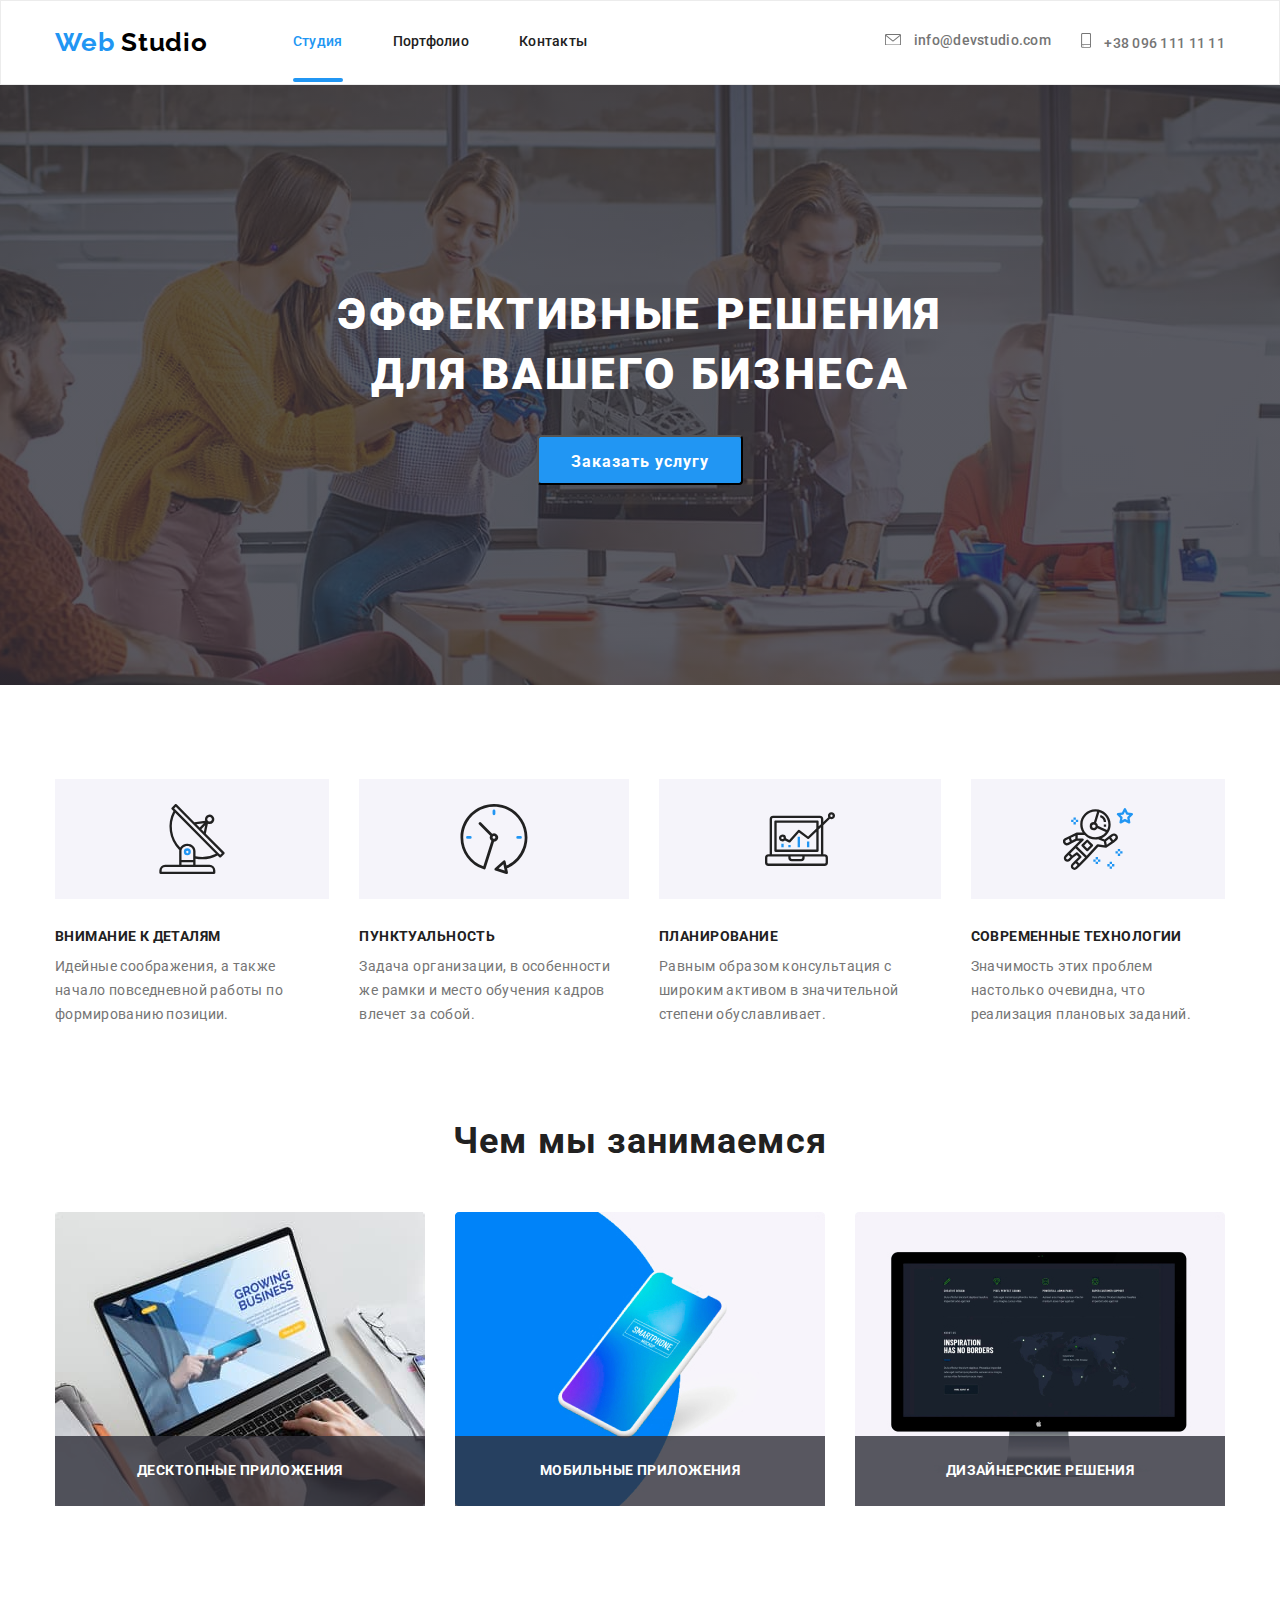
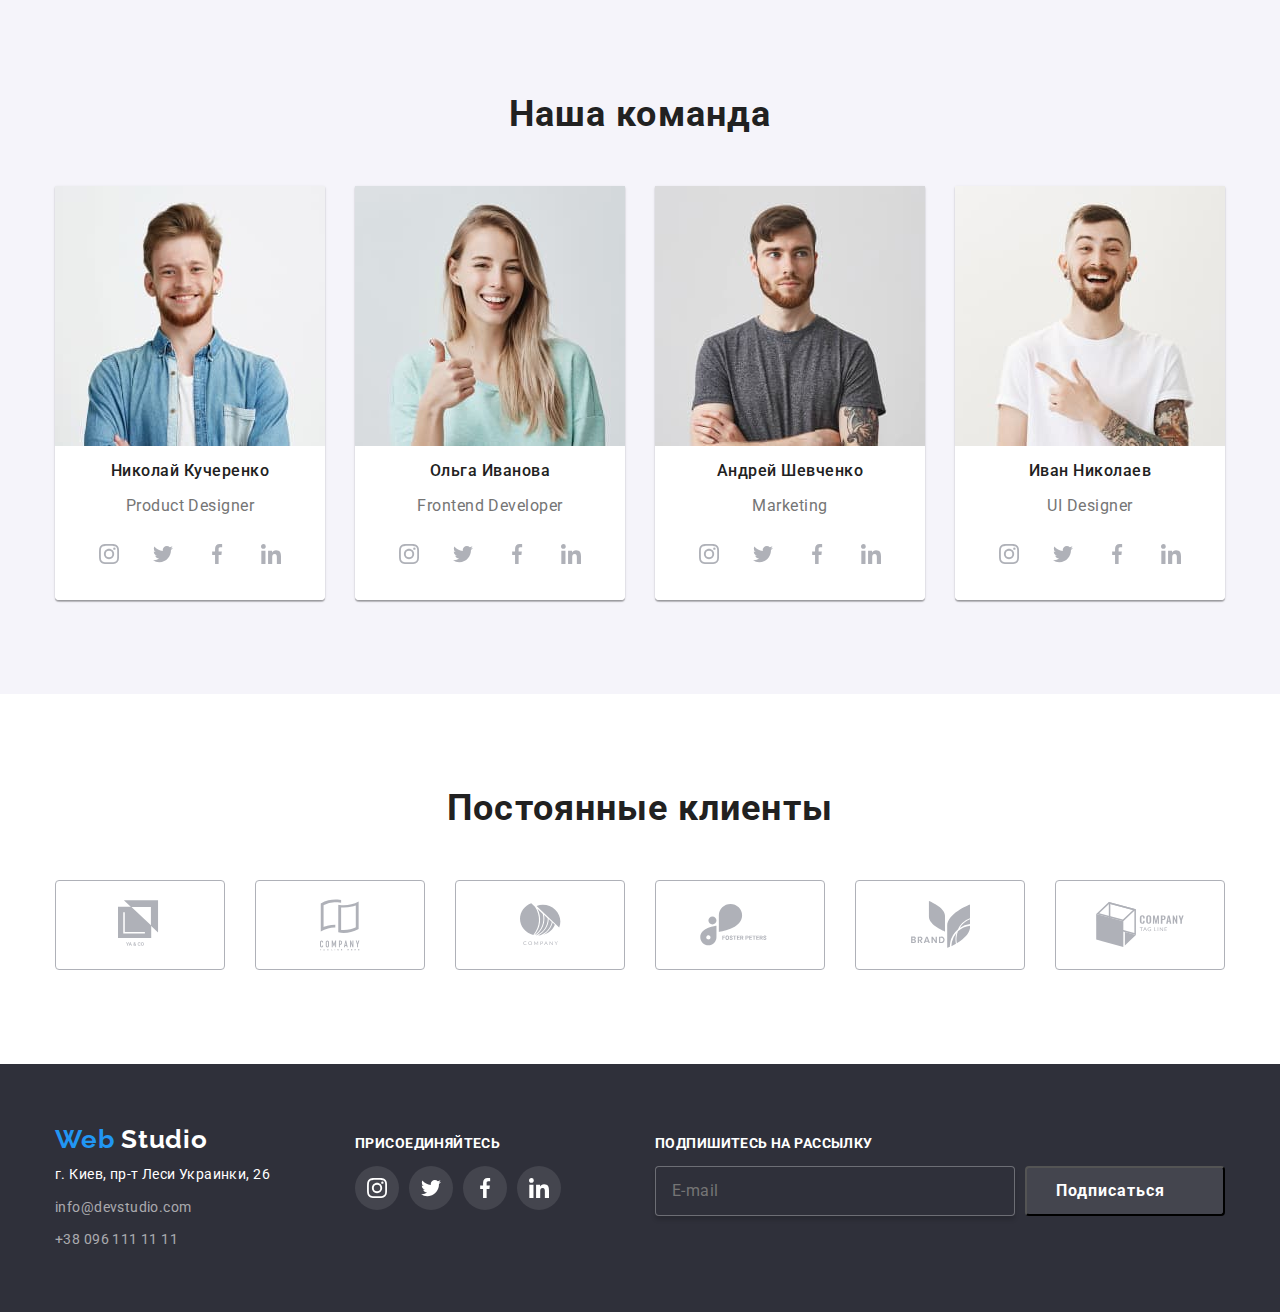
==== index.html @ dc7faf50 "копіює вихідні файли" ====
<!DOCTYPE html>
<html lang="en">
  <head>
    <meta charset="UTF-8" />
    <meta name="viewport" content="width=device-width, initial-scale=1.0" />
    <title>Студия</title>
    <link
      href="https://fonts.googleapis.com/css2?family=Raleway:wght@700&family=Roboto:wght@400;500;700;900&display=swap"
      rel="stylesheet"
    />
    <link
      rel="stylesheet"
      href="https://cdnjs.cloudflare.com/ajax/libs/modern-normalize/0.6.0/modern-normalize.min.css"
    />
    <link rel="stylesheet" href="./css/main.min.css" />
  </head>

  <body>
    <header>
      <!-- Главная навигация -->
      <div class="container nav-flex">
        <nav class="nav-flex">
          <a href="./index.html">
            <span class="logo-web">Web</span
            ><span class="logo-studio-top"> Studio</span>
          </a>
          <ul class="menu-nav">
            <li class="item">
              <a href="./index.html" class="link nav-link active">Студия</a>
            </li>
            <li class="item">
              <a href="./portfolio.html" class="link nav-link">Портфолио</a>
            </li>
            <li class="item">
              <a href="" class="link nav-link">Контакты</a>
            </li>
          </ul>
        </nav>
        <!-- Контакты -->
        <!-- <div class="contacts-flex"> -->
        <address class="contacts contacts-flex">
          <a href="mailto:info@devstudio.com" class="link item">
            <svg width="16" height="11.2" class="hdr-icon">
              <use href="./images/sprite.svg#icon-envelope"></use>
            </svg>
            info@devstudio.com
          </a>

          <a href="tel:+380961111111" class="link item">
            <svg width="10" height="14.94" class="hdr-icon">
              <use href="./images/sprite.svg#icon-smartphone"></use>
            </svg>
            +38 096 111 11 11</a
          >
        </address>
        <!-- </div> -->
      </div>
    </header>
    <main>
      <!-- ГЕРОЙ -->
      <section class="hero overlay">
        <h1>
          Эффективные решения <br />
          для вашего бизнеса
        </h1>
        <button class="order button" data-modal-open>
          Заказать услугу
        </button>
      </section>
      <!-- Особенности (переделать картинки в inlane-SVG; добавить позиционирование текста) -->
      <section class="container feature-container">
        <!-- скрыть ПРАВИЛЬНО заголовок секции -->
        <h2 class="hidden title">Особенности</h2>
        <ul class="feature-items">
          <li class="feature-item icon-antenna">
            <h3>Внимание к деталям</h3>
            <p>
              Идейные соображения, а также начало повседневной работы по
              формированию позиции.
            </p>
          </li>
          <li class="feature-item icon-clock">
            <h3>Пунктуальность</h3>
            <p>
              Задача организации, в особенности же рамки и место обучения кадров
              влечет за собой.
            </p>
          </li>
          <li class="feature-item icon-diagram">
            <h3>Планирование</h3>
            <p>
              Равным образом консультация с широким активом в значительной
              степени обуславливает.
            </p>
          </li>
          <li class="feature-item icon-astronaut">
            <h3>Современные технологии</h3>
            <p>
              Значимость этих проблем настолько очевидна, что реализация
              плановых заданий.
            </p>
          </li>
        </ul>
      </section>

      <!-- Чем мы занимаемся -->
      <section class="container employments-container">
        <h2 class="title">Чем мы занимаемся</h2>
        <ul class="employments">
          <li class="employments-item">
            <!-- Уточнить ссылки это или нет? -->
            <img src="./images/img.jpg" alt="Работа на ноутбуке" width="370" />
            <h3 class="employments-name">Десктопные приложения</h3>
          </li>

          <li class="employments-item">
            <img src="./images/img2.jpg" alt="Смартфон" width="370" />
            <h3 class="employments-name">Мобильные приложения</h3>
          </li>

          <li class="employments-item">
            <img src="./images/img3.jpg" alt="Монитор" width="370" />
            <h3 class="employments-name">Дизайнерские решения</h3>
          </li>
        </ul>
      </section>
      <!-- Наша команда -->
      <div class="our-team-bg">
        <section class="container team-box">
          <h2 class="title box-title">Наша команда</h2>
          <ul class="team-items">
            <li>
              <img
                class="team-img"
                src="./images/img(1).jpg"
                alt="Николай
              Кучеренко photo"
                width="270"
              />
              <div class="team-body">
                <h3 class="team-name">Николай Кучеренко</h3>
                <p class="team-function">Product Designer</p>

                <!-- уточнить: соцсети оборачивать в секцию? -->
                <ul class="social-link">
                  <li>
                    <a
                      href=""
                      class="social-link-svg"
                      aria-label="Ссылка на instagram"
                    >
                      <svg width="20" height="20" class="social-icon">
                        <use href="./images/sprite.svg#icon-instagram"></use>
                      </svg>
                    </a>
                  </li>
                  <li>
                    <a
                      href=""
                      class="social-link-svg"
                      aria-label="Ссылка на twitter"
                      ><svg width="20" height="20" class="social-icon">
                        <use href="./images/sprite.svg#icon-twitter"></use>
                      </svg>
                    </a>
                  </li>
                  <li>
                    <a
                      href=""
                      class="social-link-svg"
                      aria-label="Ссылка на facebook"
                      ><svg width="20" height="20" class="social-icon">
                        <use href="./images/sprite.svg#icon-facebook"></use>
                      </svg>
                    </a>
                  </li>
                  <li>
                    <a
                      href=""
                      class="social-link-svg"
                      aria-label="Ссылка на linkedin"
                    >
                      <svg width="20" height="20" class="social-icon">
                        <use href="./images/sprite.svg#icon-linkedin"></use>
                      </svg>
                    </a>
                  </li>
                </ul>
              </div>
            </li>
            <li>
              <img
                class="team-img"
                src="./images/img(2).jpg"
                alt="Ольга Иванова photo"
                width="270"
              />
              <div class="team-body">
                <h3 class="team-name">Ольга Иванова</h3>
                <p class="team-function">Frontend Developer</p>
                <ul class="social-link">
                  <li>
                    <a
                      href=""
                      class="social-link-svg"
                      aria-label="Ссылка на instagram"
                    >
                      <svg width="20" height="20" class="social-icon">
                        <use href="./images/sprite.svg#icon-instagram"></use>
                      </svg>
                    </a>
                  </li>
                  <li>
                    <a
                      href=""
                      class="social-link-svg"
                      aria-label="Ссылка на twitter"
                      ><svg width="20" height="20" class="social-icon">
                        <use href="./images/sprite.svg#icon-twitter"></use>
                      </svg>
                    </a>
                  </li>
                  <li>
                    <a
                      href=""
                      class="social-link-svg"
                      aria-label="Ссылка на facebook"
                      ><svg width="20" height="20" class="social-icon">
                        <use href="./images/sprite.svg#icon-facebook"></use>
                      </svg>
                    </a>
                  </li>
                  <li>
                    <a
                      href=""
                      class="social-link-svg"
                      aria-label="Ссылка на linkedin"
                    >
                      <svg width="20" height="20" class="social-icon">
                        <use href="./images/sprite.svg#icon-linkedin"></use>
                      </svg>
                    </a>
                  </li>
                </ul>
              </div>
            </li>
            <li>
              <img
                class="team-img"
                src="./images/img(3).jpg"
                alt="Андрей Шевченко photo"
                width="270"
              />
              <div class="team-body">
                <h3 class="team-name">Андрей Шевченко</h3>
                <p class="team-function">Marketing</p>
                <ul class="social-link">
                  <li>
                    <a
                      href=""
                      class="social-link-svg"
                      aria-label="Ссылка на instagram"
                    >
                      <svg width="20" height="20" class="social-icon">
                        <use href="./images/sprite.svg#icon-instagram"></use>
                      </svg>
                    </a>
                  </li>
                  <li>
                    <a
                      href=""
                      class="social-link-svg"
                      aria-label="Ссылка на twitter"
                      ><svg width="20" height="20" class="social-icon">
                        <use href="./images/sprite.svg#icon-twitter"></use>
                      </svg>
                    </a>
                  </li>
                  <li>
                    <a
                      href=""
                      class="social-link-svg"
                      aria-label="Ссылка на facebook"
                      ><svg width="20" height="20" class="social-icon">
                        <use href="./images/sprite.svg#icon-facebook"></use>
                      </svg>
                    </a>
                  </li>
                  <li>
                    <a
                      href=""
                      class="social-link-svg"
                      aria-label="Ссылка на linkedin"
                    >
                      <svg width="20" height="20" class="social-icon">
                        <use href="./images/sprite.svg#icon-linkedin"></use>
                      </svg>
                    </a>
                  </li>
                </ul>
              </div>
            </li>
            <li>
              <img
                class="team-img"
                src="./images/img(4).jpg"
                alt="Иван Николаев photo"
                width="270"
              />
              <div class="team-body">
                <h3 class="team-name">Иван Николаев</h3>
                <p class="team-function">UI Designer</p>
                <ul class="social-link">
                  <li>
                    <a
                      href=""
                      class="social-link-svg"
                      aria-label="Ссылка на instagram"
                    >
                      <svg width="20" height="20" class="social-icon">
                        <use href="./images/sprite.svg#icon-instagram"></use>
                      </svg>
                    </a>
                  </li>
                  <li>
                    <a
                      href=""
                      class="social-link-svg"
                      aria-label="Ссылка на twitter"
                      ><svg width="20" height="20" class="social-icon">
                        <use href="./images/sprite.svg#icon-twitter"></use>
                      </svg>
                    </a>
                  </li>
                  <li>
                    <a
                      href=""
                      class="social-link-svg"
                      aria-label="Ссылка на facebook"
                      ><svg width="20" height="20" class="social-icon">
                        <use href="./images/sprite.svg#icon-facebook"></use>
                      </svg>
                    </a>
                  </li>
                  <li>
                    <a
                      href=""
                      class="social-link-svg"
                      aria-label="Ссылка на linkedin"
                    >
                      <svg width="20" height="20" class="social-icon">
                        <use href="./images/sprite.svg#icon-linkedin"></use>
                      </svg>
                    </a>
                  </li>
                </ul>
              </div>
            </li>
          </ul>
        </section>
      </div>
      <!-- Постоянные клиенты -->
      <section class="container customer-box">
        <h2 class="title">Постоянные клиенты</h2>
        <ul class="customer-items">
          <li class="customer-item">
            <a href="" class="customer-link">
              <svg class="customer-icon" width="44.27" height="49.23">
                <use href="./images/sprite.svg#icon-logo1"></use>
              </svg>
            </a>
          </li>
          <li class="customer-item">
            <a href="" class="customer-link">
              <svg class="customer-icon" width="40" height="52">
                <use href="./images/sprite.svg#icon-logo2"></use>
              </svg>
            </a>
          </li>
          <li class="customer-item">
            <a href="" class="customer-link">
              <svg class="customer-icon" width="41" height="42.6">
                <use href="./images/sprite.svg#icon-logo3"></use>
              </svg>
            </a>
          </li>
          <li class="customer-item">
            <a href="" class="customer-link">
              <svg class="customer-icon" width="79.66" height="42.2">
                <use href="./images/sprite.svg#icon-logo4"></use>
              </svg>
            </a>
          </li>
          <li class="customer-item">
            <a href="" class="customer-link">
              <svg class="customer-icon" width="59" height="47">
                <use href="./images/sprite.svg#icon-logo5"></use>
              </svg>
            </a>
          </li>
          <li class="customer-item">
            <a href="" class="customer-link">
              <svg class="customer-icon" width="88.48" height="45.44">
                <use href="./images/sprite.svg#icon-logo6"></use>
              </svg>
            </a>
          </li>
        </ul>
      </section>
    </main>
    <footer>
      <div class="footer-top-box container">
        <div class="company-address">
          <a href="./index.html">
            <span class="logo-web">Web</span
            ><span class="logo-studio-bottom"> Studio</span>
          </a>
          <address class="footer-address">
            г. Киев, пр-т Леси Украинки, 26
            <a href="mailto:info@devstudio.com">
              <!-- <img src="./images/envelope.svg" alt="" /> -->
              info@devstudio.com
            </a>

            <a href="tel:+380961111111">
              <!-- <img src="./images/smartphone.svg" alt="" /> -->
              +38 096 111 11 11</a
            >
          </address>
        </div>
        <div class="join">
          <b>присоединяйтесь</b>
          <ul class="social-link sl-fr">
            <li>
              <a
                href=""
                class="social-link-svg"
                aria-label="Ссылка на instagram"
              >
                <svg width="20" height="20" class="social-icon-fr">
                  <use href="./images/sprite.svg#icon-instagram"></use>
                </svg>
              </a>
            </li>
            <li>
              <a href="" class="social-link-svg" aria-label="Ссылка на twitter"
                ><svg width="20" height="20" class="social-icon-fr">
                  <use href="./images/sprite.svg#icon-twitter"></use>
                </svg>
              </a>
            </li>
            <li>
              <a href="" class="social-link-svg" aria-label="Ссылка на facebook"
                ><svg width="20" height="20" class="social-icon-fr">
                  <use href="./images/sprite.svg#icon-facebook"></use>
                </svg>
              </a>
            </li>
            <li>
              <a
                href=""
                class="social-link-svg"
                aria-label="Ссылка на linkedin"
              >
                <svg width="20" height="20" class="social-icon-fr">
                  <use href="./images/sprite.svg#icon-linkedin"></use>
                </svg>
              </a>
            </li>
          </ul>
        </div>
        <form class="subscribe-form">
          <label class="subscribe-label">
            <b class="subscribe-title">Подпишитесь на рассылку</b>
            <input type="email" class="email-subscribe" placeholder="E-mail" />
          </label>
          <button type="submit" class="subscribe-button">Подписаться</button>
        </form>
      </div>
    </footer>
    <div class="backdrop is-hidden" data-modal>
      <div class="modal">
        <button type="button" class="modal-close" data-modal-close>
          <svg class="icon-close" width="11" height="11">
            <use href="./images/sprite.svg#icon-close"></use>
          </svg>
        </button>
        <b class="form-title">Оставьте свои данные, мы вам перезвоним</b>
        <form class="form js-form">
          <div class="group-form-fields" role="group">
            <div class="form-field">
              <input
                class="form-input"
                type="text"
                placeholder=" "
                name="customer-name"
                id="customer-name"
              />
              <label class="form-label" for="customer-name">Имя</label>
              <svg class="icon" width="12" height="12">
                <use href="./images/sprite.svg#icon-person"></use>
              </svg>
            </div>

            <div class="form-field">
              <input
                class="form-input"
                type="tel"
                placeholder=" "
                name="customer-phone"
                id="customer-phone"
              />
              <label class="form-label" for="customer-phone">Телефон</label>
              <svg class="icon" width="13" height="13">
                <use href="./images/sprite.svg#icon-phone-2"></use>
              </svg>
            </div>

            <div class="form-field">
              <input
                class="form-input"
                type="email"
                placeholder=" "
                name="customer-mail"
                id="customer-mail"
              />
              <label class="form-label" for="customer-mail">Почта</label>
              <svg class="icon" width="15" height="12">
                <use href="./images/sprite.svg#icon-envelope-2"></use>
              </svg>
            </div>

            <div class="form-field">
              <textarea
                class="comment form-input"
                name="comment"
                placeholder=" "
                id="comment"
                rows="6"
              ></textarea>
              <label class="form-label-2" for="comment">Комментарий</label>
              <!-- <textarea width="448px" height="120px"></textarea> -->
            </div>
          </div>
          <div class="policy-field">
            <label class="checkbox-field">
              <input
                type="checkbox"
                class="checkbox hidden"
                required
                value="policy"
                name="policy"
              />
              <span class="checkbox-label"
                >Соглашаюсь с рассылкой и принимаю
                <a href="" class="agreement-terms">Условия договора</a>
              </span>
            </label>
          </div>
          <button class="button" type="submit">Отправить</button>
        </form>
      </div>
    </div>
    <script src="./js/modal.js">

      // (() => {
      //     document.querySelector('.js-form').addEventListener('submit', e => {
      //       e.preventDefault();

      //       console.log('');
      //       console.count('Submit #');

      //       new FormData(e.currentTarget).forEach((value, name) =>
      //         console.log(name, ':', value),
      //       );
      //     });
      //   })();
    </script>
  </body>
</html>

<!-- Сделать все alt (которые останутся после CSS) на языке документа!!!-->
---- css/main.min.css ----
header{border:1px solid #ececec}body{font-family:Roboto, sans-serif;background-color:#ffffff}a{text-decoration:none}li{list-style-type:none}ul{margin-top:0;margin-bottom:0;margin-left:0;padding-left:0}address{font-style:normal}.container{padding-left:15px;padding-right:15px;margin-left:auto;margin-right:auto;width:1200px}img{display:block;max-width:100%;height:auto}.hidden{position:absolute;width:1px;height:1px;margin:-1px;border:0;padding:0;clip:rect(0 0 0 0);overflow:hidden}.button{display:inline-block;-webkit-box-sizing:border-box;box-sizing:border-box;min-width:200px;min-height:50px;border-radius:4px;padding:10px 32px;text-align:center}.title{display:block;margin:0 0 50px 0;font-weight:700;font-size:36px;line-height:1.16;text-align:center;letter-spacing:0.03em;color:#212121}.logo-web{color:#2196f3;font-family:Raleway, sans-serif;font-weight:700;font-size:26px;line-height:1.19;letter-spacing:0.03em}.logo-studio-top{color:#000;font-family:Raleway, sans-serif;font-weight:700;font-size:26px;line-height:1.19;letter-spacing:0.03em}.nav-link{position:relative;display:block;padding-top:32px;padding-bottom:32px;font-family:Roboto;font-weight:500;font-size:14px;line-height:1.14;letter-spacing:0.02em;color:#212121;-webkit-transition:color 250ms cubic-bezier(0.4, 0, 0.2, 1);transition:color 250ms cubic-bezier(0.4, 0, 0.2, 1)}.nav-link:hover,.nav-link:focus{color:#2196f3}.active{color:#2196f3}.active::after{content:'';position:absolute;bottom:0;left:0;height:4px;width:100%;background-color:#2196f3;border-radius:2px}.menu-nav{display:-webkit-box;display:-ms-flexbox;display:flex;margin-left:85px}.menu-nav .item+.item{margin-left:50px}.nav-flex{display:-webkit-box;display:-ms-flexbox;display:flex;-webkit-box-align:center;-ms-flex-align:center;align-items:center;-webkit-box-pack:start;-ms-flex-pack:start;justify-content:flex-start}.contacts-flex{display:-webkit-box;display:-ms-flexbox;display:flex;margin-left:auto}.contacts a:not(:last-child){margin-right:30px}.contacts>a{padding-top:32px;padding-bottom:32px;font-family:Roboto;font-weight:500;font-size:14px;line-height:1.14;letter-spacing:0.02em;color:#757575;-webkit-transition:color 250ms cubic-bezier(0.4, 0, 0.2, 1);transition:color 250ms cubic-bezier(0.4, 0, 0.2, 1)}.contacts>a:hover,.contacts>a:focus{color:#2196f3;--color2: #2196f3}.hdr-icon{margin-right:10px;fill:var(--color2, #757575);-webkit-transition:fill 250ms cubic-bezier(0.4, 0, 0.2, 1);transition:fill 250ms cubic-bezier(0.4, 0, 0.2, 1)}.overlay{display:-webkit-box;display:-ms-flexbox;display:flex;-webkit-box-align:center;-ms-flex-align:center;align-items:center;-webkit-box-pack:center;-ms-flex-pack:center;justify-content:center;max-width:1600px;height:600px;margin-left:auto;margin-right:auto;background:grey;background-image:-webkit-gradient(linear, left top, right top, from(rgba(47,48,58,0.8)), to(rgba(47,48,58,0.8))),url(../images/Header-img.jpg);background-image:linear-gradient(to right, rgba(47,48,58,0.8), rgba(47,48,58,0.8)),url(../images/Header-img.jpg);background-repeat:no-repeat;background-position:center;background-size:cover;-webkit-box-orient:vertical;-webkit-box-direction:normal;-ms-flex-direction:column;flex-direction:column;padding-top:200px;padding-bottom:200px}.hero h1{font-weight:900;font-size:44px;line-height:1.36;text-align:center;letter-spacing:0.06em;text-transform:uppercase;color:#fff;margin-top:0;margin-bottom:30px}.order{font-weight:700;font-size:16px;line-height:1.87;letter-spacing:0.06em;color:#fff;background-color:#2196f3;text-transform:none}.backdrop{position:fixed;top:0;left:0;-webkit-transition:opacity 250ms cubic-bezier(0.4, 0, 0.2, 1);transition:opacity 250ms cubic-bezier(0.4, 0, 0.2, 1);width:100%;height:100%;background-color:rgba(0,0,0,0.2)}.backdrop.is-hidden{visibility:hidden;opacity:0;pointer-events:none}.modal{position:absolute;top:50%;left:50%;-webkit-transform:translate(-50%, -50%);transform:translate(-50%, -50%);overflow:auto;min-width:528px;min-height:581px;padding:40px 39px 40px 41px;background-color:#fff;-webkit-box-shadow:0px 2px 1px rgba(0,0,0,0.2),0px 1px 1px rgba(0,0,0,0.14),0px 1px 3px rgba(0,0,0,0.12);box-shadow:0px 2px 1px rgba(0,0,0,0.2),0px 1px 1px rgba(0,0,0,0.14),0px 1px 3px rgba(0,0,0,0.12);border-radius:4px}.form{width:100%;margin-left:auto;margin-right:auto}.modal-close{position:absolute;top:8px;right:8px;width:30px;height:30px;border-radius:50%;border:1px solid rgba(0,0,0,0.1);background-color:#fff;cursor:pointer}.icon-close{fill:var(--color5, #212121);-webkit-transition:fill 250ms cubic-bezier(0.4, 0, 0.2, 1);transition:fill 250ms cubic-bezier(0.4, 0, 0.2, 1)}.modal-close:focus .icon-close,.modal-close:hover .icon-close{--color5: #2196f3}.form-title{display:inline-block;margin:0 0 30px 0;font-family:Roboto;font-style:normal;font-weight:700;font-size:20px;line-height:1.15;text-align:center;letter-spacing:0.03em;color:#212121}.agreement-terms{margin-left:2px;-webkit-text-decoration-line:underline;text-decoration-line:underline;color:#2196f3}.form-field{position:relative;display:-webkit-box;display:-ms-flexbox;display:flex;-webkit-box-orient:vertical;-webkit-box-direction:normal;-ms-flex-direction:column;flex-direction:column;margin-bottom:28px}.form-label{position:absolute;top:50%;left:0;-webkit-transform:translateY(-50%) translateX(42px);transform:translateY(-50%) translateX(42px);font-style:normal;font-weight:400;font-size:14px;line-height:1.14;letter-spacing:0.01em;color:#757575;-webkit-transition:250ms cubic-bezier(0.4, 0, 0.2, 1);transition:250ms cubic-bezier(0.4, 0, 0.2, 1)}.form-label-2{position:absolute;top:22px;left:16px;-webkit-transform:translateY(-50%);transform:translateY(-50%);font-style:normal;font-weight:400;font-size:14px;line-height:1.14;letter-spacing:0.01em;color:#757575;-webkit-transition:250ms cubic-bezier(0.4, 0, 0.2, 1);transition:250ms cubic-bezier(0.4, 0, 0.2, 1)}.form-input:not(:placeholder-shown) ~ .form-label-2,.form-input:focus ~ .form-label-2{-webkit-transform:translateY(-42px);transform:translateY(-42px)}.comment.form-input{padding-left:16px}.form-input{padding:12px 18px 12px 42px;border:1px solid rgba(33,33,33,0.2);border-radius:4px;font-family:Roboto;font-style:normal;font-weight:normal;font-size:14px;line-height:1.14;letter-spacing:0.01em;color:#757575;-webkit-transition:250ms cubic-bezier(0.4, 0, 0.2, 1);transition:250ms cubic-bezier(0.4, 0, 0.2, 1)}.form-input::-webkit-input-placeholder{font-family:Roboto;font-style:normal;font-weight:400;font-size:14px;line-height:1.14;letter-spacing:0.01em;color:#757575}.form-input:-ms-input-placeholder{font-family:Roboto;font-style:normal;font-weight:400;font-size:14px;line-height:1.14;letter-spacing:0.01em;color:#757575}.form-input::-ms-input-placeholder{font-family:Roboto;font-style:normal;font-weight:400;font-size:14px;line-height:1.14;letter-spacing:0.01em;color:#757575}.form-input::placeholder{font-family:Roboto;font-style:normal;font-weight:400;font-size:14px;line-height:1.14;letter-spacing:0.01em;color:#757575}.form-input:focus ~ .icon{--color4: #2196f3}.form-input:focus{outline:none;border-color:#2196f3;--color4: #2196f3}.form-input:not(:placeholder-shown) ~ .form-label,.form-input:focus ~ .form-label{-webkit-transform:translateY(-42px) translateX(16px);transform:translateY(-42px) translateX(16px)}.group-form-fields{margin-bottom:20px}.policy-field{margin:0px 12px 30px 13px;font-style:normal;font-weight:400;font-size:14px;line-height:1.71;letter-spacing:0.03em;color:#757575}.checkbox-field,.checkbox-label{display:-webkit-inline-box;display:-ms-inline-flexbox;display:inline-flex;-webkit-box-align:center;-ms-flex-align:center;align-items:center}.checkbox ~ .checkbox-label:before{content:'';display:block;width:16px;height:15px;border:2px solid #212121;border-radius:3px;margin-right:8px;-ms-flex-negative:0;flex-shrink:0;-webkit-transition:250ms cubic-bezier(0.4, 0, 0.2, 1);transition:250ms cubic-bezier(0.4, 0, 0.2, 1)}.checkbox:checked ~ .checkbox-label:before{background-color:#2196f3;border-color:transparent;background-image:url("../images/icon-check.svg");background-size:contain;background-repeat:no-repeat;background-position:center}.form-field:focus-within *{color:#2196f3}.icon{position:absolute;top:50%;left:19px;-webkit-transform:translateY(-50%);transform:translateY(-50%);fill:var(--color4, #212121);-webkit-transition:fill 250ms cubic-bezier(0.4, 0, 0.2, 1);transition:fill 250ms cubic-bezier(0.4, 0, 0.2, 1)}.button[type='submit']{display:-webkit-box;display:-ms-flexbox;display:flex;-webkit-box-align:center;-ms-flex-align:center;align-items:center;-webkit-box-sizing:border-box;box-sizing:border-box;margin-left:auto;margin-right:auto;min-width:200px;min-height:50px;border-radius:4px;padding:10px 55px;text-align:center;font-style:normal;font-weight:700;font-size:16px;line-height:1.87;letter-spacing:0.06em;background-color:#2196f3;color:#fff;-webkit-box-shadow:0px 2px 1px rgba(0,0,0,0.2),0px 1px 1px rgba(0,0,0,0.14),0px 1px 3px rgba(0,0,0,0.12);box-shadow:0px 2px 1px rgba(0,0,0,0.2),0px 1px 1px rgba(0,0,0,0.14),0px 1px 3px rgba(0,0,0,0.12);border:none}.feature-container{padding-top:94px;padding-bottom:94px}.feature-items{display:-webkit-box;display:-ms-flexbox;display:flex;-webkit-box-pack:justify;-ms-flex-pack:justify;justify-content:space-between}.feature-items:not(:last-child){margin-right:30px}.feature-items li:not(:last-child){margin-right:30px}.feature-items h3{display:block;margin-top:30px;margin-bottom:10px;font-weight:700;font-size:14px;line-height:1.14;letter-spacing:0.03em;text-transform:uppercase;color:#212121}.feature-items p{display:block;margin:0px;font-weight:400;font-size:14px;line-height:1.71;letter-spacing:0.03em;color:#757575}.feature-item:before{display:block;content:'';height:120px;background-color:#f5f4fa;background-repeat:no-repeat;background-position:center}.icon-antenna::before{background-image:url(../images/antenna.svg)}.icon-clock::before{background-image:url(../images/clock.svg)}.icon-diagram::before{background-image:url(../images/diagram.svg)}.icon-astronaut::before{background-image:url(../images/astronaut.svg)}.employments{display:-webkit-box;display:-ms-flexbox;display:flex;-webkit-box-pack:justify;-ms-flex-pack:justify;justify-content:space-between;margin:0}.employments-item{position:relative}.employments-name{display:-webkit-box;display:-ms-flexbox;display:flex;-webkit-box-align:center;-ms-flex-align:center;align-items:center;-webkit-box-pack:center;-ms-flex-pack:center;justify-content:center;position:absolute;left:0;bottom:0;width:100%;margin:0;height:70px;font-weight:700;font-size:14px;line-height:1.71;text-align:center;letter-spacing:0.03em;text-transform:uppercase;color:#fff;background:rgba(47,48,58,0.8)}.employments-container{padding-bottom:94px}.employments li:not(:last-child){margin-right:30px}.our-team-bg{background-color:#f5f4fa}.team-box{padding-top:94px;padding-bottom:94px}.team-body{background:#fff;border-radius:0px 0px 4px 4px;overflow:hidden;padding-bottom:24px}.team-items{display:-webkit-box;display:-ms-flexbox;display:flex;-webkit-box-pack:justify;-ms-flex-pack:justify;justify-content:space-between;margin:0}.team-items>li{-webkit-box-shadow:0px 2px 1px rgba(0,0,0,0.2),0px 1px 1px rgba(0,0,0,0.14),0px 1px 3px rgba(0,0,0,0.12);box-shadow:0px 2px 1px rgba(0,0,0,0.2),0px 1px 1px rgba(0,0,0,0.14),0px 1px 3px rgba(0,0,0,0.12);border-radius:0px 0px 4px 4px}.team-items>li:not(:last-child){margin-right:30px}.team-name{display:block;margin-bottom:10px;font-weight:500;font-size:16px;line-height:1.18;text-align:center;letter-spacing:0.03em;color:#212121}.team-function{display:block;margin-bottom:16px;font-weight:400;font-size:16px;line-height:1.18;text-align:center;letter-spacing:0.03em;color:#757575}.social-link{display:-webkit-box;display:-ms-flexbox;display:flex;-webkit-box-align:center;-ms-flex-align:center;align-items:center;-webkit-box-pack:center;-ms-flex-pack:center;justify-content:center}.social-link-svg{display:-webkit-box;display:-ms-flexbox;display:flex;-webkit-box-align:center;-ms-flex-align:center;align-items:center;-webkit-box-pack:center;-ms-flex-pack:center;justify-content:center;width:44px;height:44px;border-radius:50%;-webkit-transition:background-color 250ms cubic-bezier(0.4, 0, 0.2, 1);transition:background-color 250ms cubic-bezier(0.4, 0, 0.2, 1)}.social-link li:not(:last-child){margin-right:10px}.social-icon{fill:var(--color1, #afb1b8);-webkit-transition:fill 250ms cubic-bezier(0.4, 0, 0.2, 1);transition:fill 250ms cubic-bezier(0.4, 0, 0.2, 1)}.social-link a:hover,.social-link a:focus{--color1: #ffffff;background-color:#2196f3;outline-width:0px}.customer-box{padding-top:94px;padding-bottom:94px}.customer-items{display:-webkit-box;display:-ms-flexbox;display:flex;-webkit-box-align:center;-ms-flex-align:center;align-items:center;-webkit-box-pack:center;-ms-flex-pack:center;justify-content:center}.customer-item{display:-webkit-box;display:-ms-flexbox;display:flex;-webkit-box-align:center;-ms-flex-align:center;align-items:center;-webkit-box-pack:center;-ms-flex-pack:center;justify-content:center}.customer-item:not(:last-child){margin-right:30px}.customer-link{display:-webkit-box;display:-ms-flexbox;display:flex;-webkit-box-align:center;-ms-flex-align:center;align-items:center;-webkit-box-pack:center;-ms-flex-pack:center;justify-content:center;width:170px;height:90px;border:1px solid #afb1b8;-webkit-box-sizing:border-box;box-sizing:border-box;border-radius:4px;overflow:hidden;fill:var(--color1, #afb1b8);-webkit-transition:border 250ms cubic-bezier(0.4, 0, 0.2, 1);transition:border 250ms cubic-bezier(0.4, 0, 0.2, 1)}.customer-icon{fill:var(--color3, #afb1b8);-webkit-transition:fill 250ms cubic-bezier(0.4, 0, 0.2, 1);transition:fill 250ms cubic-bezier(0.4, 0, 0.2, 1)}.customer-link:hover,.customer-link:focus{border:1px solid #2196f3;--color3: #2196f3}footer{background:#2f303a}.company-address{display:-webkit-box;display:-ms-flexbox;display:flex;-webkit-box-orient:vertical;-webkit-box-direction:normal;-ms-flex-direction:column;flex-direction:column;margin-top:60px;margin-bottom:60px;min-width:231px}.company-address>a{margin-bottom:8px}.footer-address>a{display:block;margin-top:9px}.logo-studio-bottom{color:#fff;font-family:Raleway, sans-serif;font-weight:700;font-size:26px;line-height:1.19;letter-spacing:0.03em}.footer-top-box{display:-webkit-box;display:-ms-flexbox;display:flex;-webkit-box-align:baseline;-ms-flex-align:baseline;align-items:baseline;-webkit-box-pack:justify;-ms-flex-pack:justify;justify-content:space-between}.studio-social-links{display:-webkit-box;display:-ms-flexbox;display:flex;-webkit-box-align:end;-ms-flex-align:end;align-items:flex-end;-webkit-box-pack:justify;-ms-flex-pack:justify;justify-content:space-between;margin:20px 0 0 0}.footer-address{font-weight:400;font-size:14px;line-height:1.71;letter-spacing:0.03em;color:#fff}.footer-address a{color:rgba(255,255,255,0.6)}.footer-address a:hover,.footer-address a:focus{cursor:url(../images/finger.svg),pointer}.join{height:41%;margin-left:69px}.join b{display:inline-block;font-weight:700;font-size:14px;line-height:1.71;letter-spacing:0.03em;text-transform:uppercase;color:#fff;margin-bottom:10px}.join a{color:#fff}.social-icon-fr{fill:var(--color1, #fff)}.sl-fr{display:-webkit-box;display:-ms-flexbox;display:flex;-webkit-box-align:center;-ms-flex-align:center;align-items:center;-webkit-box-pack:center;-ms-flex-pack:center;justify-content:center}.sl-fr a{background:rgba(255,255,255,0.1);-webkit-transition:background-color 250ms cubic-bezier(0.4, 0, 0.2, 1);transition:background-color 250ms cubic-bezier(0.4, 0, 0.2, 1)}.sl-fr a:hover,.sl-fr a:focus{cursor:url(../images/finger.svg),pointer}.subscribe-form{display:-webkit-box;display:-ms-flexbox;display:flex;margin-left:94px}.subscribe-label{margin-right:10px;font-weight:700;font-size:16px;line-height:1.87;letter-spacing:0.06em;color:#fff}.subscribe-title{display:inline-block;margin-bottom:10px;margin-right:auto;font-weight:700;font-size:14px;line-height:1.71;letter-spacing:0.03em;text-transform:uppercase;color:#fff}.subscribe-button{display:-webkit-box;display:-ms-flexbox;display:flex;-webkit-box-align:center;-ms-flex-align:center;align-items:center;text-align:center;margin-top:auto;width:200px;height:50px;padding:10px 62px 10px 29px;font-family:Roboto;font-style:normal;font-weight:700;font-size:16px;line-height:1.87;letter-spacing:0.06em;color:#fff;background-color:rgba(255,255,255,0.1);border-radius:4px;-webkit-transition:color 250ms cubic-bezier(0.4, 0, 0.2, 1),background-color 250ms cubic-bezier(0.4, 0, 0.2, 1);transition:color 250ms cubic-bezier(0.4, 0, 0.2, 1),background-color 250ms cubic-bezier(0.4, 0, 0.2, 1)}.subscribe-button:hover,.subscribe-button:focus{color:#fff;background-color:#2196f3;cursor:url(../images/icon-send.svg),pointer}.email-subscribe{display:inline-block;margin-left:0;height:50px;padding-left:16px;width:100%;font-style:normal;font-weight:normal;font-size:16px;line-height:1.25px;letter-spacing:0.03em;color:rgba(255,255,255,0.6);background-color:#2f303a;border:1px solid rgba(255,255,255,0.3);-webkit-box-sizing:border-box;box-sizing:border-box;-webkit-box-shadow:0px 4px 4px rgba(0,0,0,0.15);box-shadow:0px 4px 4px rgba(0,0,0,0.15);border-radius:4px}.pf-body{padding-top:93px;padding-bottom:94px}.filters{display:-webkit-box;display:-ms-flexbox;display:flex;-webkit-box-pack:center;-ms-flex-pack:center;justify-content:center;margin-bottom:34px}.filters>li:not(:last-child){margin-right:8px}.filters button{font-weight:500;font-size:16px;line-height:1.63;text-align:center;letter-spacing:0.03em;color:#212121;background-color:#f5f4fa;padding:6px 22px;border:none;border-radius:4px;overflow:hidden;border:0;-webkit-transition:color 250ms cubic-bezier(0.4, 0, 0.2, 1),background-color 250ms cubic-bezier(0.4, 0, 0.2, 1);transition:color 250ms cubic-bezier(0.4, 0, 0.2, 1),background-color 250ms cubic-bezier(0.4, 0, 0.2, 1)}.filters button:hover,.filters button:focus{color:#fff;background-color:#2196f3;cursor:pointer}.card-title h2,.card-discription p{display:block;margin:0}.card-title{display:inline-block;margin-bottom:4px}.card-body{padding:20px 24px;border-left:1px solid #eeeeee;border-right:1px solid #eeeeee;border-bottom:1px solid #eeeeee}.clients-list{display:-webkit-box;display:-ms-flexbox;display:flex;-ms-flex-wrap:wrap;flex-wrap:wrap}.clients-item{width:calc((100% - 30px * 2) / 3);margin-right:30px}.clients-item:nth-child(3n){margin-right:0}.clients-item:nth-child(n+4){margin-top:30px}.clients-list h2{font-weight:700;font-size:18px;line-height:2;letter-spacing:0.06em;color:#212121}.clients-list .card-discription{font-weight:400;font-size:16px;line-height:1.87;letter-spacing:0.03em;color:#757575}.card-image-container{position:relative;overflow:hidden}.card:hover .info-overlay,.card:focus-within .info-overlay{-webkit-transform:translateY(0%);transform:translateY(0%)}.card{-webkit-transition:-webkit-box-shadow 250ms cubic-bezier(0.4, 0, 0.2, 1);transition:-webkit-box-shadow 250ms cubic-bezier(0.4, 0, 0.2, 1);transition:box-shadow 250ms cubic-bezier(0.4, 0, 0.2, 1);transition:box-shadow 250ms cubic-bezier(0.4, 0, 0.2, 1), -webkit-box-shadow 250ms cubic-bezier(0.4, 0, 0.2, 1)}.card:hover,.card:focus-within{-webkit-box-shadow:1px 4px 6px rgba(0,0,0,0.16),0px 4px 4px rgba(0,0,0,0.06),0px 1px 1px rgba(0,0,0,0.12);box-shadow:1px 4px 6px rgba(0,0,0,0.16),0px 4px 4px rgba(0,0,0,0.06),0px 1px 1px rgba(0,0,0,0.12)}.info-overlay{position:absolute;left:0;bottom:0;-webkit-transform:translateY(100%);transform:translateY(100%);height:100%;overflow:hidden;-webkit-transition:transformY,250ms cubic-bezier(0.4, 0, 0.2, 1);transition:transformY,250ms cubic-bezier(0.4, 0, 0.2, 1);display:inline-block;padding:63px 24px;margin:0;font-weight:400;font-size:18px;line-height:1.56;letter-spacing:0.03em;color:#fff;background-color:#2196f3}
/*# sourceMappingURL=main.min.css.map */
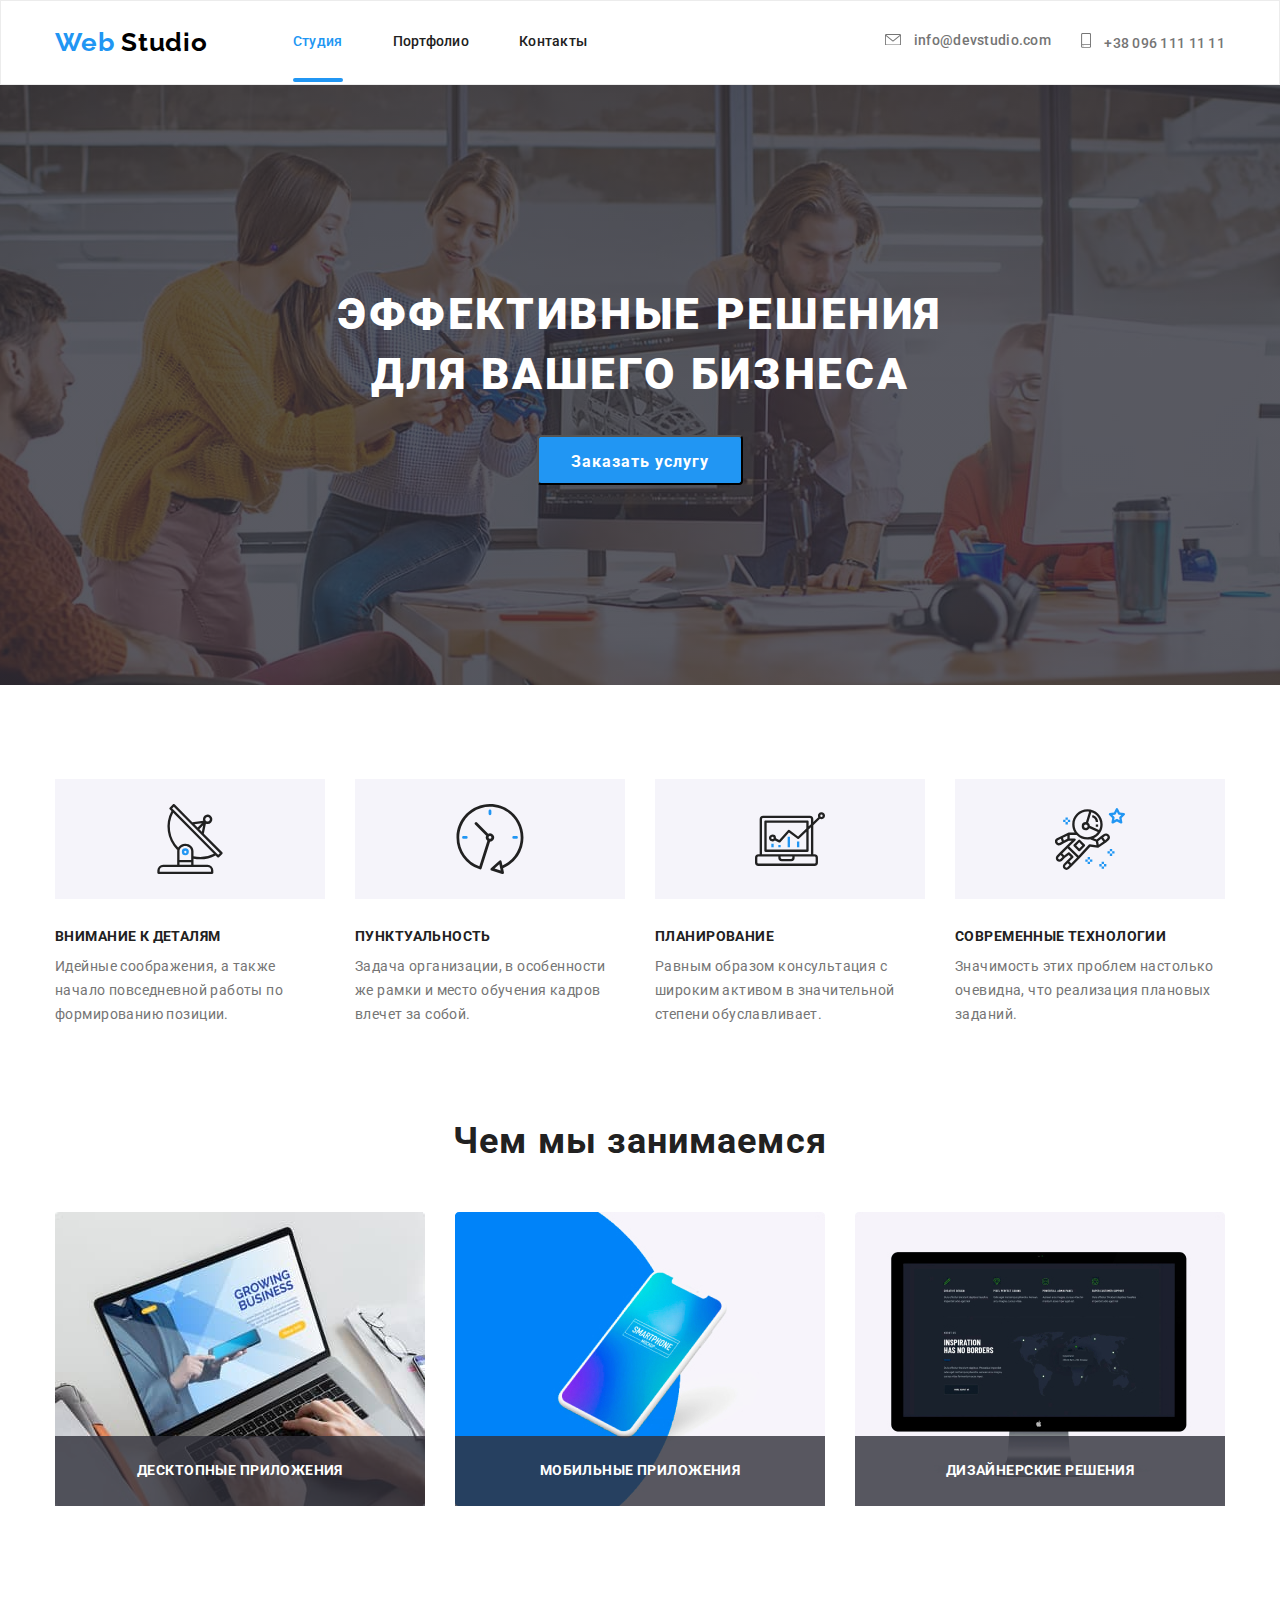
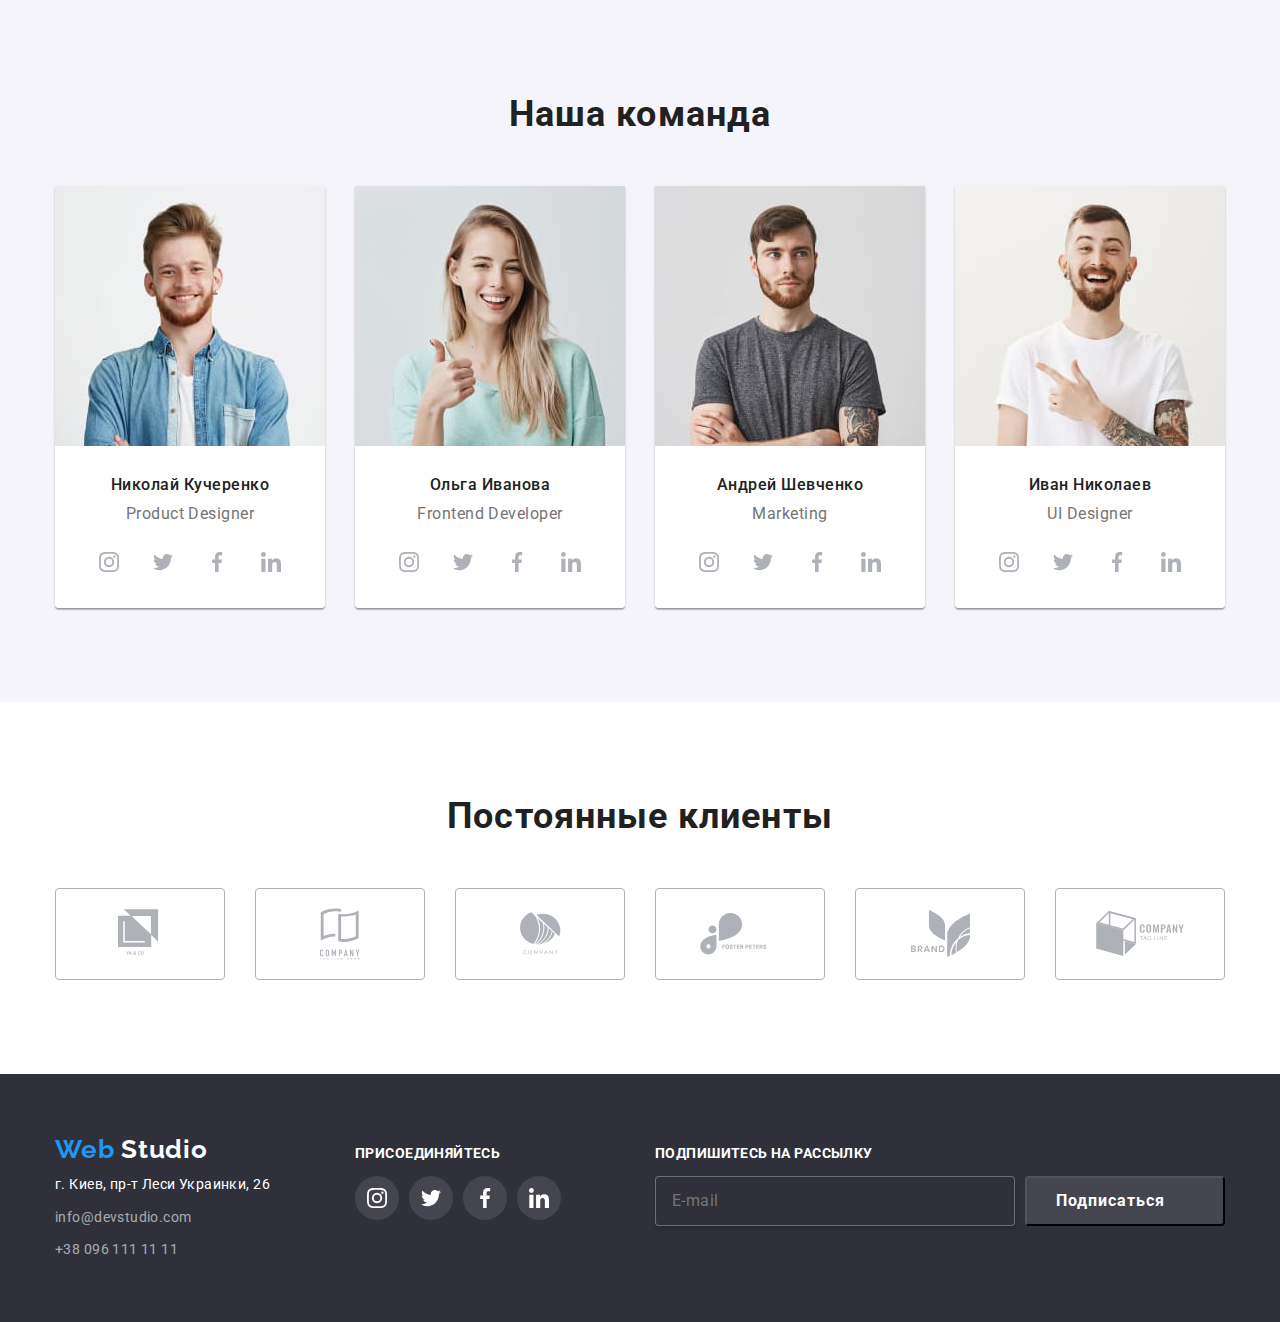
==== commit f504d8f7: "адаптивна верстка нашої команди" ====
--- a/index.html
+++ b/index.html
@@ -129,7 +129,7 @@
         <section class="container team-box">
           <h2 class="title box-title">Наша команда</h2>
           <ul class="team-items">
-            <li>
+            <li class="team-item">
               <img
                 class="team-img"
                 src="./images/img(1).jpg"
@@ -188,7 +188,7 @@
                 </ul>
               </div>
             </li>
-            <li>
+            <li class="team-item">
               <img
                 class="team-img"
                 src="./images/img(2).jpg"
@@ -244,7 +244,7 @@
                 </ul>
               </div>
             </li>
-            <li>
+            <li class="team-item">
               <img
                 class="team-img"
                 src="./images/img(3).jpg"
@@ -300,7 +300,7 @@
                 </ul>
               </div>
             </li>
-            <li>
+            <li class="team-item">
               <img
                 class="team-img"
                 src="./images/img(4).jpg"
--- a/css/main.min.css
+++ b/css/main.min.css
@@ -1,2 +1,2 @@
-header{border:1px solid #ececec}body{font-family:Roboto, sans-serif;background-color:#ffffff}a{text-decoration:none}li{list-style-type:none}ul{margin-top:0;margin-bottom:0;margin-left:0;padding-left:0}address{font-style:normal}.container{padding-left:15px;padding-right:15px;margin-left:auto;margin-right:auto;width:1200px}img{display:block;max-width:100%;height:auto}.hidden{position:absolute;width:1px;height:1px;margin:-1px;border:0;padding:0;clip:rect(0 0 0 0);overflow:hidden}.button{display:inline-block;-webkit-box-sizing:border-box;box-sizing:border-box;min-width:200px;min-height:50px;border-radius:4px;padding:10px 32px;text-align:center}.title{display:block;margin:0 0 50px 0;font-weight:700;font-size:36px;line-height:1.16;text-align:center;letter-spacing:0.03em;color:#212121}.logo-web{color:#2196f3;font-family:Raleway, sans-serif;font-weight:700;font-size:26px;line-height:1.19;letter-spacing:0.03em}.logo-studio-top{color:#000;font-family:Raleway, sans-serif;font-weight:700;font-size:26px;line-height:1.19;letter-spacing:0.03em}.nav-link{position:relative;display:block;padding-top:32px;padding-bottom:32px;font-family:Roboto;font-weight:500;font-size:14px;line-height:1.14;letter-spacing:0.02em;color:#212121;-webkit-transition:color 250ms cubic-bezier(0.4, 0, 0.2, 1);transition:color 250ms cubic-bezier(0.4, 0, 0.2, 1)}.nav-link:hover,.nav-link:focus{color:#2196f3}.active{color:#2196f3}.active::after{content:'';position:absolute;bottom:0;left:0;height:4px;width:100%;background-color:#2196f3;border-radius:2px}.menu-nav{display:-webkit-box;display:-ms-flexbox;display:flex;margin-left:85px}.menu-nav .item+.item{margin-left:50px}.nav-flex{display:-webkit-box;display:-ms-flexbox;display:flex;-webkit-box-align:center;-ms-flex-align:center;align-items:center;-webkit-box-pack:start;-ms-flex-pack:start;justify-content:flex-start}.contacts-flex{display:-webkit-box;display:-ms-flexbox;display:flex;margin-left:auto}.contacts a:not(:last-child){margin-right:30px}.contacts>a{padding-top:32px;padding-bottom:32px;font-family:Roboto;font-weight:500;font-size:14px;line-height:1.14;letter-spacing:0.02em;color:#757575;-webkit-transition:color 250ms cubic-bezier(0.4, 0, 0.2, 1);transition:color 250ms cubic-bezier(0.4, 0, 0.2, 1)}.contacts>a:hover,.contacts>a:focus{color:#2196f3;--color2: #2196f3}.hdr-icon{margin-right:10px;fill:var(--color2, #757575);-webkit-transition:fill 250ms cubic-bezier(0.4, 0, 0.2, 1);transition:fill 250ms cubic-bezier(0.4, 0, 0.2, 1)}.overlay{display:-webkit-box;display:-ms-flexbox;display:flex;-webkit-box-align:center;-ms-flex-align:center;align-items:center;-webkit-box-pack:center;-ms-flex-pack:center;justify-content:center;max-width:1600px;height:600px;margin-left:auto;margin-right:auto;background:grey;background-image:-webkit-gradient(linear, left top, right top, from(rgba(47,48,58,0.8)), to(rgba(47,48,58,0.8))),url(../images/Header-img.jpg);background-image:linear-gradient(to right, rgba(47,48,58,0.8), rgba(47,48,58,0.8)),url(../images/Header-img.jpg);background-repeat:no-repeat;background-position:center;background-size:cover;-webkit-box-orient:vertical;-webkit-box-direction:normal;-ms-flex-direction:column;flex-direction:column;padding-top:200px;padding-bottom:200px}.hero h1{font-weight:900;font-size:44px;line-height:1.36;text-align:center;letter-spacing:0.06em;text-transform:uppercase;color:#fff;margin-top:0;margin-bottom:30px}.order{font-weight:700;font-size:16px;line-height:1.87;letter-spacing:0.06em;color:#fff;background-color:#2196f3;text-transform:none}.backdrop{position:fixed;top:0;left:0;-webkit-transition:opacity 250ms cubic-bezier(0.4, 0, 0.2, 1);transition:opacity 250ms cubic-bezier(0.4, 0, 0.2, 1);width:100%;height:100%;background-color:rgba(0,0,0,0.2)}.backdrop.is-hidden{visibility:hidden;opacity:0;pointer-events:none}.modal{position:absolute;top:50%;left:50%;-webkit-transform:translate(-50%, -50%);transform:translate(-50%, -50%);overflow:auto;min-width:528px;min-height:581px;padding:40px 39px 40px 41px;background-color:#fff;-webkit-box-shadow:0px 2px 1px rgba(0,0,0,0.2),0px 1px 1px rgba(0,0,0,0.14),0px 1px 3px rgba(0,0,0,0.12);box-shadow:0px 2px 1px rgba(0,0,0,0.2),0px 1px 1px rgba(0,0,0,0.14),0px 1px 3px rgba(0,0,0,0.12);border-radius:4px}.form{width:100%;margin-left:auto;margin-right:auto}.modal-close{position:absolute;top:8px;right:8px;width:30px;height:30px;border-radius:50%;border:1px solid rgba(0,0,0,0.1);background-color:#fff;cursor:pointer}.icon-close{fill:var(--color5, #212121);-webkit-transition:fill 250ms cubic-bezier(0.4, 0, 0.2, 1);transition:fill 250ms cubic-bezier(0.4, 0, 0.2, 1)}.modal-close:focus .icon-close,.modal-close:hover .icon-close{--color5: #2196f3}.form-title{display:inline-block;margin:0 0 30px 0;font-family:Roboto;font-style:normal;font-weight:700;font-size:20px;line-height:1.15;text-align:center;letter-spacing:0.03em;color:#212121}.agreement-terms{margin-left:2px;-webkit-text-decoration-line:underline;text-decoration-line:underline;color:#2196f3}.form-field{position:relative;display:-webkit-box;display:-ms-flexbox;display:flex;-webkit-box-orient:vertical;-webkit-box-direction:normal;-ms-flex-direction:column;flex-direction:column;margin-bottom:28px}.form-label{position:absolute;top:50%;left:0;-webkit-transform:translateY(-50%) translateX(42px);transform:translateY(-50%) translateX(42px);font-style:normal;font-weight:400;font-size:14px;line-height:1.14;letter-spacing:0.01em;color:#757575;-webkit-transition:250ms cubic-bezier(0.4, 0, 0.2, 1);transition:250ms cubic-bezier(0.4, 0, 0.2, 1)}.form-label-2{position:absolute;top:22px;left:16px;-webkit-transform:translateY(-50%);transform:translateY(-50%);font-style:normal;font-weight:400;font-size:14px;line-height:1.14;letter-spacing:0.01em;color:#757575;-webkit-transition:250ms cubic-bezier(0.4, 0, 0.2, 1);transition:250ms cubic-bezier(0.4, 0, 0.2, 1)}.form-input:not(:placeholder-shown) ~ .form-label-2,.form-input:focus ~ .form-label-2{-webkit-transform:translateY(-42px);transform:translateY(-42px)}.comment.form-input{padding-left:16px}.form-input{padding:12px 18px 12px 42px;border:1px solid rgba(33,33,33,0.2);border-radius:4px;font-family:Roboto;font-style:normal;font-weight:normal;font-size:14px;line-height:1.14;letter-spacing:0.01em;color:#757575;-webkit-transition:250ms cubic-bezier(0.4, 0, 0.2, 1);transition:250ms cubic-bezier(0.4, 0, 0.2, 1)}.form-input::-webkit-input-placeholder{font-family:Roboto;font-style:normal;font-weight:400;font-size:14px;line-height:1.14;letter-spacing:0.01em;color:#757575}.form-input:-ms-input-placeholder{font-family:Roboto;font-style:normal;font-weight:400;font-size:14px;line-height:1.14;letter-spacing:0.01em;color:#757575}.form-input::-ms-input-placeholder{font-family:Roboto;font-style:normal;font-weight:400;font-size:14px;line-height:1.14;letter-spacing:0.01em;color:#757575}.form-input::placeholder{font-family:Roboto;font-style:normal;font-weight:400;font-size:14px;line-height:1.14;letter-spacing:0.01em;color:#757575}.form-input:focus ~ .icon{--color4: #2196f3}.form-input:focus{outline:none;border-color:#2196f3;--color4: #2196f3}.form-input:not(:placeholder-shown) ~ .form-label,.form-input:focus ~ .form-label{-webkit-transform:translateY(-42px) translateX(16px);transform:translateY(-42px) translateX(16px)}.group-form-fields{margin-bottom:20px}.policy-field{margin:0px 12px 30px 13px;font-style:normal;font-weight:400;font-size:14px;line-height:1.71;letter-spacing:0.03em;color:#757575}.checkbox-field,.checkbox-label{display:-webkit-inline-box;display:-ms-inline-flexbox;display:inline-flex;-webkit-box-align:center;-ms-flex-align:center;align-items:center}.checkbox ~ .checkbox-label:before{content:'';display:block;width:16px;height:15px;border:2px solid #212121;border-radius:3px;margin-right:8px;-ms-flex-negative:0;flex-shrink:0;-webkit-transition:250ms cubic-bezier(0.4, 0, 0.2, 1);transition:250ms cubic-bezier(0.4, 0, 0.2, 1)}.checkbox:checked ~ .checkbox-label:before{background-color:#2196f3;border-color:transparent;background-image:url("../images/icon-check.svg");background-size:contain;background-repeat:no-repeat;background-position:center}.form-field:focus-within *{color:#2196f3}.icon{position:absolute;top:50%;left:19px;-webkit-transform:translateY(-50%);transform:translateY(-50%);fill:var(--color4, #212121);-webkit-transition:fill 250ms cubic-bezier(0.4, 0, 0.2, 1);transition:fill 250ms cubic-bezier(0.4, 0, 0.2, 1)}.button[type='submit']{display:-webkit-box;display:-ms-flexbox;display:flex;-webkit-box-align:center;-ms-flex-align:center;align-items:center;-webkit-box-sizing:border-box;box-sizing:border-box;margin-left:auto;margin-right:auto;min-width:200px;min-height:50px;border-radius:4px;padding:10px 55px;text-align:center;font-style:normal;font-weight:700;font-size:16px;line-height:1.87;letter-spacing:0.06em;background-color:#2196f3;color:#fff;-webkit-box-shadow:0px 2px 1px rgba(0,0,0,0.2),0px 1px 1px rgba(0,0,0,0.14),0px 1px 3px rgba(0,0,0,0.12);box-shadow:0px 2px 1px rgba(0,0,0,0.2),0px 1px 1px rgba(0,0,0,0.14),0px 1px 3px rgba(0,0,0,0.12);border:none}.feature-container{padding-top:94px;padding-bottom:94px}.feature-items{display:-webkit-box;display:-ms-flexbox;display:flex;-webkit-box-pack:justify;-ms-flex-pack:justify;justify-content:space-between}.feature-items:not(:last-child){margin-right:30px}.feature-items li:not(:last-child){margin-right:30px}.feature-items h3{display:block;margin-top:30px;margin-bottom:10px;font-weight:700;font-size:14px;line-height:1.14;letter-spacing:0.03em;text-transform:uppercase;color:#212121}.feature-items p{display:block;margin:0px;font-weight:400;font-size:14px;line-height:1.71;letter-spacing:0.03em;color:#757575}.feature-item:before{display:block;content:'';height:120px;background-color:#f5f4fa;background-repeat:no-repeat;background-position:center}.icon-antenna::before{background-image:url(../images/antenna.svg)}.icon-clock::before{background-image:url(../images/clock.svg)}.icon-diagram::before{background-image:url(../images/diagram.svg)}.icon-astronaut::before{background-image:url(../images/astronaut.svg)}.employments{display:-webkit-box;display:-ms-flexbox;display:flex;-webkit-box-pack:justify;-ms-flex-pack:justify;justify-content:space-between;margin:0}.employments-item{position:relative}.employments-name{display:-webkit-box;display:-ms-flexbox;display:flex;-webkit-box-align:center;-ms-flex-align:center;align-items:center;-webkit-box-pack:center;-ms-flex-pack:center;justify-content:center;position:absolute;left:0;bottom:0;width:100%;margin:0;height:70px;font-weight:700;font-size:14px;line-height:1.71;text-align:center;letter-spacing:0.03em;text-transform:uppercase;color:#fff;background:rgba(47,48,58,0.8)}.employments-container{padding-bottom:94px}.employments li:not(:last-child){margin-right:30px}.our-team-bg{background-color:#f5f4fa}.team-box{padding-top:94px;padding-bottom:94px}.team-body{background:#fff;border-radius:0px 0px 4px 4px;overflow:hidden;padding-bottom:24px}.team-items{display:-webkit-box;display:-ms-flexbox;display:flex;-webkit-box-pack:justify;-ms-flex-pack:justify;justify-content:space-between;margin:0}.team-items>li{-webkit-box-shadow:0px 2px 1px rgba(0,0,0,0.2),0px 1px 1px rgba(0,0,0,0.14),0px 1px 3px rgba(0,0,0,0.12);box-shadow:0px 2px 1px rgba(0,0,0,0.2),0px 1px 1px rgba(0,0,0,0.14),0px 1px 3px rgba(0,0,0,0.12);border-radius:0px 0px 4px 4px}.team-items>li:not(:last-child){margin-right:30px}.team-name{display:block;margin-bottom:10px;font-weight:500;font-size:16px;line-height:1.18;text-align:center;letter-spacing:0.03em;color:#212121}.team-function{display:block;margin-bottom:16px;font-weight:400;font-size:16px;line-height:1.18;text-align:center;letter-spacing:0.03em;color:#757575}.social-link{display:-webkit-box;display:-ms-flexbox;display:flex;-webkit-box-align:center;-ms-flex-align:center;align-items:center;-webkit-box-pack:center;-ms-flex-pack:center;justify-content:center}.social-link-svg{display:-webkit-box;display:-ms-flexbox;display:flex;-webkit-box-align:center;-ms-flex-align:center;align-items:center;-webkit-box-pack:center;-ms-flex-pack:center;justify-content:center;width:44px;height:44px;border-radius:50%;-webkit-transition:background-color 250ms cubic-bezier(0.4, 0, 0.2, 1);transition:background-color 250ms cubic-bezier(0.4, 0, 0.2, 1)}.social-link li:not(:last-child){margin-right:10px}.social-icon{fill:var(--color1, #afb1b8);-webkit-transition:fill 250ms cubic-bezier(0.4, 0, 0.2, 1);transition:fill 250ms cubic-bezier(0.4, 0, 0.2, 1)}.social-link a:hover,.social-link a:focus{--color1: #ffffff;background-color:#2196f3;outline-width:0px}.customer-box{padding-top:94px;padding-bottom:94px}.customer-items{display:-webkit-box;display:-ms-flexbox;display:flex;-webkit-box-align:center;-ms-flex-align:center;align-items:center;-webkit-box-pack:center;-ms-flex-pack:center;justify-content:center}.customer-item{display:-webkit-box;display:-ms-flexbox;display:flex;-webkit-box-align:center;-ms-flex-align:center;align-items:center;-webkit-box-pack:center;-ms-flex-pack:center;justify-content:center}.customer-item:not(:last-child){margin-right:30px}.customer-link{display:-webkit-box;display:-ms-flexbox;display:flex;-webkit-box-align:center;-ms-flex-align:center;align-items:center;-webkit-box-pack:center;-ms-flex-pack:center;justify-content:center;width:170px;height:90px;border:1px solid #afb1b8;-webkit-box-sizing:border-box;box-sizing:border-box;border-radius:4px;overflow:hidden;fill:var(--color1, #afb1b8);-webkit-transition:border 250ms cubic-bezier(0.4, 0, 0.2, 1);transition:border 250ms cubic-bezier(0.4, 0, 0.2, 1)}.customer-icon{fill:var(--color3, #afb1b8);-webkit-transition:fill 250ms cubic-bezier(0.4, 0, 0.2, 1);transition:fill 250ms cubic-bezier(0.4, 0, 0.2, 1)}.customer-link:hover,.customer-link:focus{border:1px solid #2196f3;--color3: #2196f3}footer{background:#2f303a}.company-address{display:-webkit-box;display:-ms-flexbox;display:flex;-webkit-box-orient:vertical;-webkit-box-direction:normal;-ms-flex-direction:column;flex-direction:column;margin-top:60px;margin-bottom:60px;min-width:231px}.company-address>a{margin-bottom:8px}.footer-address>a{display:block;margin-top:9px}.logo-studio-bottom{color:#fff;font-family:Raleway, sans-serif;font-weight:700;font-size:26px;line-height:1.19;letter-spacing:0.03em}.footer-top-box{display:-webkit-box;display:-ms-flexbox;display:flex;-webkit-box-align:baseline;-ms-flex-align:baseline;align-items:baseline;-webkit-box-pack:justify;-ms-flex-pack:justify;justify-content:space-between}.studio-social-links{display:-webkit-box;display:-ms-flexbox;display:flex;-webkit-box-align:end;-ms-flex-align:end;align-items:flex-end;-webkit-box-pack:justify;-ms-flex-pack:justify;justify-content:space-between;margin:20px 0 0 0}.footer-address{font-weight:400;font-size:14px;line-height:1.71;letter-spacing:0.03em;color:#fff}.footer-address a{color:rgba(255,255,255,0.6)}.footer-address a:hover,.footer-address a:focus{cursor:url(../images/finger.svg),pointer}.join{height:41%;margin-left:69px}.join b{display:inline-block;font-weight:700;font-size:14px;line-height:1.71;letter-spacing:0.03em;text-transform:uppercase;color:#fff;margin-bottom:10px}.join a{color:#fff}.social-icon-fr{fill:var(--color1, #fff)}.sl-fr{display:-webkit-box;display:-ms-flexbox;display:flex;-webkit-box-align:center;-ms-flex-align:center;align-items:center;-webkit-box-pack:center;-ms-flex-pack:center;justify-content:center}.sl-fr a{background:rgba(255,255,255,0.1);-webkit-transition:background-color 250ms cubic-bezier(0.4, 0, 0.2, 1);transition:background-color 250ms cubic-bezier(0.4, 0, 0.2, 1)}.sl-fr a:hover,.sl-fr a:focus{cursor:url(../images/finger.svg),pointer}.subscribe-form{display:-webkit-box;display:-ms-flexbox;display:flex;margin-left:94px}.subscribe-label{margin-right:10px;font-weight:700;font-size:16px;line-height:1.87;letter-spacing:0.06em;color:#fff}.subscribe-title{display:inline-block;margin-bottom:10px;margin-right:auto;font-weight:700;font-size:14px;line-height:1.71;letter-spacing:0.03em;text-transform:uppercase;color:#fff}.subscribe-button{display:-webkit-box;display:-ms-flexbox;display:flex;-webkit-box-align:center;-ms-flex-align:center;align-items:center;text-align:center;margin-top:auto;width:200px;height:50px;padding:10px 62px 10px 29px;font-family:Roboto;font-style:normal;font-weight:700;font-size:16px;line-height:1.87;letter-spacing:0.06em;color:#fff;background-color:rgba(255,255,255,0.1);border-radius:4px;-webkit-transition:color 250ms cubic-bezier(0.4, 0, 0.2, 1),background-color 250ms cubic-bezier(0.4, 0, 0.2, 1);transition:color 250ms cubic-bezier(0.4, 0, 0.2, 1),background-color 250ms cubic-bezier(0.4, 0, 0.2, 1)}.subscribe-button:hover,.subscribe-button:focus{color:#fff;background-color:#2196f3;cursor:url(../images/icon-send.svg),pointer}.email-subscribe{display:inline-block;margin-left:0;height:50px;padding-left:16px;width:100%;font-style:normal;font-weight:normal;font-size:16px;line-height:1.25px;letter-spacing:0.03em;color:rgba(255,255,255,0.6);background-color:#2f303a;border:1px solid rgba(255,255,255,0.3);-webkit-box-sizing:border-box;box-sizing:border-box;-webkit-box-shadow:0px 4px 4px rgba(0,0,0,0.15);box-shadow:0px 4px 4px rgba(0,0,0,0.15);border-radius:4px}.pf-body{padding-top:93px;padding-bottom:94px}.filters{display:-webkit-box;display:-ms-flexbox;display:flex;-webkit-box-pack:center;-ms-flex-pack:center;justify-content:center;margin-bottom:34px}.filters>li:not(:last-child){margin-right:8px}.filters button{font-weight:500;font-size:16px;line-height:1.63;text-align:center;letter-spacing:0.03em;color:#212121;background-color:#f5f4fa;padding:6px 22px;border:none;border-radius:4px;overflow:hidden;border:0;-webkit-transition:color 250ms cubic-bezier(0.4, 0, 0.2, 1),background-color 250ms cubic-bezier(0.4, 0, 0.2, 1);transition:color 250ms cubic-bezier(0.4, 0, 0.2, 1),background-color 250ms cubic-bezier(0.4, 0, 0.2, 1)}.filters button:hover,.filters button:focus{color:#fff;background-color:#2196f3;cursor:pointer}.card-title h2,.card-discription p{display:block;margin:0}.card-title{display:inline-block;margin-bottom:4px}.card-body{padding:20px 24px;border-left:1px solid #eeeeee;border-right:1px solid #eeeeee;border-bottom:1px solid #eeeeee}.clients-list{display:-webkit-box;display:-ms-flexbox;display:flex;-ms-flex-wrap:wrap;flex-wrap:wrap}.clients-item{width:calc((100% - 30px * 2) / 3);margin-right:30px}.clients-item:nth-child(3n){margin-right:0}.clients-item:nth-child(n+4){margin-top:30px}.clients-list h2{font-weight:700;font-size:18px;line-height:2;letter-spacing:0.06em;color:#212121}.clients-list .card-discription{font-weight:400;font-size:16px;line-height:1.87;letter-spacing:0.03em;color:#757575}.card-image-container{position:relative;overflow:hidden}.card:hover .info-overlay,.card:focus-within .info-overlay{-webkit-transform:translateY(0%);transform:translateY(0%)}.card{-webkit-transition:-webkit-box-shadow 250ms cubic-bezier(0.4, 0, 0.2, 1);transition:-webkit-box-shadow 250ms cubic-bezier(0.4, 0, 0.2, 1);transition:box-shadow 250ms cubic-bezier(0.4, 0, 0.2, 1);transition:box-shadow 250ms cubic-bezier(0.4, 0, 0.2, 1), -webkit-box-shadow 250ms cubic-bezier(0.4, 0, 0.2, 1)}.card:hover,.card:focus-within{-webkit-box-shadow:1px 4px 6px rgba(0,0,0,0.16),0px 4px 4px rgba(0,0,0,0.06),0px 1px 1px rgba(0,0,0,0.12);box-shadow:1px 4px 6px rgba(0,0,0,0.16),0px 4px 4px rgba(0,0,0,0.06),0px 1px 1px rgba(0,0,0,0.12)}.info-overlay{position:absolute;left:0;bottom:0;-webkit-transform:translateY(100%);transform:translateY(100%);height:100%;overflow:hidden;-webkit-transition:transformY,250ms cubic-bezier(0.4, 0, 0.2, 1);transition:transformY,250ms cubic-bezier(0.4, 0, 0.2, 1);display:inline-block;padding:63px 24px;margin:0;font-weight:400;font-size:18px;line-height:1.56;letter-spacing:0.03em;color:#fff;background-color:#2196f3}
+header{border:1px solid #ececec}body{font-family:Roboto, sans-serif;background-color:#ffffff}a{text-decoration:none}li{list-style-type:none}ul{margin-top:0;margin-bottom:0;margin-left:0;padding-left:0}address{font-style:normal}.container{padding-left:15px;padding-right:15px;margin-left:auto;margin-right:auto}@media screen and (min-width: 480px){.container{width:480px}}@media screen and (min-width: 768px){.container{width:768px}}@media screen and (min-width: 1200px){.container{width:1200px}}img{display:block;max-width:100%;height:auto}.hidden{position:absolute;width:1px;height:1px;margin:-1px;border:0;padding:0;clip:rect(0 0 0 0);overflow:hidden}.button{display:inline-block;-webkit-box-sizing:border-box;box-sizing:border-box;min-width:200px;min-height:50px;border-radius:4px;padding:10px 32px;text-align:center}.title{display:block;margin:0 0 30px 0;font-weight:700;font-size:36px;line-height:1.16;text-align:center;letter-spacing:0.03em;color:#212121}@media screen and (min-width: 1200px){.title{margin-bottom:50px}}.logo-web{color:#2196f3;font-family:Raleway, sans-serif;font-weight:700;font-size:26px;line-height:1.19;letter-spacing:0.03em}.logo-studio-top{color:#000;font-family:Raleway, sans-serif;font-weight:700;font-size:26px;line-height:1.19;letter-spacing:0.03em}.nav-link{position:relative;display:block;padding-top:32px;padding-bottom:32px;font-family:Roboto;font-weight:500;font-size:14px;line-height:1.14;letter-spacing:0.02em;color:#212121;-webkit-transition:color 250ms cubic-bezier(0.4, 0, 0.2, 1);transition:color 250ms cubic-bezier(0.4, 0, 0.2, 1)}.nav-link:hover,.nav-link:focus{color:#2196f3}.active{color:#2196f3}.active::after{content:'';position:absolute;bottom:0;left:0;height:4px;width:100%;background-color:#2196f3;border-radius:2px}.menu-nav{display:-webkit-box;display:-ms-flexbox;display:flex;margin-left:85px}.menu-nav .item+.item{margin-left:50px}.nav-flex{display:-webkit-box;display:-ms-flexbox;display:flex;-webkit-box-align:center;-ms-flex-align:center;align-items:center;-webkit-box-pack:start;-ms-flex-pack:start;justify-content:flex-start}.contacts-flex{display:-webkit-box;display:-ms-flexbox;display:flex;margin-left:auto}.contacts a:not(:last-child){margin-right:30px}.contacts>a{padding-top:32px;padding-bottom:32px;font-family:Roboto;font-weight:500;font-size:14px;line-height:1.14;letter-spacing:0.02em;color:#757575;-webkit-transition:color 250ms cubic-bezier(0.4, 0, 0.2, 1);transition:color 250ms cubic-bezier(0.4, 0, 0.2, 1)}.contacts>a:hover,.contacts>a:focus{color:#2196f3;--color2: #2196f3}.hdr-icon{margin-right:10px;fill:var(--color2, #757575);-webkit-transition:fill 250ms cubic-bezier(0.4, 0, 0.2, 1);transition:fill 250ms cubic-bezier(0.4, 0, 0.2, 1)}.overlay{display:-webkit-box;display:-ms-flexbox;display:flex;-webkit-box-align:center;-ms-flex-align:center;align-items:center;-webkit-box-pack:center;-ms-flex-pack:center;justify-content:center;max-width:1600px;height:600px;margin-left:auto;margin-right:auto;background:grey;background-image:-webkit-gradient(linear, left top, right top, from(rgba(47,48,58,0.8)), to(rgba(47,48,58,0.8))),url(../images/Header-img.jpg);background-image:linear-gradient(to right, rgba(47,48,58,0.8), rgba(47,48,58,0.8)),url(../images/Header-img.jpg);background-repeat:no-repeat;background-position:center;background-size:cover;-webkit-box-orient:vertical;-webkit-box-direction:normal;-ms-flex-direction:column;flex-direction:column;padding-top:200px;padding-bottom:200px}.hero h1{font-family:Roboto;font-style:normal;font-weight:900;font-size:26px;line-height:1.62;text-align:center;letter-spacing:0.06em;text-transform:uppercase;color:#fff;margin-top:0;margin-bottom:30px}@media screen and (min-width: 768px){.hero h1{font-size:44px;line-height:1.36}}.order{font-weight:700;font-size:16px;line-height:1.87;letter-spacing:0.06em;color:#fff;background-color:#2196f3;text-transform:none}.backdrop{position:fixed;top:0;left:0;-webkit-transition:opacity 250ms cubic-bezier(0.4, 0, 0.2, 1);transition:opacity 250ms cubic-bezier(0.4, 0, 0.2, 1);width:100%;height:100%;background-color:rgba(0,0,0,0.2)}.backdrop.is-hidden{visibility:hidden;opacity:0;pointer-events:none}.modal{position:absolute;top:50%;left:50%;-webkit-transform:translate(-50%, -50%);transform:translate(-50%, -50%);overflow:auto;min-width:528px;min-height:581px;padding:40px 39px 40px 41px;background-color:#fff;-webkit-box-shadow:0px 2px 1px rgba(0,0,0,0.2),0px 1px 1px rgba(0,0,0,0.14),0px 1px 3px rgba(0,0,0,0.12);box-shadow:0px 2px 1px rgba(0,0,0,0.2),0px 1px 1px rgba(0,0,0,0.14),0px 1px 3px rgba(0,0,0,0.12);border-radius:4px}.form{width:100%;margin-left:auto;margin-right:auto}.modal-close{position:absolute;top:8px;right:8px;width:30px;height:30px;border-radius:50%;border:1px solid rgba(0,0,0,0.1);background-color:#fff;cursor:pointer}.icon-close{fill:var(--color5, #212121);-webkit-transition:fill 250ms cubic-bezier(0.4, 0, 0.2, 1);transition:fill 250ms cubic-bezier(0.4, 0, 0.2, 1)}.modal-close:focus .icon-close,.modal-close:hover .icon-close{--color5: #2196f3}.form-title{display:inline-block;margin:0 0 30px 0;font-family:Roboto;font-style:normal;font-weight:700;font-size:20px;line-height:1.15;text-align:center;letter-spacing:0.03em;color:#212121}.agreement-terms{margin-left:2px;-webkit-text-decoration-line:underline;text-decoration-line:underline;color:#2196f3}.form-field{position:relative;display:-webkit-box;display:-ms-flexbox;display:flex;-webkit-box-orient:vertical;-webkit-box-direction:normal;-ms-flex-direction:column;flex-direction:column;margin-bottom:28px}.form-label{position:absolute;top:50%;left:0;-webkit-transform:translateY(-50%) translateX(42px);transform:translateY(-50%) translateX(42px);font-style:normal;font-weight:400;font-size:14px;line-height:1.14;letter-spacing:0.01em;color:#757575;-webkit-transition:250ms cubic-bezier(0.4, 0, 0.2, 1);transition:250ms cubic-bezier(0.4, 0, 0.2, 1)}.form-label-2{position:absolute;top:22px;left:16px;-webkit-transform:translateY(-50%);transform:translateY(-50%);font-style:normal;font-weight:400;font-size:14px;line-height:1.14;letter-spacing:0.01em;color:#757575;-webkit-transition:250ms cubic-bezier(0.4, 0, 0.2, 1);transition:250ms cubic-bezier(0.4, 0, 0.2, 1)}.form-input:not(:placeholder-shown) ~ .form-label-2,.form-input:focus ~ .form-label-2{-webkit-transform:translateY(-42px);transform:translateY(-42px)}.comment.form-input{padding-left:16px}.form-input{padding:12px 18px 12px 42px;border:1px solid rgba(33,33,33,0.2);border-radius:4px;font-family:Roboto;font-style:normal;font-weight:normal;font-size:14px;line-height:1.14;letter-spacing:0.01em;color:#757575;-webkit-transition:250ms cubic-bezier(0.4, 0, 0.2, 1);transition:250ms cubic-bezier(0.4, 0, 0.2, 1)}.form-input::-webkit-input-placeholder{font-family:Roboto;font-style:normal;font-weight:400;font-size:14px;line-height:1.14;letter-spacing:0.01em;color:#757575}.form-input:-ms-input-placeholder{font-family:Roboto;font-style:normal;font-weight:400;font-size:14px;line-height:1.14;letter-spacing:0.01em;color:#757575}.form-input::-ms-input-placeholder{font-family:Roboto;font-style:normal;font-weight:400;font-size:14px;line-height:1.14;letter-spacing:0.01em;color:#757575}.form-input::placeholder{font-family:Roboto;font-style:normal;font-weight:400;font-size:14px;line-height:1.14;letter-spacing:0.01em;color:#757575}.form-input:focus ~ .icon{--color4: #2196f3}.form-input:focus{outline:none;border-color:#2196f3;--color4: #2196f3}.form-input:not(:placeholder-shown) ~ .form-label,.form-input:focus ~ .form-label{-webkit-transform:translateY(-42px) translateX(16px);transform:translateY(-42px) translateX(16px)}.group-form-fields{margin-bottom:20px}.policy-field{margin:0px 12px 30px 13px;font-style:normal;font-weight:400;font-size:14px;line-height:1.71;letter-spacing:0.03em;color:#757575}.checkbox-field,.checkbox-label{display:-webkit-inline-box;display:-ms-inline-flexbox;display:inline-flex;-webkit-box-align:center;-ms-flex-align:center;align-items:center}.checkbox ~ .checkbox-label:before{content:'';display:block;width:16px;height:15px;border:2px solid #212121;border-radius:3px;margin-right:8px;-ms-flex-negative:0;flex-shrink:0;-webkit-transition:250ms cubic-bezier(0.4, 0, 0.2, 1);transition:250ms cubic-bezier(0.4, 0, 0.2, 1)}.checkbox:checked ~ .checkbox-label:before{background-color:#2196f3;border-color:transparent;background-image:url("../images/icon-check.svg");background-size:contain;background-repeat:no-repeat;background-position:center}.form-field:focus-within *{color:#2196f3}.icon{position:absolute;top:50%;left:19px;-webkit-transform:translateY(-50%);transform:translateY(-50%);fill:var(--color4, #212121);-webkit-transition:fill 250ms cubic-bezier(0.4, 0, 0.2, 1);transition:fill 250ms cubic-bezier(0.4, 0, 0.2, 1)}.button[type='submit']{display:-webkit-box;display:-ms-flexbox;display:flex;-webkit-box-align:center;-ms-flex-align:center;align-items:center;-webkit-box-sizing:border-box;box-sizing:border-box;margin-left:auto;margin-right:auto;min-width:200px;min-height:50px;border-radius:4px;padding:10px 55px;text-align:center;font-style:normal;font-weight:700;font-size:16px;line-height:1.87;letter-spacing:0.06em;background-color:#2196f3;color:#fff;-webkit-box-shadow:0px 2px 1px rgba(0,0,0,0.2),0px 1px 1px rgba(0,0,0,0.14),0px 1px 3px rgba(0,0,0,0.12);box-shadow:0px 2px 1px rgba(0,0,0,0.2),0px 1px 1px rgba(0,0,0,0.14),0px 1px 3px rgba(0,0,0,0.12);border:none}.feature-container{padding-top:60px;padding-bottom:60px}@media screen and (min-width: 1200px){.feature-container{padding-top:94px;padding-bottom:94px}}.feature-items{margin:-15px}@media screen and (min-width: 768px){.feature-items{display:-webkit-box;display:-ms-flexbox;display:flex;-ms-flex-wrap:wrap;flex-wrap:wrap}}.feature-items h3{display:block;margin-top:0;margin-bottom:10px;font-weight:700;font-size:14px;line-height:1.14;letter-spacing:0.03em;text-transform:uppercase;color:#212121}@media screen and (max-width: 767px){.feature-items h3{text-align:center}}.feature-items p{display:block;margin:0px;font-weight:400;font-size:14px;line-height:1.71;letter-spacing:0.03em;color:#757575}.feature-item:before{display:block;content:'';height:120px;background-color:#f5f4fa;background-repeat:no-repeat;background-position:center;margin-bottom:30px}@media screen and (min-width: 768px){.feature-item{width:calc((100% - 2 * 30px) / 2);margin:15px}}@media screen and (min-width: 1200px){.feature-item{width:calc((100% - 4 * 30px) / 4)}}@media screen and (max-width: 768px){.feature-item:not(:last-child){margin-bottom:30px}}.icon-antenna::before{background-image:url(../images/antenna.svg)}.icon-clock::before{background-image:url(../images/clock.svg)}.icon-diagram::before{background-image:url(../images/diagram.svg)}.icon-astronaut::before{background-image:url(../images/astronaut.svg)}.employments-container{padding-bottom:94px}@media screen and (max-width: 1199px){.employments-container{display:none}}.employments{display:-webkit-box;display:-ms-flexbox;display:flex;-webkit-box-pack:justify;-ms-flex-pack:justify;justify-content:space-between;margin:0}.employments-item{position:relative}.employments-name{display:-webkit-box;display:-ms-flexbox;display:flex;-webkit-box-align:center;-ms-flex-align:center;align-items:center;-webkit-box-pack:center;-ms-flex-pack:center;justify-content:center;position:absolute;left:0;bottom:0;width:100%;margin:0;height:70px;font-weight:700;font-size:14px;line-height:1.71;text-align:center;letter-spacing:0.03em;text-transform:uppercase;color:#fff;background:rgba(47,48,58,0.8)}.employments li:not(:last-child){margin-right:30px}.our-team-bg{background-color:#f5f4fa}.team-box{padding-top:94px;padding-bottom:94px}.team-body{background:#fff;border-radius:0px 0px 4px 4px;overflow:hidden;padding-bottom:24px}.team-items{margin:-15px}@media screen and (min-width: 768px){.team-items{display:-webkit-box;display:-ms-flexbox;display:flex;-ms-flex-wrap:wrap;flex-wrap:wrap}}.team-item{-webkit-box-shadow:0px 2px 1px rgba(0,0,0,0.2),0px 1px 1px rgba(0,0,0,0.14),0px 1px 3px rgba(0,0,0,0.12);box-shadow:0px 2px 1px rgba(0,0,0,0.2),0px 1px 1px rgba(0,0,0,0.14),0px 1px 3px rgba(0,0,0,0.12);border-radius:0px 0px 4px 4px}@media screen and (min-width: 768px){.team-item{width:calc((100% - 2 * 30px) / 2);margin:15px}}@media screen and (min-width: 1200px){.team-item{width:calc((100% - 4 * 30px) / 4)}}@media screen and (max-width: 768px){.team-item:not(:last-child){margin-bottom:30px}}.team-name{display:block;margin-top:0;margin-top:30px;margin-bottom:10px;font-weight:500;font-size:16px;line-height:1.18;text-align:center;letter-spacing:0.03em;color:#212121}.team-function{display:block;margin-top:0;margin-bottom:16px;font-weight:400;font-size:16px;line-height:1.18;text-align:center;letter-spacing:0.03em;color:#757575}.social-link{display:-webkit-box;display:-ms-flexbox;display:flex;-webkit-box-align:center;-ms-flex-align:center;align-items:center;-webkit-box-pack:center;-ms-flex-pack:center;justify-content:center}.social-link-svg{display:-webkit-box;display:-ms-flexbox;display:flex;-webkit-box-align:center;-ms-flex-align:center;align-items:center;-webkit-box-pack:center;-ms-flex-pack:center;justify-content:center;width:44px;height:44px;border-radius:50%;-webkit-transition:background-color 250ms cubic-bezier(0.4, 0, 0.2, 1);transition:background-color 250ms cubic-bezier(0.4, 0, 0.2, 1)}.social-link li:not(:last-child){margin-right:10px}.social-icon{fill:var(--color1, #afb1b8);-webkit-transition:fill 250ms cubic-bezier(0.4, 0, 0.2, 1);transition:fill 250ms cubic-bezier(0.4, 0, 0.2, 1)}.social-link a:hover,.social-link a:focus{--color1: #ffffff;background-color:#2196f3;outline-width:0px}.customer-box{padding-top:94px;padding-bottom:94px}.customer-items{display:-webkit-box;display:-ms-flexbox;display:flex;-webkit-box-align:center;-ms-flex-align:center;align-items:center;-webkit-box-pack:center;-ms-flex-pack:center;justify-content:center;margin:-15px}@media screen and (min-width: 768px){.customer-items{display:-webkit-box;display:-ms-flexbox;display:flex;-ms-flex-wrap:wrap;flex-wrap:wrap}}.customer-item{display:-webkit-box;display:-ms-flexbox;display:flex;-webkit-box-align:center;-ms-flex-align:center;align-items:center;-webkit-box-pack:center;-ms-flex-pack:center;justify-content:center}@media screen and (min-width: 768px){.customer-item{width:226px;margin:15px}}@media screen and (min-width: 1200px){.customer-item{width:170px}}@media screen and (max-width: 768px){.customer-item:not(:last-child){margin-bottom:30px}}.customer-link{display:-webkit-box;display:-ms-flexbox;display:flex;-webkit-box-align:center;-ms-flex-align:center;align-items:center;-webkit-box-pack:center;-ms-flex-pack:center;justify-content:center;width:210px;height:90px;border:1px solid #afb1b8;-webkit-box-sizing:content-box;box-sizing:content-box;border-radius:4px;overflow:hidden;fill:var(--color1, #afb1b8);-webkit-transition:border 250ms cubic-bezier(0.4, 0, 0.2, 1);transition:border 250ms cubic-bezier(0.4, 0, 0.2, 1)}@media screen and (min-width: 768px){.customer-link{width:226px}}@media screen and (min-width: 1200px){.customer-link{width:170px}}.customer-icon{fill:var(--color3, #afb1b8);-webkit-transition:fill 250ms cubic-bezier(0.4, 0, 0.2, 1);transition:fill 250ms cubic-bezier(0.4, 0, 0.2, 1)}.customer-link:hover,.customer-link:focus{border:1px solid #2196f3;--color3: #2196f3}footer{background:#2f303a}.company-address{display:-webkit-box;display:-ms-flexbox;display:flex;-webkit-box-orient:vertical;-webkit-box-direction:normal;-ms-flex-direction:column;flex-direction:column;margin-top:60px;margin-bottom:60px;min-width:231px}.company-address>a{margin-bottom:8px}.footer-address>a{display:block;margin-top:9px}.logo-studio-bottom{color:#fff;font-family:Raleway, sans-serif;font-weight:700;font-size:26px;line-height:1.19;letter-spacing:0.03em}.footer-top-box{display:-webkit-box;display:-ms-flexbox;display:flex;-webkit-box-align:baseline;-ms-flex-align:baseline;align-items:baseline;-webkit-box-pack:justify;-ms-flex-pack:justify;justify-content:space-between}.studio-social-links{display:-webkit-box;display:-ms-flexbox;display:flex;-webkit-box-align:end;-ms-flex-align:end;align-items:flex-end;-webkit-box-pack:justify;-ms-flex-pack:justify;justify-content:space-between;margin:20px 0 0 0}.footer-address{font-weight:400;font-size:14px;line-height:1.71;letter-spacing:0.03em;color:#fff}.footer-address a{color:rgba(255,255,255,0.6)}.footer-address a:hover,.footer-address a:focus{cursor:url(../images/finger.svg),pointer}.join{height:41%;margin-left:69px}.join b{display:inline-block;font-weight:700;font-size:14px;line-height:1.71;letter-spacing:0.03em;text-transform:uppercase;color:#fff;margin-bottom:10px}.join a{color:#fff}.social-icon-fr{fill:var(--color1, #fff)}.sl-fr{display:-webkit-box;display:-ms-flexbox;display:flex;-webkit-box-align:center;-ms-flex-align:center;align-items:center;-webkit-box-pack:center;-ms-flex-pack:center;justify-content:center}.sl-fr a{background:rgba(255,255,255,0.1);-webkit-transition:background-color 250ms cubic-bezier(0.4, 0, 0.2, 1);transition:background-color 250ms cubic-bezier(0.4, 0, 0.2, 1)}.sl-fr a:hover,.sl-fr a:focus{cursor:url(../images/finger.svg),pointer}.subscribe-form{display:-webkit-box;display:-ms-flexbox;display:flex;margin-left:94px}.subscribe-label{margin-right:10px;font-weight:700;font-size:16px;line-height:1.87;letter-spacing:0.06em;color:#fff}.subscribe-title{display:inline-block;margin-bottom:10px;margin-right:auto;font-weight:700;font-size:14px;line-height:1.71;letter-spacing:0.03em;text-transform:uppercase;color:#fff}.subscribe-button{display:-webkit-box;display:-ms-flexbox;display:flex;-webkit-box-align:center;-ms-flex-align:center;align-items:center;text-align:center;margin-top:auto;width:200px;height:50px;padding:10px 62px 10px 29px;font-family:Roboto;font-style:normal;font-weight:700;font-size:16px;line-height:1.87;letter-spacing:0.06em;color:#fff;background-color:rgba(255,255,255,0.1);border-radius:4px;-webkit-transition:color 250ms cubic-bezier(0.4, 0, 0.2, 1),background-color 250ms cubic-bezier(0.4, 0, 0.2, 1);transition:color 250ms cubic-bezier(0.4, 0, 0.2, 1),background-color 250ms cubic-bezier(0.4, 0, 0.2, 1)}.subscribe-button:hover,.subscribe-button:focus{color:#fff;background-color:#2196f3;cursor:url(../images/icon-send.svg),pointer}.email-subscribe{display:inline-block;margin-left:0;height:50px;padding-left:16px;width:100%;font-style:normal;font-weight:normal;font-size:16px;line-height:1.25px;letter-spacing:0.03em;color:rgba(255,255,255,0.6);background-color:#2f303a;border:1px solid rgba(255,255,255,0.3);-webkit-box-sizing:border-box;box-sizing:border-box;-webkit-box-shadow:0px 4px 4px rgba(0,0,0,0.15);box-shadow:0px 4px 4px rgba(0,0,0,0.15);border-radius:4px}.pf-body{padding-top:93px;padding-bottom:94px}.filters{display:-webkit-box;display:-ms-flexbox;display:flex;-webkit-box-pack:center;-ms-flex-pack:center;justify-content:center;margin-bottom:34px}.filters>li:not(:last-child){margin-right:8px}.filters button{font-weight:500;font-size:16px;line-height:1.63;text-align:center;letter-spacing:0.03em;color:#212121;background-color:#f5f4fa;padding:6px 22px;border:none;border-radius:4px;overflow:hidden;border:0;-webkit-transition:color 250ms cubic-bezier(0.4, 0, 0.2, 1),background-color 250ms cubic-bezier(0.4, 0, 0.2, 1);transition:color 250ms cubic-bezier(0.4, 0, 0.2, 1),background-color 250ms cubic-bezier(0.4, 0, 0.2, 1)}.filters button:hover,.filters button:focus{color:#fff;background-color:#2196f3;cursor:pointer}.card-title h2,.card-discription p{display:block;margin:0}.card-title{display:inline-block;margin-bottom:4px}.card-body{padding:20px 24px;border-left:1px solid #eeeeee;border-right:1px solid #eeeeee;border-bottom:1px solid #eeeeee}.clients-list{display:-webkit-box;display:-ms-flexbox;display:flex;-ms-flex-wrap:wrap;flex-wrap:wrap}.clients-item{width:calc((100% - 30px * 2) / 3);margin-right:30px}.clients-item:nth-child(3n){margin-right:0}.clients-item:nth-child(n+4){margin-top:30px}.clients-list h2{font-weight:700;font-size:18px;line-height:2;letter-spacing:0.06em;color:#212121}.clients-list .card-discription{font-weight:400;font-size:16px;line-height:1.87;letter-spacing:0.03em;color:#757575}.card-image-container{position:relative;overflow:hidden}.card:hover .info-overlay,.card:focus-within .info-overlay{-webkit-transform:translateY(0%);transform:translateY(0%)}.card{-webkit-transition:-webkit-box-shadow 250ms cubic-bezier(0.4, 0, 0.2, 1);transition:-webkit-box-shadow 250ms cubic-bezier(0.4, 0, 0.2, 1);transition:box-shadow 250ms cubic-bezier(0.4, 0, 0.2, 1);transition:box-shadow 250ms cubic-bezier(0.4, 0, 0.2, 1), -webkit-box-shadow 250ms cubic-bezier(0.4, 0, 0.2, 1)}.card:hover,.card:focus-within{-webkit-box-shadow:1px 4px 6px rgba(0,0,0,0.16),0px 4px 4px rgba(0,0,0,0.06),0px 1px 1px rgba(0,0,0,0.12);box-shadow:1px 4px 6px rgba(0,0,0,0.16),0px 4px 4px rgba(0,0,0,0.06),0px 1px 1px rgba(0,0,0,0.12)}.info-overlay{position:absolute;left:0;bottom:0;-webkit-transform:translateY(100%);transform:translateY(100%);height:100%;overflow:hidden;-webkit-transition:transformY,250ms cubic-bezier(0.4, 0, 0.2, 1);transition:transformY,250ms cubic-bezier(0.4, 0, 0.2, 1);display:inline-block;padding:63px 24px;margin:0;font-weight:400;font-size:18px;line-height:1.56;letter-spacing:0.03em;color:#fff;background-color:#2196f3}
 /*# sourceMappingURL=main.min.css.map */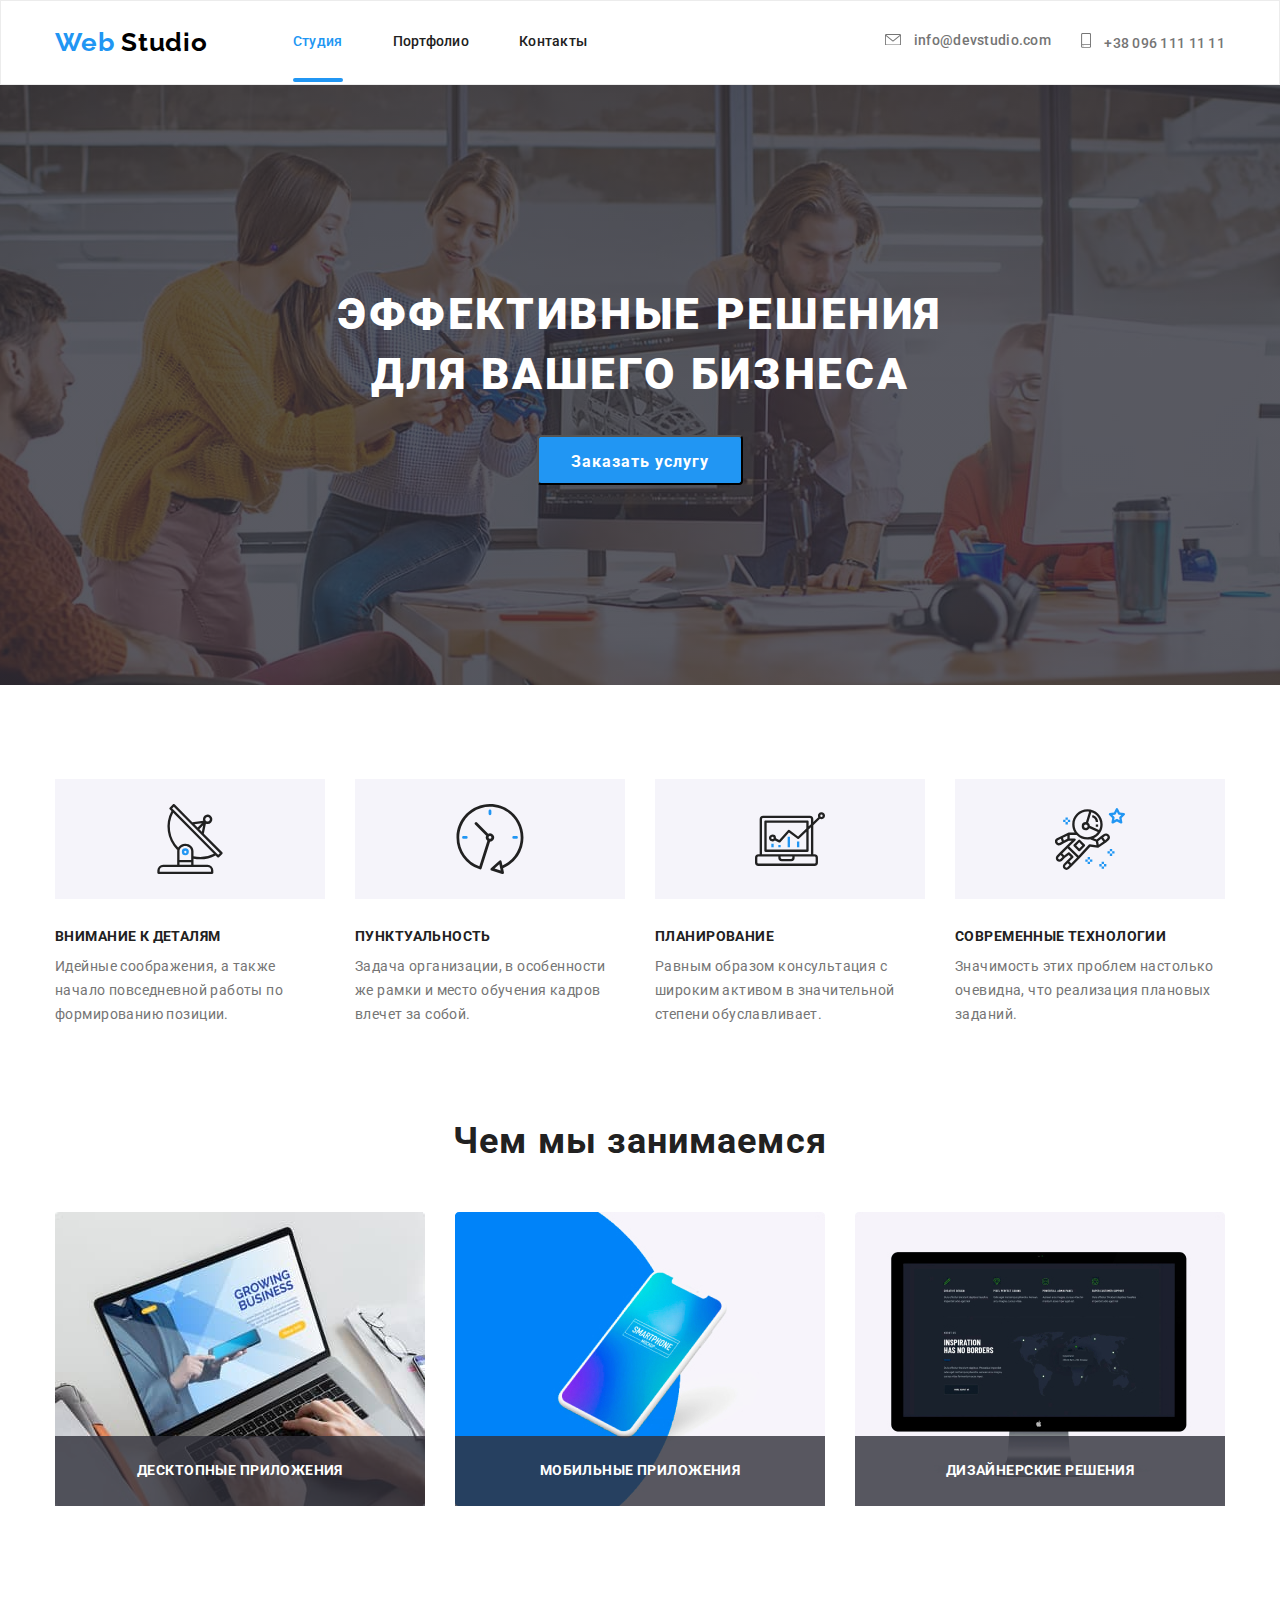
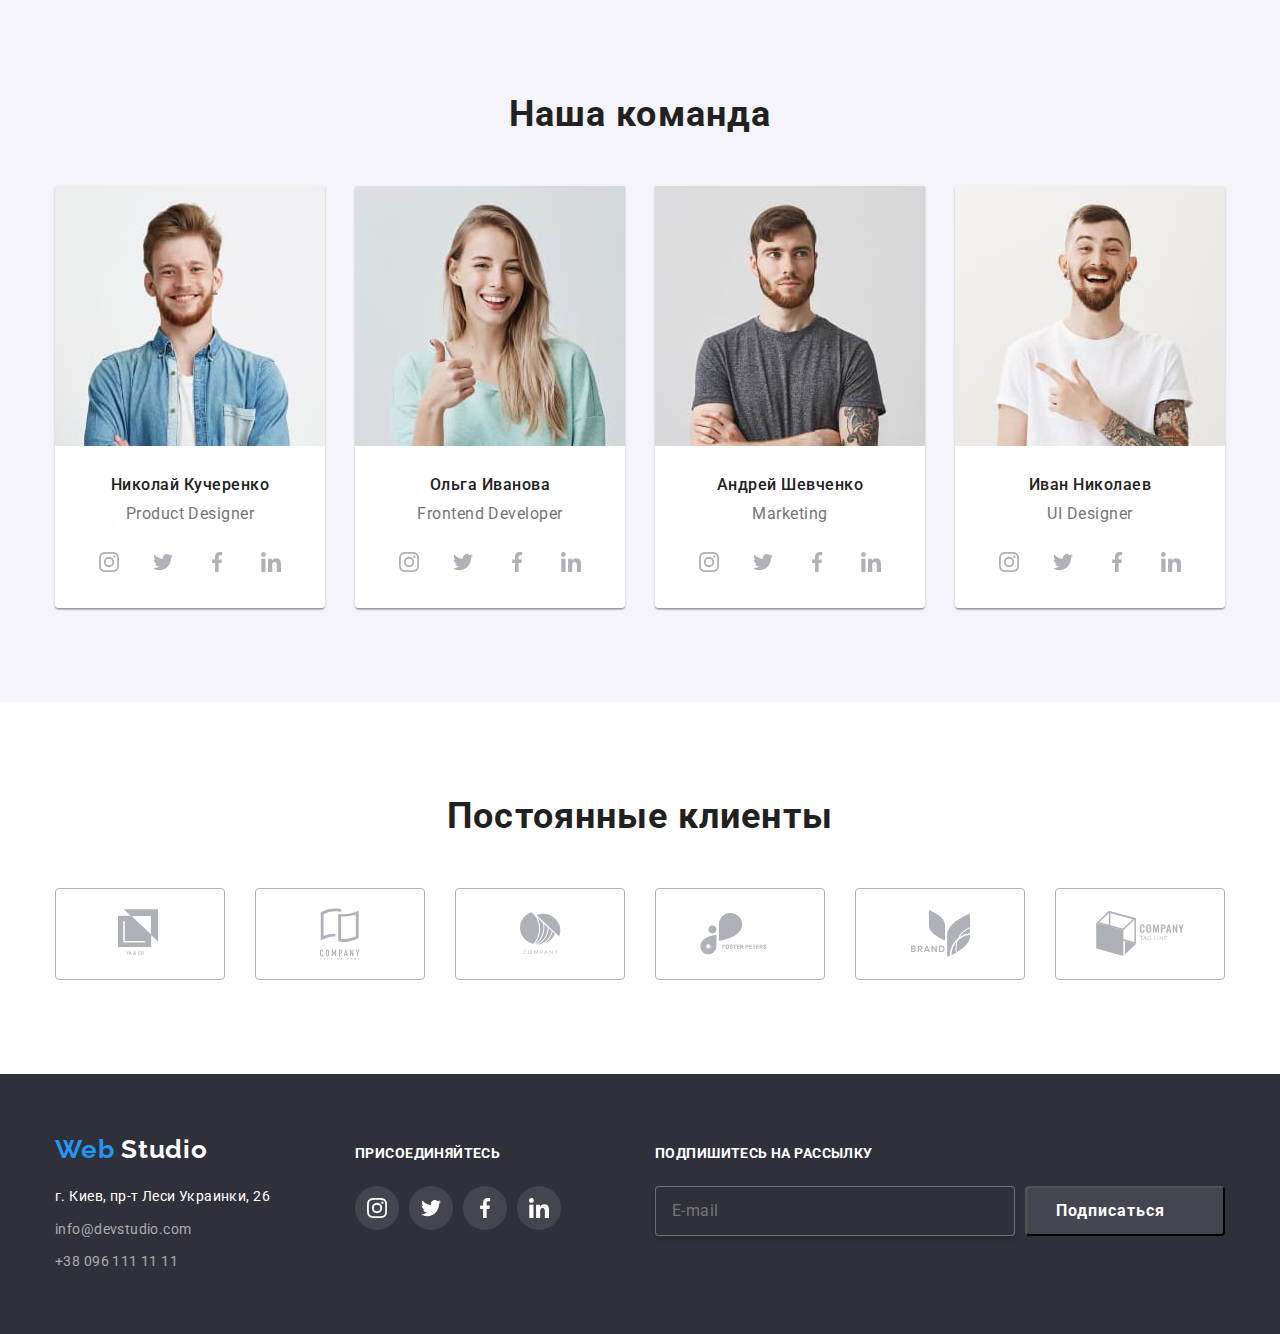
==== commit a2d7f6be: "адаптує стилі футера і студії" ====
--- a/index.html
+++ b/index.html
@@ -416,7 +416,7 @@
             ><span class="logo-studio-bottom"> Studio</span>
           </a>
           <address class="footer-address">
-            г. Киев, пр-т Леси Украинки, 26
+            <span>г. Киев, пр-т Леси Украинки, 26</span>
             <a href="mailto:info@devstudio.com">
               <!-- <img src="./images/envelope.svg" alt="" /> -->
               info@devstudio.com
--- a/css/main.min.css
+++ b/css/main.min.css
@@ -1,2 +1,2 @@
-header{border:1px solid #ececec}body{font-family:Roboto, sans-serif;background-color:#ffffff}a{text-decoration:none}li{list-style-type:none}ul{margin-top:0;margin-bottom:0;margin-left:0;padding-left:0}address{font-style:normal}.container{padding-left:15px;padding-right:15px;margin-left:auto;margin-right:auto}@media screen and (min-width: 480px){.container{width:480px}}@media screen and (min-width: 768px){.container{width:768px}}@media screen and (min-width: 1200px){.container{width:1200px}}img{display:block;max-width:100%;height:auto}.hidden{position:absolute;width:1px;height:1px;margin:-1px;border:0;padding:0;clip:rect(0 0 0 0);overflow:hidden}.button{display:inline-block;-webkit-box-sizing:border-box;box-sizing:border-box;min-width:200px;min-height:50px;border-radius:4px;padding:10px 32px;text-align:center}.title{display:block;margin:0 0 30px 0;font-weight:700;font-size:36px;line-height:1.16;text-align:center;letter-spacing:0.03em;color:#212121}@media screen and (min-width: 1200px){.title{margin-bottom:50px}}.logo-web{color:#2196f3;font-family:Raleway, sans-serif;font-weight:700;font-size:26px;line-height:1.19;letter-spacing:0.03em}.logo-studio-top{color:#000;font-family:Raleway, sans-serif;font-weight:700;font-size:26px;line-height:1.19;letter-spacing:0.03em}.nav-link{position:relative;display:block;padding-top:32px;padding-bottom:32px;font-family:Roboto;font-weight:500;font-size:14px;line-height:1.14;letter-spacing:0.02em;color:#212121;-webkit-transition:color 250ms cubic-bezier(0.4, 0, 0.2, 1);transition:color 250ms cubic-bezier(0.4, 0, 0.2, 1)}.nav-link:hover,.nav-link:focus{color:#2196f3}.active{color:#2196f3}.active::after{content:'';position:absolute;bottom:0;left:0;height:4px;width:100%;background-color:#2196f3;border-radius:2px}.menu-nav{display:-webkit-box;display:-ms-flexbox;display:flex;margin-left:85px}.menu-nav .item+.item{margin-left:50px}.nav-flex{display:-webkit-box;display:-ms-flexbox;display:flex;-webkit-box-align:center;-ms-flex-align:center;align-items:center;-webkit-box-pack:start;-ms-flex-pack:start;justify-content:flex-start}.contacts-flex{display:-webkit-box;display:-ms-flexbox;display:flex;margin-left:auto}.contacts a:not(:last-child){margin-right:30px}.contacts>a{padding-top:32px;padding-bottom:32px;font-family:Roboto;font-weight:500;font-size:14px;line-height:1.14;letter-spacing:0.02em;color:#757575;-webkit-transition:color 250ms cubic-bezier(0.4, 0, 0.2, 1);transition:color 250ms cubic-bezier(0.4, 0, 0.2, 1)}.contacts>a:hover,.contacts>a:focus{color:#2196f3;--color2: #2196f3}.hdr-icon{margin-right:10px;fill:var(--color2, #757575);-webkit-transition:fill 250ms cubic-bezier(0.4, 0, 0.2, 1);transition:fill 250ms cubic-bezier(0.4, 0, 0.2, 1)}.overlay{display:-webkit-box;display:-ms-flexbox;display:flex;-webkit-box-align:center;-ms-flex-align:center;align-items:center;-webkit-box-pack:center;-ms-flex-pack:center;justify-content:center;max-width:1600px;height:600px;margin-left:auto;margin-right:auto;background:grey;background-image:-webkit-gradient(linear, left top, right top, from(rgba(47,48,58,0.8)), to(rgba(47,48,58,0.8))),url(../images/Header-img.jpg);background-image:linear-gradient(to right, rgba(47,48,58,0.8), rgba(47,48,58,0.8)),url(../images/Header-img.jpg);background-repeat:no-repeat;background-position:center;background-size:cover;-webkit-box-orient:vertical;-webkit-box-direction:normal;-ms-flex-direction:column;flex-direction:column;padding-top:200px;padding-bottom:200px}.hero h1{font-family:Roboto;font-style:normal;font-weight:900;font-size:26px;line-height:1.62;text-align:center;letter-spacing:0.06em;text-transform:uppercase;color:#fff;margin-top:0;margin-bottom:30px}@media screen and (min-width: 768px){.hero h1{font-size:44px;line-height:1.36}}.order{font-weight:700;font-size:16px;line-height:1.87;letter-spacing:0.06em;color:#fff;background-color:#2196f3;text-transform:none}.backdrop{position:fixed;top:0;left:0;-webkit-transition:opacity 250ms cubic-bezier(0.4, 0, 0.2, 1);transition:opacity 250ms cubic-bezier(0.4, 0, 0.2, 1);width:100%;height:100%;background-color:rgba(0,0,0,0.2)}.backdrop.is-hidden{visibility:hidden;opacity:0;pointer-events:none}.modal{position:absolute;top:50%;left:50%;-webkit-transform:translate(-50%, -50%);transform:translate(-50%, -50%);overflow:auto;min-width:528px;min-height:581px;padding:40px 39px 40px 41px;background-color:#fff;-webkit-box-shadow:0px 2px 1px rgba(0,0,0,0.2),0px 1px 1px rgba(0,0,0,0.14),0px 1px 3px rgba(0,0,0,0.12);box-shadow:0px 2px 1px rgba(0,0,0,0.2),0px 1px 1px rgba(0,0,0,0.14),0px 1px 3px rgba(0,0,0,0.12);border-radius:4px}.form{width:100%;margin-left:auto;margin-right:auto}.modal-close{position:absolute;top:8px;right:8px;width:30px;height:30px;border-radius:50%;border:1px solid rgba(0,0,0,0.1);background-color:#fff;cursor:pointer}.icon-close{fill:var(--color5, #212121);-webkit-transition:fill 250ms cubic-bezier(0.4, 0, 0.2, 1);transition:fill 250ms cubic-bezier(0.4, 0, 0.2, 1)}.modal-close:focus .icon-close,.modal-close:hover .icon-close{--color5: #2196f3}.form-title{display:inline-block;margin:0 0 30px 0;font-family:Roboto;font-style:normal;font-weight:700;font-size:20px;line-height:1.15;text-align:center;letter-spacing:0.03em;color:#212121}.agreement-terms{margin-left:2px;-webkit-text-decoration-line:underline;text-decoration-line:underline;color:#2196f3}.form-field{position:relative;display:-webkit-box;display:-ms-flexbox;display:flex;-webkit-box-orient:vertical;-webkit-box-direction:normal;-ms-flex-direction:column;flex-direction:column;margin-bottom:28px}.form-label{position:absolute;top:50%;left:0;-webkit-transform:translateY(-50%) translateX(42px);transform:translateY(-50%) translateX(42px);font-style:normal;font-weight:400;font-size:14px;line-height:1.14;letter-spacing:0.01em;color:#757575;-webkit-transition:250ms cubic-bezier(0.4, 0, 0.2, 1);transition:250ms cubic-bezier(0.4, 0, 0.2, 1)}.form-label-2{position:absolute;top:22px;left:16px;-webkit-transform:translateY(-50%);transform:translateY(-50%);font-style:normal;font-weight:400;font-size:14px;line-height:1.14;letter-spacing:0.01em;color:#757575;-webkit-transition:250ms cubic-bezier(0.4, 0, 0.2, 1);transition:250ms cubic-bezier(0.4, 0, 0.2, 1)}.form-input:not(:placeholder-shown) ~ .form-label-2,.form-input:focus ~ .form-label-2{-webkit-transform:translateY(-42px);transform:translateY(-42px)}.comment.form-input{padding-left:16px}.form-input{padding:12px 18px 12px 42px;border:1px solid rgba(33,33,33,0.2);border-radius:4px;font-family:Roboto;font-style:normal;font-weight:normal;font-size:14px;line-height:1.14;letter-spacing:0.01em;color:#757575;-webkit-transition:250ms cubic-bezier(0.4, 0, 0.2, 1);transition:250ms cubic-bezier(0.4, 0, 0.2, 1)}.form-input::-webkit-input-placeholder{font-family:Roboto;font-style:normal;font-weight:400;font-size:14px;line-height:1.14;letter-spacing:0.01em;color:#757575}.form-input:-ms-input-placeholder{font-family:Roboto;font-style:normal;font-weight:400;font-size:14px;line-height:1.14;letter-spacing:0.01em;color:#757575}.form-input::-ms-input-placeholder{font-family:Roboto;font-style:normal;font-weight:400;font-size:14px;line-height:1.14;letter-spacing:0.01em;color:#757575}.form-input::placeholder{font-family:Roboto;font-style:normal;font-weight:400;font-size:14px;line-height:1.14;letter-spacing:0.01em;color:#757575}.form-input:focus ~ .icon{--color4: #2196f3}.form-input:focus{outline:none;border-color:#2196f3;--color4: #2196f3}.form-input:not(:placeholder-shown) ~ .form-label,.form-input:focus ~ .form-label{-webkit-transform:translateY(-42px) translateX(16px);transform:translateY(-42px) translateX(16px)}.group-form-fields{margin-bottom:20px}.policy-field{margin:0px 12px 30px 13px;font-style:normal;font-weight:400;font-size:14px;line-height:1.71;letter-spacing:0.03em;color:#757575}.checkbox-field,.checkbox-label{display:-webkit-inline-box;display:-ms-inline-flexbox;display:inline-flex;-webkit-box-align:center;-ms-flex-align:center;align-items:center}.checkbox ~ .checkbox-label:before{content:'';display:block;width:16px;height:15px;border:2px solid #212121;border-radius:3px;margin-right:8px;-ms-flex-negative:0;flex-shrink:0;-webkit-transition:250ms cubic-bezier(0.4, 0, 0.2, 1);transition:250ms cubic-bezier(0.4, 0, 0.2, 1)}.checkbox:checked ~ .checkbox-label:before{background-color:#2196f3;border-color:transparent;background-image:url("../images/icon-check.svg");background-size:contain;background-repeat:no-repeat;background-position:center}.form-field:focus-within *{color:#2196f3}.icon{position:absolute;top:50%;left:19px;-webkit-transform:translateY(-50%);transform:translateY(-50%);fill:var(--color4, #212121);-webkit-transition:fill 250ms cubic-bezier(0.4, 0, 0.2, 1);transition:fill 250ms cubic-bezier(0.4, 0, 0.2, 1)}.button[type='submit']{display:-webkit-box;display:-ms-flexbox;display:flex;-webkit-box-align:center;-ms-flex-align:center;align-items:center;-webkit-box-sizing:border-box;box-sizing:border-box;margin-left:auto;margin-right:auto;min-width:200px;min-height:50px;border-radius:4px;padding:10px 55px;text-align:center;font-style:normal;font-weight:700;font-size:16px;line-height:1.87;letter-spacing:0.06em;background-color:#2196f3;color:#fff;-webkit-box-shadow:0px 2px 1px rgba(0,0,0,0.2),0px 1px 1px rgba(0,0,0,0.14),0px 1px 3px rgba(0,0,0,0.12);box-shadow:0px 2px 1px rgba(0,0,0,0.2),0px 1px 1px rgba(0,0,0,0.14),0px 1px 3px rgba(0,0,0,0.12);border:none}.feature-container{padding-top:60px;padding-bottom:60px}@media screen and (min-width: 1200px){.feature-container{padding-top:94px;padding-bottom:94px}}.feature-items{margin:-15px}@media screen and (min-width: 768px){.feature-items{display:-webkit-box;display:-ms-flexbox;display:flex;-ms-flex-wrap:wrap;flex-wrap:wrap}}.feature-items h3{display:block;margin-top:0;margin-bottom:10px;font-weight:700;font-size:14px;line-height:1.14;letter-spacing:0.03em;text-transform:uppercase;color:#212121}@media screen and (max-width: 767px){.feature-items h3{text-align:center}}.feature-items p{display:block;margin:0px;font-weight:400;font-size:14px;line-height:1.71;letter-spacing:0.03em;color:#757575}.feature-item:before{display:block;content:'';height:120px;background-color:#f5f4fa;background-repeat:no-repeat;background-position:center;margin-bottom:30px}@media screen and (min-width: 768px){.feature-item{width:calc((100% - 2 * 30px) / 2);margin:15px}}@media screen and (min-width: 1200px){.feature-item{width:calc((100% - 4 * 30px) / 4)}}@media screen and (max-width: 768px){.feature-item:not(:last-child){margin-bottom:30px}}.icon-antenna::before{background-image:url(../images/antenna.svg)}.icon-clock::before{background-image:url(../images/clock.svg)}.icon-diagram::before{background-image:url(../images/diagram.svg)}.icon-astronaut::before{background-image:url(../images/astronaut.svg)}.employments-container{padding-bottom:94px}@media screen and (max-width: 1199px){.employments-container{display:none}}.employments{display:-webkit-box;display:-ms-flexbox;display:flex;-webkit-box-pack:justify;-ms-flex-pack:justify;justify-content:space-between;margin:0}.employments-item{position:relative}.employments-name{display:-webkit-box;display:-ms-flexbox;display:flex;-webkit-box-align:center;-ms-flex-align:center;align-items:center;-webkit-box-pack:center;-ms-flex-pack:center;justify-content:center;position:absolute;left:0;bottom:0;width:100%;margin:0;height:70px;font-weight:700;font-size:14px;line-height:1.71;text-align:center;letter-spacing:0.03em;text-transform:uppercase;color:#fff;background:rgba(47,48,58,0.8)}.employments li:not(:last-child){margin-right:30px}.our-team-bg{background-color:#f5f4fa}.team-box{padding-top:94px;padding-bottom:94px}.team-body{background:#fff;border-radius:0px 0px 4px 4px;overflow:hidden;padding-bottom:24px}.team-items{margin:-15px}@media screen and (min-width: 768px){.team-items{display:-webkit-box;display:-ms-flexbox;display:flex;-ms-flex-wrap:wrap;flex-wrap:wrap}}.team-item{-webkit-box-shadow:0px 2px 1px rgba(0,0,0,0.2),0px 1px 1px rgba(0,0,0,0.14),0px 1px 3px rgba(0,0,0,0.12);box-shadow:0px 2px 1px rgba(0,0,0,0.2),0px 1px 1px rgba(0,0,0,0.14),0px 1px 3px rgba(0,0,0,0.12);border-radius:0px 0px 4px 4px}@media screen and (min-width: 768px){.team-item{width:calc((100% - 2 * 30px) / 2);margin:15px}}@media screen and (min-width: 1200px){.team-item{width:calc((100% - 4 * 30px) / 4)}}@media screen and (max-width: 768px){.team-item:not(:last-child){margin-bottom:30px}}.team-name{display:block;margin-top:0;margin-top:30px;margin-bottom:10px;font-weight:500;font-size:16px;line-height:1.18;text-align:center;letter-spacing:0.03em;color:#212121}.team-function{display:block;margin-top:0;margin-bottom:16px;font-weight:400;font-size:16px;line-height:1.18;text-align:center;letter-spacing:0.03em;color:#757575}.social-link{display:-webkit-box;display:-ms-flexbox;display:flex;-webkit-box-align:center;-ms-flex-align:center;align-items:center;-webkit-box-pack:center;-ms-flex-pack:center;justify-content:center}.social-link-svg{display:-webkit-box;display:-ms-flexbox;display:flex;-webkit-box-align:center;-ms-flex-align:center;align-items:center;-webkit-box-pack:center;-ms-flex-pack:center;justify-content:center;width:44px;height:44px;border-radius:50%;-webkit-transition:background-color 250ms cubic-bezier(0.4, 0, 0.2, 1);transition:background-color 250ms cubic-bezier(0.4, 0, 0.2, 1)}.social-link li:not(:last-child){margin-right:10px}.social-icon{fill:var(--color1, #afb1b8);-webkit-transition:fill 250ms cubic-bezier(0.4, 0, 0.2, 1);transition:fill 250ms cubic-bezier(0.4, 0, 0.2, 1)}.social-link a:hover,.social-link a:focus{--color1: #ffffff;background-color:#2196f3;outline-width:0px}.customer-box{padding-top:94px;padding-bottom:94px}.customer-items{display:-webkit-box;display:-ms-flexbox;display:flex;-webkit-box-align:center;-ms-flex-align:center;align-items:center;-webkit-box-pack:center;-ms-flex-pack:center;justify-content:center;margin:-15px}@media screen and (min-width: 768px){.customer-items{display:-webkit-box;display:-ms-flexbox;display:flex;-ms-flex-wrap:wrap;flex-wrap:wrap}}.customer-item{display:-webkit-box;display:-ms-flexbox;display:flex;-webkit-box-align:center;-ms-flex-align:center;align-items:center;-webkit-box-pack:center;-ms-flex-pack:center;justify-content:center}@media screen and (min-width: 768px){.customer-item{width:226px;margin:15px}}@media screen and (min-width: 1200px){.customer-item{width:170px}}@media screen and (max-width: 768px){.customer-item:not(:last-child){margin-bottom:30px}}.customer-link{display:-webkit-box;display:-ms-flexbox;display:flex;-webkit-box-align:center;-ms-flex-align:center;align-items:center;-webkit-box-pack:center;-ms-flex-pack:center;justify-content:center;width:210px;height:90px;border:1px solid #afb1b8;-webkit-box-sizing:content-box;box-sizing:content-box;border-radius:4px;overflow:hidden;fill:var(--color1, #afb1b8);-webkit-transition:border 250ms cubic-bezier(0.4, 0, 0.2, 1);transition:border 250ms cubic-bezier(0.4, 0, 0.2, 1)}@media screen and (min-width: 768px){.customer-link{width:226px}}@media screen and (min-width: 1200px){.customer-link{width:170px}}.customer-icon{fill:var(--color3, #afb1b8);-webkit-transition:fill 250ms cubic-bezier(0.4, 0, 0.2, 1);transition:fill 250ms cubic-bezier(0.4, 0, 0.2, 1)}.customer-link:hover,.customer-link:focus{border:1px solid #2196f3;--color3: #2196f3}footer{background:#2f303a}.company-address{display:-webkit-box;display:-ms-flexbox;display:flex;-webkit-box-orient:vertical;-webkit-box-direction:normal;-ms-flex-direction:column;flex-direction:column;margin-top:60px;margin-bottom:60px;min-width:231px}.company-address>a{margin-bottom:8px}.footer-address>a{display:block;margin-top:9px}.logo-studio-bottom{color:#fff;font-family:Raleway, sans-serif;font-weight:700;font-size:26px;line-height:1.19;letter-spacing:0.03em}.footer-top-box{display:-webkit-box;display:-ms-flexbox;display:flex;-webkit-box-align:baseline;-ms-flex-align:baseline;align-items:baseline;-webkit-box-pack:justify;-ms-flex-pack:justify;justify-content:space-between}.studio-social-links{display:-webkit-box;display:-ms-flexbox;display:flex;-webkit-box-align:end;-ms-flex-align:end;align-items:flex-end;-webkit-box-pack:justify;-ms-flex-pack:justify;justify-content:space-between;margin:20px 0 0 0}.footer-address{font-weight:400;font-size:14px;line-height:1.71;letter-spacing:0.03em;color:#fff}.footer-address a{color:rgba(255,255,255,0.6)}.footer-address a:hover,.footer-address a:focus{cursor:url(../images/finger.svg),pointer}.join{height:41%;margin-left:69px}.join b{display:inline-block;font-weight:700;font-size:14px;line-height:1.71;letter-spacing:0.03em;text-transform:uppercase;color:#fff;margin-bottom:10px}.join a{color:#fff}.social-icon-fr{fill:var(--color1, #fff)}.sl-fr{display:-webkit-box;display:-ms-flexbox;display:flex;-webkit-box-align:center;-ms-flex-align:center;align-items:center;-webkit-box-pack:center;-ms-flex-pack:center;justify-content:center}.sl-fr a{background:rgba(255,255,255,0.1);-webkit-transition:background-color 250ms cubic-bezier(0.4, 0, 0.2, 1);transition:background-color 250ms cubic-bezier(0.4, 0, 0.2, 1)}.sl-fr a:hover,.sl-fr a:focus{cursor:url(../images/finger.svg),pointer}.subscribe-form{display:-webkit-box;display:-ms-flexbox;display:flex;margin-left:94px}.subscribe-label{margin-right:10px;font-weight:700;font-size:16px;line-height:1.87;letter-spacing:0.06em;color:#fff}.subscribe-title{display:inline-block;margin-bottom:10px;margin-right:auto;font-weight:700;font-size:14px;line-height:1.71;letter-spacing:0.03em;text-transform:uppercase;color:#fff}.subscribe-button{display:-webkit-box;display:-ms-flexbox;display:flex;-webkit-box-align:center;-ms-flex-align:center;align-items:center;text-align:center;margin-top:auto;width:200px;height:50px;padding:10px 62px 10px 29px;font-family:Roboto;font-style:normal;font-weight:700;font-size:16px;line-height:1.87;letter-spacing:0.06em;color:#fff;background-color:rgba(255,255,255,0.1);border-radius:4px;-webkit-transition:color 250ms cubic-bezier(0.4, 0, 0.2, 1),background-color 250ms cubic-bezier(0.4, 0, 0.2, 1);transition:color 250ms cubic-bezier(0.4, 0, 0.2, 1),background-color 250ms cubic-bezier(0.4, 0, 0.2, 1)}.subscribe-button:hover,.subscribe-button:focus{color:#fff;background-color:#2196f3;cursor:url(../images/icon-send.svg),pointer}.email-subscribe{display:inline-block;margin-left:0;height:50px;padding-left:16px;width:100%;font-style:normal;font-weight:normal;font-size:16px;line-height:1.25px;letter-spacing:0.03em;color:rgba(255,255,255,0.6);background-color:#2f303a;border:1px solid rgba(255,255,255,0.3);-webkit-box-sizing:border-box;box-sizing:border-box;-webkit-box-shadow:0px 4px 4px rgba(0,0,0,0.15);box-shadow:0px 4px 4px rgba(0,0,0,0.15);border-radius:4px}.pf-body{padding-top:93px;padding-bottom:94px}.filters{display:-webkit-box;display:-ms-flexbox;display:flex;-webkit-box-pack:center;-ms-flex-pack:center;justify-content:center;margin-bottom:34px}.filters>li:not(:last-child){margin-right:8px}.filters button{font-weight:500;font-size:16px;line-height:1.63;text-align:center;letter-spacing:0.03em;color:#212121;background-color:#f5f4fa;padding:6px 22px;border:none;border-radius:4px;overflow:hidden;border:0;-webkit-transition:color 250ms cubic-bezier(0.4, 0, 0.2, 1),background-color 250ms cubic-bezier(0.4, 0, 0.2, 1);transition:color 250ms cubic-bezier(0.4, 0, 0.2, 1),background-color 250ms cubic-bezier(0.4, 0, 0.2, 1)}.filters button:hover,.filters button:focus{color:#fff;background-color:#2196f3;cursor:pointer}.card-title h2,.card-discription p{display:block;margin:0}.card-title{display:inline-block;margin-bottom:4px}.card-body{padding:20px 24px;border-left:1px solid #eeeeee;border-right:1px solid #eeeeee;border-bottom:1px solid #eeeeee}.clients-list{display:-webkit-box;display:-ms-flexbox;display:flex;-ms-flex-wrap:wrap;flex-wrap:wrap}.clients-item{width:calc((100% - 30px * 2) / 3);margin-right:30px}.clients-item:nth-child(3n){margin-right:0}.clients-item:nth-child(n+4){margin-top:30px}.clients-list h2{font-weight:700;font-size:18px;line-height:2;letter-spacing:0.06em;color:#212121}.clients-list .card-discription{font-weight:400;font-size:16px;line-height:1.87;letter-spacing:0.03em;color:#757575}.card-image-container{position:relative;overflow:hidden}.card:hover .info-overlay,.card:focus-within .info-overlay{-webkit-transform:translateY(0%);transform:translateY(0%)}.card{-webkit-transition:-webkit-box-shadow 250ms cubic-bezier(0.4, 0, 0.2, 1);transition:-webkit-box-shadow 250ms cubic-bezier(0.4, 0, 0.2, 1);transition:box-shadow 250ms cubic-bezier(0.4, 0, 0.2, 1);transition:box-shadow 250ms cubic-bezier(0.4, 0, 0.2, 1), -webkit-box-shadow 250ms cubic-bezier(0.4, 0, 0.2, 1)}.card:hover,.card:focus-within{-webkit-box-shadow:1px 4px 6px rgba(0,0,0,0.16),0px 4px 4px rgba(0,0,0,0.06),0px 1px 1px rgba(0,0,0,0.12);box-shadow:1px 4px 6px rgba(0,0,0,0.16),0px 4px 4px rgba(0,0,0,0.06),0px 1px 1px rgba(0,0,0,0.12)}.info-overlay{position:absolute;left:0;bottom:0;-webkit-transform:translateY(100%);transform:translateY(100%);height:100%;overflow:hidden;-webkit-transition:transformY,250ms cubic-bezier(0.4, 0, 0.2, 1);transition:transformY,250ms cubic-bezier(0.4, 0, 0.2, 1);display:inline-block;padding:63px 24px;margin:0;font-weight:400;font-size:18px;line-height:1.56;letter-spacing:0.03em;color:#fff;background-color:#2196f3}
+header{border:1px solid #ececec}body{font-family:Roboto, sans-serif;background-color:#ffffff}a{text-decoration:none}li{list-style-type:none}ul{margin-top:0;margin-bottom:0;margin-left:0;padding-left:0}address{font-style:normal}.container{padding-left:15px;padding-right:15px;margin-left:auto;margin-right:auto}@media screen and (min-width: 480px){.container{width:480px}}@media screen and (min-width: 768px){.container{width:768px}}@media screen and (min-width: 1200px){.container{width:1200px}}img{display:block;max-width:100%;height:auto}.hidden{position:absolute;width:1px;height:1px;margin:-1px;border:0;padding:0;clip:rect(0 0 0 0);overflow:hidden}.button{display:inline-block;-webkit-box-sizing:border-box;box-sizing:border-box;min-width:200px;min-height:50px;border-radius:4px;padding:10px 32px;text-align:center}.title{display:block;margin:0 0 30px 0;font-weight:700;font-size:36px;line-height:1.16;text-align:center;letter-spacing:0.03em;color:#212121}@media screen and (min-width: 1200px){.title{margin-bottom:50px}}.logo-web{color:#2196f3;font-family:Raleway, sans-serif;font-weight:700;font-size:26px;line-height:1.19;letter-spacing:0.03em}.logo-studio-top{color:#000;font-family:Raleway, sans-serif;font-weight:700;font-size:26px;line-height:1.19;letter-spacing:0.03em}.nav-link{position:relative;display:block;padding-top:32px;padding-bottom:32px;font-family:Roboto;font-weight:500;font-size:14px;line-height:1.14;letter-spacing:0.02em;color:#212121;-webkit-transition:color 250ms cubic-bezier(0.4, 0, 0.2, 1);transition:color 250ms cubic-bezier(0.4, 0, 0.2, 1)}.nav-link:hover,.nav-link:focus{color:#2196f3}.active{color:#2196f3}.active::after{content:'';position:absolute;bottom:0;left:0;height:4px;width:100%;background-color:#2196f3;border-radius:2px}.menu-nav{display:-webkit-box;display:-ms-flexbox;display:flex;margin-left:85px}.menu-nav .item+.item{margin-left:50px}.nav-flex{display:-webkit-box;display:-ms-flexbox;display:flex;-webkit-box-align:center;-ms-flex-align:center;align-items:center;-webkit-box-pack:start;-ms-flex-pack:start;justify-content:flex-start}.contacts-flex{display:-webkit-box;display:-ms-flexbox;display:flex;margin-left:auto}.contacts a:not(:last-child){margin-right:30px}.contacts>a{padding-top:32px;padding-bottom:32px;font-family:Roboto;font-weight:500;font-size:14px;line-height:1.14;letter-spacing:0.02em;color:#757575;-webkit-transition:color 250ms cubic-bezier(0.4, 0, 0.2, 1);transition:color 250ms cubic-bezier(0.4, 0, 0.2, 1)}.contacts>a:hover,.contacts>a:focus{color:#2196f3;--color2: #2196f3}.hdr-icon{margin-right:10px;fill:var(--color2, #757575);-webkit-transition:fill 250ms cubic-bezier(0.4, 0, 0.2, 1);transition:fill 250ms cubic-bezier(0.4, 0, 0.2, 1)}.overlay{display:-webkit-box;display:-ms-flexbox;display:flex;-webkit-box-align:center;-ms-flex-align:center;align-items:center;-webkit-box-pack:center;-ms-flex-pack:center;justify-content:center;max-width:1600px;height:600px;margin-left:auto;margin-right:auto;background:grey;background-image:-webkit-gradient(linear, left top, right top, from(rgba(47,48,58,0.8)), to(rgba(47,48,58,0.8))),url(../images/Header-img.jpg);background-image:linear-gradient(to right, rgba(47,48,58,0.8), rgba(47,48,58,0.8)),url(../images/Header-img.jpg);background-repeat:no-repeat;background-position:center;background-size:cover;-webkit-box-orient:vertical;-webkit-box-direction:normal;-ms-flex-direction:column;flex-direction:column;padding-top:200px;padding-bottom:200px}.hero h1{font-family:Roboto;font-style:normal;font-weight:900;font-size:26px;line-height:1.62;text-align:center;letter-spacing:0.06em;text-transform:uppercase;color:#fff;margin-top:0;margin-bottom:30px}@media screen and (min-width: 768px){.hero h1{font-size:44px;line-height:1.36}}.order{font-weight:700;font-size:16px;line-height:1.87;letter-spacing:0.06em;color:#fff;background-color:#2196f3;text-transform:none}.backdrop{position:fixed;top:0;left:0;-webkit-transition:opacity 250ms cubic-bezier(0.4, 0, 0.2, 1);transition:opacity 250ms cubic-bezier(0.4, 0, 0.2, 1);width:100%;height:100%;background-color:rgba(0,0,0,0.2)}.backdrop.is-hidden{visibility:hidden;opacity:0;pointer-events:none}.modal{position:absolute;top:50%;left:50%;-webkit-transform:translate(-50%, -50%);transform:translate(-50%, -50%);overflow:auto;min-width:528px;min-height:581px;padding:40px 39px 40px 41px;background-color:#fff;-webkit-box-shadow:0px 2px 1px rgba(0,0,0,0.2),0px 1px 1px rgba(0,0,0,0.14),0px 1px 3px rgba(0,0,0,0.12);box-shadow:0px 2px 1px rgba(0,0,0,0.2),0px 1px 1px rgba(0,0,0,0.14),0px 1px 3px rgba(0,0,0,0.12);border-radius:4px}.form{width:100%;margin-left:auto;margin-right:auto}.modal-close{position:absolute;top:8px;right:8px;width:30px;height:30px;border-radius:50%;border:1px solid rgba(0,0,0,0.1);background-color:#fff;cursor:pointer}.icon-close{fill:var(--color5, #212121);-webkit-transition:fill 250ms cubic-bezier(0.4, 0, 0.2, 1);transition:fill 250ms cubic-bezier(0.4, 0, 0.2, 1)}.modal-close:focus .icon-close,.modal-close:hover .icon-close{--color5: #2196f3}.form-title{display:inline-block;margin:0 0 30px 0;font-family:Roboto;font-style:normal;font-weight:700;font-size:20px;line-height:1.15;text-align:center;letter-spacing:0.03em;color:#212121}.agreement-terms{margin-left:2px;-webkit-text-decoration-line:underline;text-decoration-line:underline;color:#2196f3}.form-field{position:relative;display:-webkit-box;display:-ms-flexbox;display:flex;-webkit-box-orient:vertical;-webkit-box-direction:normal;-ms-flex-direction:column;flex-direction:column;margin-bottom:28px}.form-label{position:absolute;top:50%;left:0;-webkit-transform:translateY(-50%) translateX(42px);transform:translateY(-50%) translateX(42px);font-style:normal;font-weight:400;font-size:14px;line-height:1.14;letter-spacing:0.01em;color:#757575;-webkit-transition:250ms cubic-bezier(0.4, 0, 0.2, 1);transition:250ms cubic-bezier(0.4, 0, 0.2, 1)}.form-label-2{position:absolute;top:22px;left:16px;-webkit-transform:translateY(-50%);transform:translateY(-50%);font-style:normal;font-weight:400;font-size:14px;line-height:1.14;letter-spacing:0.01em;color:#757575;-webkit-transition:250ms cubic-bezier(0.4, 0, 0.2, 1);transition:250ms cubic-bezier(0.4, 0, 0.2, 1)}.form-input:not(:placeholder-shown) ~ .form-label-2,.form-input:focus ~ .form-label-2{-webkit-transform:translateY(-42px);transform:translateY(-42px)}.comment.form-input{padding-left:16px}.form-input{padding:12px 18px 12px 42px;border:1px solid rgba(33,33,33,0.2);border-radius:4px;font-family:Roboto;font-style:normal;font-weight:normal;font-size:14px;line-height:1.14;letter-spacing:0.01em;color:#757575;-webkit-transition:250ms cubic-bezier(0.4, 0, 0.2, 1);transition:250ms cubic-bezier(0.4, 0, 0.2, 1)}.form-input::-webkit-input-placeholder{font-family:Roboto;font-style:normal;font-weight:400;font-size:14px;line-height:1.14;letter-spacing:0.01em;color:#757575}.form-input:-ms-input-placeholder{font-family:Roboto;font-style:normal;font-weight:400;font-size:14px;line-height:1.14;letter-spacing:0.01em;color:#757575}.form-input::-ms-input-placeholder{font-family:Roboto;font-style:normal;font-weight:400;font-size:14px;line-height:1.14;letter-spacing:0.01em;color:#757575}.form-input::placeholder{font-family:Roboto;font-style:normal;font-weight:400;font-size:14px;line-height:1.14;letter-spacing:0.01em;color:#757575}.form-input:focus ~ .icon{--color4: #2196f3}.form-input:focus{outline:none;border-color:#2196f3;--color4: #2196f3}.form-input:not(:placeholder-shown) ~ .form-label,.form-input:focus ~ .form-label{-webkit-transform:translateY(-42px) translateX(16px);transform:translateY(-42px) translateX(16px)}.group-form-fields{margin-bottom:20px}.policy-field{margin:0px 12px 30px 13px;font-style:normal;font-weight:400;font-size:14px;line-height:1.71;letter-spacing:0.03em;color:#757575}.checkbox-field,.checkbox-label{display:-webkit-inline-box;display:-ms-inline-flexbox;display:inline-flex;-webkit-box-align:center;-ms-flex-align:center;align-items:center}.checkbox ~ .checkbox-label:before{content:'';display:block;width:16px;height:15px;border:2px solid #212121;border-radius:3px;margin-right:8px;-ms-flex-negative:0;flex-shrink:0;-webkit-transition:250ms cubic-bezier(0.4, 0, 0.2, 1);transition:250ms cubic-bezier(0.4, 0, 0.2, 1)}.checkbox:checked ~ .checkbox-label:before{background-color:#2196f3;border-color:transparent;background-image:url("../images/icon-check.svg");background-size:contain;background-repeat:no-repeat;background-position:center}.form-field:focus-within *{color:#2196f3}.icon{position:absolute;top:50%;left:19px;-webkit-transform:translateY(-50%);transform:translateY(-50%);fill:var(--color4, #212121);-webkit-transition:fill 250ms cubic-bezier(0.4, 0, 0.2, 1);transition:fill 250ms cubic-bezier(0.4, 0, 0.2, 1)}.button[type='submit']{display:-webkit-box;display:-ms-flexbox;display:flex;-webkit-box-align:center;-ms-flex-align:center;align-items:center;-webkit-box-sizing:border-box;box-sizing:border-box;margin-left:auto;margin-right:auto;min-width:200px;min-height:50px;border-radius:4px;padding:10px 55px;text-align:center;font-style:normal;font-weight:700;font-size:16px;line-height:1.87;letter-spacing:0.06em;background-color:#2196f3;color:#fff;-webkit-box-shadow:0px 2px 1px rgba(0,0,0,0.2),0px 1px 1px rgba(0,0,0,0.14),0px 1px 3px rgba(0,0,0,0.12);box-shadow:0px 2px 1px rgba(0,0,0,0.2),0px 1px 1px rgba(0,0,0,0.14),0px 1px 3px rgba(0,0,0,0.12);border:none}.feature-container{padding-top:60px;padding-bottom:60px}@media screen and (min-width: 1200px){.feature-container{padding-top:94px;padding-bottom:94px}}.feature-items{margin:-15px}@media screen and (min-width: 768px){.feature-items{display:-webkit-box;display:-ms-flexbox;display:flex;-ms-flex-wrap:wrap;flex-wrap:wrap}}.feature-items h3{display:block;margin-top:0;margin-bottom:10px;font-weight:700;font-size:14px;line-height:1.14;letter-spacing:0.03em;text-transform:uppercase;color:#212121}@media screen and (max-width: calc(768px - 1px)){.feature-items h3{text-align:center}}.feature-items p{display:block;margin:0px;font-weight:400;font-size:14px;line-height:1.71;letter-spacing:0.03em;color:#757575}.feature-item:before{display:block;content:'';height:120px;background-color:#f5f4fa;background-repeat:no-repeat;background-position:center;margin-bottom:30px}@media screen and (min-width: 768px){.feature-item{width:calc((100% - 2 * 30px) / 2);margin:15px}}@media screen and (min-width: 1200px){.feature-item{width:calc((100% - 4 * 30px) / 4)}}@media screen and (max-width: calc(768px - 1px)){.feature-item:not(:last-child){margin-bottom:30px}}.icon-antenna::before{background-image:url(../images/antenna.svg)}.icon-clock::before{background-image:url(../images/clock.svg)}.icon-diagram::before{background-image:url(../images/diagram.svg)}.icon-astronaut::before{background-image:url(../images/astronaut.svg)}.employments-container{padding-bottom:94px}@media screen and (max-width: calc(1200px - 1px)){.employments-container{display:none}}.employments{display:-webkit-box;display:-ms-flexbox;display:flex;-webkit-box-pack:justify;-ms-flex-pack:justify;justify-content:space-between;margin:0}.employments-item{position:relative}.employments-name{display:-webkit-box;display:-ms-flexbox;display:flex;-webkit-box-align:center;-ms-flex-align:center;align-items:center;-webkit-box-pack:center;-ms-flex-pack:center;justify-content:center;position:absolute;left:0;bottom:0;width:100%;margin:0;height:70px;font-weight:700;font-size:14px;line-height:1.71;text-align:center;letter-spacing:0.03em;text-transform:uppercase;color:#fff;background:rgba(47,48,58,0.8)}.employments li:not(:last-child){margin-right:30px}.our-team-bg{background-color:#f5f4fa}.team-box{padding-top:94px;padding-bottom:94px}.team-body{background:#fff;border-radius:0px 0px 4px 4px;overflow:hidden;padding-bottom:24px}.team-items{margin:-15px}@media screen and (min-width: 768px){.team-items{display:-webkit-box;display:-ms-flexbox;display:flex;-ms-flex-wrap:wrap;flex-wrap:wrap}}.team-item{-webkit-box-shadow:0px 2px 1px rgba(0,0,0,0.2),0px 1px 1px rgba(0,0,0,0.14),0px 1px 3px rgba(0,0,0,0.12);box-shadow:0px 2px 1px rgba(0,0,0,0.2),0px 1px 1px rgba(0,0,0,0.14),0px 1px 3px rgba(0,0,0,0.12);border-radius:0px 0px 4px 4px}@media screen and (min-width: 768px){.team-item{width:calc((100% - 2 * 30px) / 2);margin:15px}}@media screen and (min-width: 1200px){.team-item{width:calc((100% - 4 * 30px) / 4)}}@media screen and (max-width: calc(768px - 1px)){.team-item:not(:last-child){margin-bottom:30px}}.team-name{display:block;margin-top:0;margin-top:30px;margin-bottom:10px;font-weight:500;font-size:16px;line-height:1.18;text-align:center;letter-spacing:0.03em;color:#212121}.team-function{display:block;margin-top:0;margin-bottom:16px;font-weight:400;font-size:16px;line-height:1.18;text-align:center;letter-spacing:0.03em;color:#757575}.social-link{display:-webkit-box;display:-ms-flexbox;display:flex;-webkit-box-align:center;-ms-flex-align:center;align-items:center;-webkit-box-pack:center;-ms-flex-pack:center;justify-content:center}.social-link-svg{display:-webkit-box;display:-ms-flexbox;display:flex;-webkit-box-align:center;-ms-flex-align:center;align-items:center;-webkit-box-pack:center;-ms-flex-pack:center;justify-content:center;width:44px;height:44px;border-radius:50%;-webkit-transition:background-color 250ms cubic-bezier(0.4, 0, 0.2, 1);transition:background-color 250ms cubic-bezier(0.4, 0, 0.2, 1)}.social-link li:not(:last-child){margin-right:10px}.social-icon{fill:var(--color1, #afb1b8);-webkit-transition:fill 250ms cubic-bezier(0.4, 0, 0.2, 1);transition:fill 250ms cubic-bezier(0.4, 0, 0.2, 1)}.social-link a:hover,.social-link a:focus{--color1: #ffffff;background-color:#2196f3;outline-width:0px}.customer-box{padding-top:94px;padding-bottom:94px}.customer-items{display:-webkit-box;display:-ms-flexbox;display:flex;-webkit-box-align:center;-ms-flex-align:center;align-items:center;-webkit-box-pack:center;-ms-flex-pack:center;justify-content:center;display:block}@media screen and (min-width: 768px){.customer-items{display:-webkit-box;display:-ms-flexbox;display:flex;-ms-flex-wrap:wrap;flex-wrap:wrap;margin:-15px}}.customer-item{display:-webkit-box;display:-ms-flexbox;display:flex;-webkit-box-align:center;-ms-flex-align:center;align-items:center;-webkit-box-pack:center;-ms-flex-pack:center;justify-content:center}@media screen and (min-width: 768px){.customer-item{width:226px;margin:15px}}@media screen and (min-width: 1200px){.customer-item{width:170px}}@media screen and (max-width: calc(768px - 1px)){.customer-item:not(:last-child){margin-bottom:30px}}.customer-link{display:-webkit-box;display:-ms-flexbox;display:flex;-webkit-box-align:center;-ms-flex-align:center;align-items:center;-webkit-box-pack:center;-ms-flex-pack:center;justify-content:center;width:210px;height:90px;border:1px solid #afb1b8;-webkit-box-sizing:content-box;box-sizing:content-box;border-radius:4px;overflow:hidden;fill:var(--color1, #afb1b8);-webkit-transition:border 250ms cubic-bezier(0.4, 0, 0.2, 1);transition:border 250ms cubic-bezier(0.4, 0, 0.2, 1)}@media screen and (min-width: 768px){.customer-link{width:226px}}@media screen and (min-width: 1200px){.customer-link{width:170px}}.customer-icon{fill:var(--color3, #afb1b8);-webkit-transition:fill 250ms cubic-bezier(0.4, 0, 0.2, 1);transition:fill 250ms cubic-bezier(0.4, 0, 0.2, 1)}.customer-link:hover,.customer-link:focus{border:1px solid #2196f3;--color3: #2196f3}footer{background:#2f303a}.company-address{display:block;margin-top:60px;margin-bottom:60px}@media screen and (max-width: calc(1200px - 1px)){.company-address{display:-webkit-box;display:-ms-flexbox;display:flex;-webkit-box-orient:vertical;-webkit-box-direction:normal;-ms-flex-direction:column;flex-direction:column;-webkit-box-align:center;-ms-flex-align:center;align-items:center}}@media screen and (min-width: 1200px){.company-address{display:-webkit-box;display:-ms-flexbox;display:flex;-webkit-box-orient:vertical;-webkit-box-direction:normal;-ms-flex-direction:column;flex-direction:column;min-width:231px}}.company-address>a{display:block;margin-bottom:20px}.footer-address>a{display:block;margin-top:9px}.logo-studio-bottom{color:#fff;font-family:Raleway, sans-serif;font-weight:700;font-size:26px;line-height:1.19;letter-spacing:0.03em}@media screen and (max-width: calc(480px - 1px)){.footer-top-box{display:-webkit-box;display:-ms-flexbox;display:flex;-webkit-box-orient:vertical;-webkit-box-direction:normal;-ms-flex-direction:column;flex-direction:column;-webkit-box-align:center;-ms-flex-align:center;align-items:center}}@media screen and (min-width: 1200px){.footer-top-box{display:-webkit-box;display:-ms-flexbox;display:flex;-webkit-box-align:baseline;-ms-flex-align:baseline;align-items:baseline;-webkit-box-pack:justify;-ms-flex-pack:justify;justify-content:space-between}}.studio-social-links{display:-webkit-box;display:-ms-flexbox;display:flex;-webkit-box-align:end;-ms-flex-align:end;align-items:flex-end;-webkit-box-pack:justify;-ms-flex-pack:justify;justify-content:space-between;margin:20px 0 0 0}.footer-address{font-weight:400;font-size:14px;line-height:1.71;letter-spacing:0.03em;color:#fff}@media screen and (max-width: calc(1200px - 1px)){.footer-address{display:-webkit-box;display:-ms-flexbox;display:flex;-webkit-box-orient:vertical;-webkit-box-direction:normal;-ms-flex-direction:column;flex-direction:column;-webkit-box-align:center;-ms-flex-align:center;align-items:center}}.footer-address a{color:rgba(255,255,255,0.6)}.footer-address a:hover,.footer-address a:focus{cursor:url(../images/finger.svg),pointer}.join{height:41%}@media screen and (max-width: calc(1200px - 1px)){.join{display:-webkit-box;display:-ms-flexbox;display:flex;-webkit-box-orient:vertical;-webkit-box-direction:normal;-ms-flex-direction:column;flex-direction:column;-webkit-box-align:center;-ms-flex-align:center;align-items:center;margin-bottom:60px}}@media screen and (min-width: 1200px){.join{margin-left:69px}}.join b{display:inline-block;font-weight:700;font-size:14px;line-height:1.71;letter-spacing:0.03em;text-transform:uppercase;color:#fff;margin-bottom:20px}.join a{color:#fff}.social-icon-fr{fill:var(--color1, #fff)}.sl-fr{display:-webkit-box;display:-ms-flexbox;display:flex;-webkit-box-align:center;-ms-flex-align:center;align-items:center;-webkit-box-pack:center;-ms-flex-pack:center;justify-content:center}.sl-fr a{background:rgba(255,255,255,0.1);-webkit-transition:background-color 250ms cubic-bezier(0.4, 0, 0.2, 1);transition:background-color 250ms cubic-bezier(0.4, 0, 0.2, 1)}.sl-fr a:hover,.sl-fr a:focus{cursor:url(../images/finger.svg),pointer}.subscribe-form{display:-webkit-box;display:-ms-flexbox;display:flex}@media screen and (max-width: calc(1200px - 1px)){.subscribe-form{-webkit-box-orient:vertical;-webkit-box-direction:normal;-ms-flex-direction:column;flex-direction:column;-webkit-box-align:center;-ms-flex-align:center;align-items:center}}@media screen and (min-width: 1200px){.subscribe-form{margin-left:94px}}.subscribe-label{font-weight:700;font-size:16px;line-height:1.87;letter-spacing:0.06em;color:#fff}@media screen and (min-width: 1200px){.subscribe-label{margin-right:10px}}@media screen and (max-width: calc(1200px - 1px)){.subscribe-label{margin-bottom:20px}}.subscribe-title{display:inline-block;margin-bottom:20px;font-weight:700;font-size:14px;line-height:1.71;letter-spacing:0.03em;text-transform:uppercase;color:#fff}@media screen and (max-width: calc(1200px - 1px)){.subscribe-title{text-align:center;width:100%}}.subscribe-button{display:-webkit-box;display:-ms-flexbox;display:flex;-webkit-box-align:center;-ms-flex-align:center;align-items:center;text-align:center;margin-top:auto;width:200px;height:50px;padding:10px 62px 10px 29px;font-family:Roboto;font-style:normal;font-weight:700;font-size:16px;line-height:1.87;letter-spacing:0.06em;color:#fff;background-color:rgba(255,255,255,0.1);border-radius:4px;-webkit-transition:color 250ms cubic-bezier(0.4, 0, 0.2, 1),background-color 250ms cubic-bezier(0.4, 0, 0.2, 1);transition:color 250ms cubic-bezier(0.4, 0, 0.2, 1),background-color 250ms cubic-bezier(0.4, 0, 0.2, 1)}.subscribe-button:hover,.subscribe-button:focus{color:#fff;background-color:#2196f3;cursor:url(../images/icon-send.svg),pointer}.email-subscribe{display:inline-block;margin-left:0;height:50px;padding-left:16px;width:100%;font-style:normal;font-weight:normal;font-size:16px;line-height:1.25px;letter-spacing:0.03em;color:rgba(255,255,255,0.6);background-color:#2f303a;border:1px solid rgba(255,255,255,0.3);-webkit-box-sizing:border-box;box-sizing:border-box;-webkit-box-shadow:0px 4px 4px rgba(0,0,0,0.15);box-shadow:0px 4px 4px rgba(0,0,0,0.15);border-radius:4px}.pf-body{padding-top:93px;padding-bottom:94px}.filters{display:-webkit-box;display:-ms-flexbox;display:flex;-webkit-box-pack:center;-ms-flex-pack:center;justify-content:center;margin-bottom:34px}.filters>li:not(:last-child){margin-right:8px}.filters button{font-weight:500;font-size:16px;line-height:1.63;text-align:center;letter-spacing:0.03em;color:#212121;background-color:#f5f4fa;padding:6px 22px;border:none;border-radius:4px;overflow:hidden;border:0;-webkit-transition:color 250ms cubic-bezier(0.4, 0, 0.2, 1),background-color 250ms cubic-bezier(0.4, 0, 0.2, 1);transition:color 250ms cubic-bezier(0.4, 0, 0.2, 1),background-color 250ms cubic-bezier(0.4, 0, 0.2, 1)}.filters button:hover,.filters button:focus{color:#fff;background-color:#2196f3;cursor:pointer}.card-title h2,.card-discription p{display:block;margin:0}.card-title{display:inline-block;margin-bottom:4px}.card-body{padding:20px 24px;border-left:1px solid #eeeeee;border-right:1px solid #eeeeee;border-bottom:1px solid #eeeeee}.clients-list{display:-webkit-box;display:-ms-flexbox;display:flex;-ms-flex-wrap:wrap;flex-wrap:wrap}.clients-item{width:calc((100% - 30px * 2) / 3);margin-right:30px}.clients-item:nth-child(3n){margin-right:0}.clients-item:nth-child(n+4){margin-top:30px}.clients-list h2{font-weight:700;font-size:18px;line-height:2;letter-spacing:0.06em;color:#212121}.clients-list .card-discription{font-weight:400;font-size:16px;line-height:1.87;letter-spacing:0.03em;color:#757575}.card-image-container{position:relative;overflow:hidden}.card:hover .info-overlay,.card:focus-within .info-overlay{-webkit-transform:translateY(0%);transform:translateY(0%)}.card{-webkit-transition:-webkit-box-shadow 250ms cubic-bezier(0.4, 0, 0.2, 1);transition:-webkit-box-shadow 250ms cubic-bezier(0.4, 0, 0.2, 1);transition:box-shadow 250ms cubic-bezier(0.4, 0, 0.2, 1);transition:box-shadow 250ms cubic-bezier(0.4, 0, 0.2, 1), -webkit-box-shadow 250ms cubic-bezier(0.4, 0, 0.2, 1)}.card:hover,.card:focus-within{-webkit-box-shadow:1px 4px 6px rgba(0,0,0,0.16),0px 4px 4px rgba(0,0,0,0.06),0px 1px 1px rgba(0,0,0,0.12);box-shadow:1px 4px 6px rgba(0,0,0,0.16),0px 4px 4px rgba(0,0,0,0.06),0px 1px 1px rgba(0,0,0,0.12)}.info-overlay{position:absolute;left:0;bottom:0;-webkit-transform:translateY(100%);transform:translateY(100%);height:100%;overflow:hidden;-webkit-transition:transformY,250ms cubic-bezier(0.4, 0, 0.2, 1);transition:transformY,250ms cubic-bezier(0.4, 0, 0.2, 1);display:inline-block;padding:63px 24px;margin:0;font-weight:400;font-size:18px;line-height:1.56;letter-spacing:0.03em;color:#fff;background-color:#2196f3}
 /*# sourceMappingURL=main.min.css.map */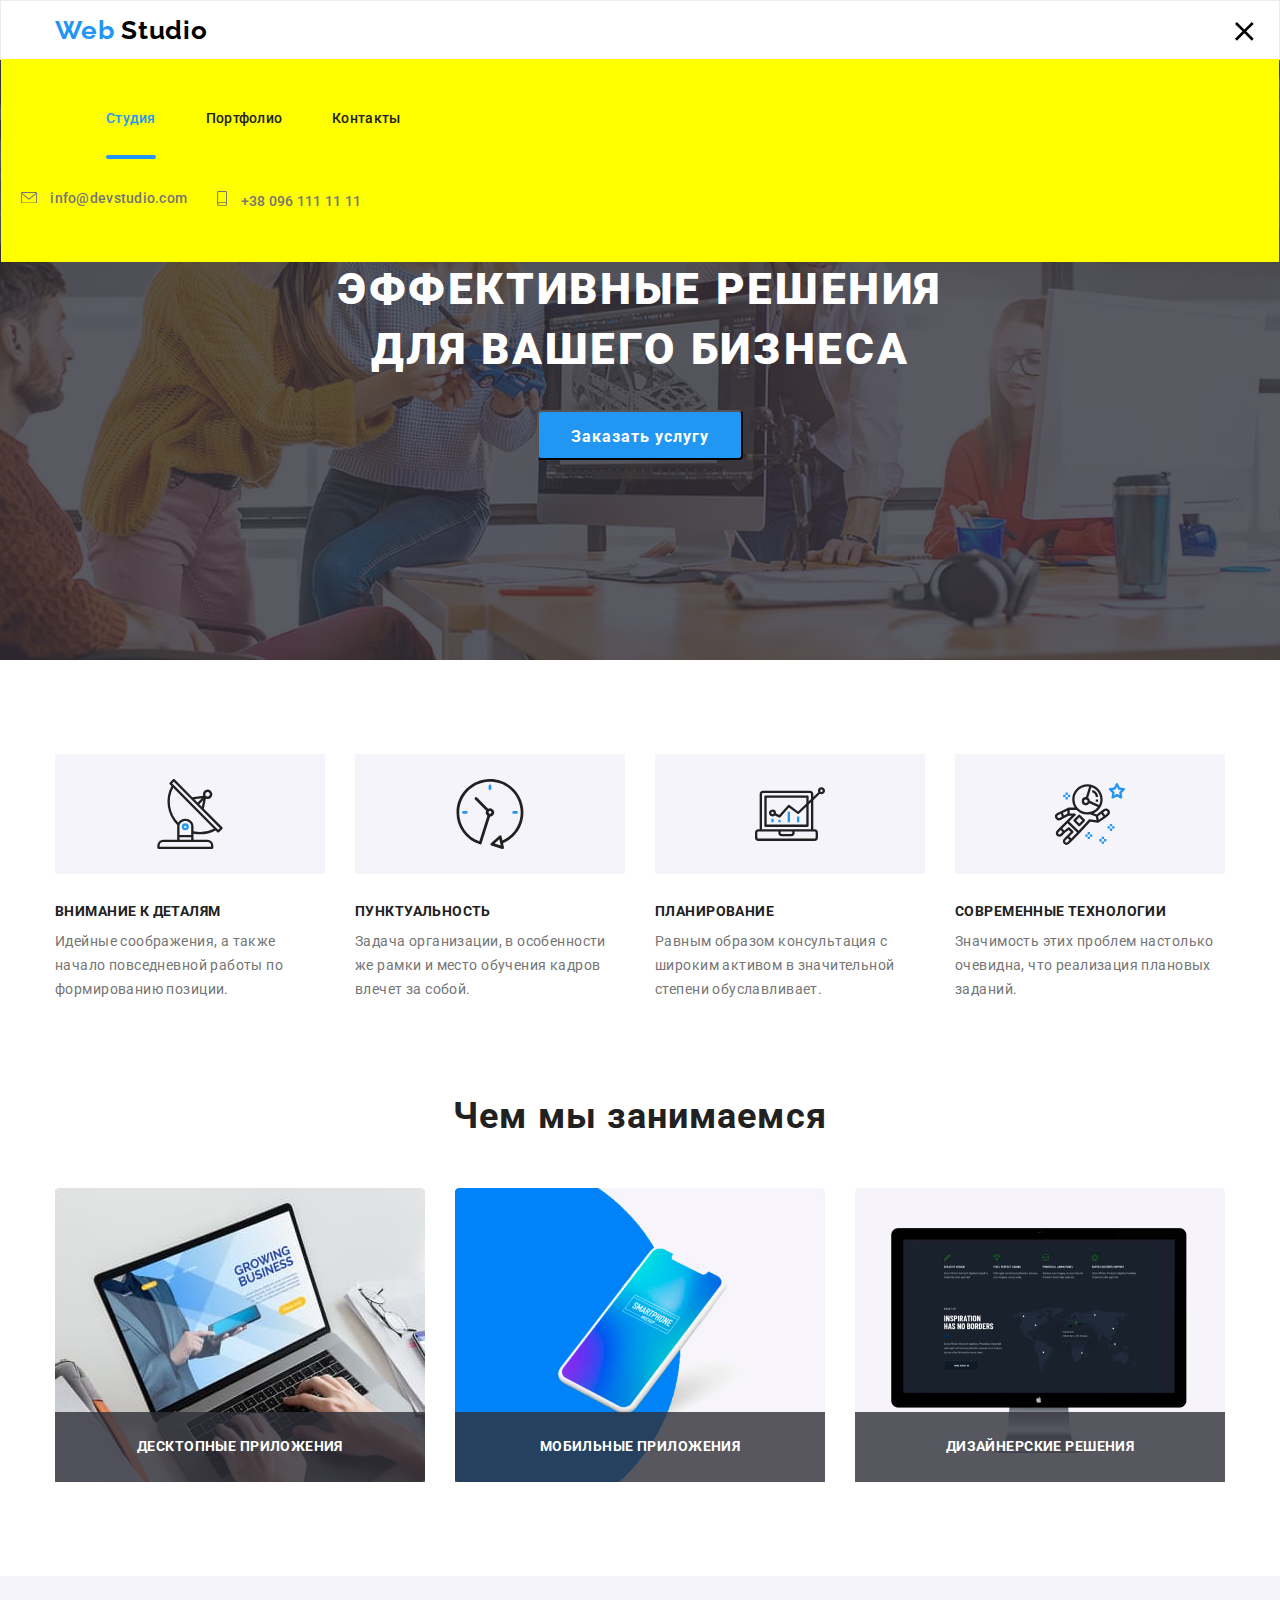
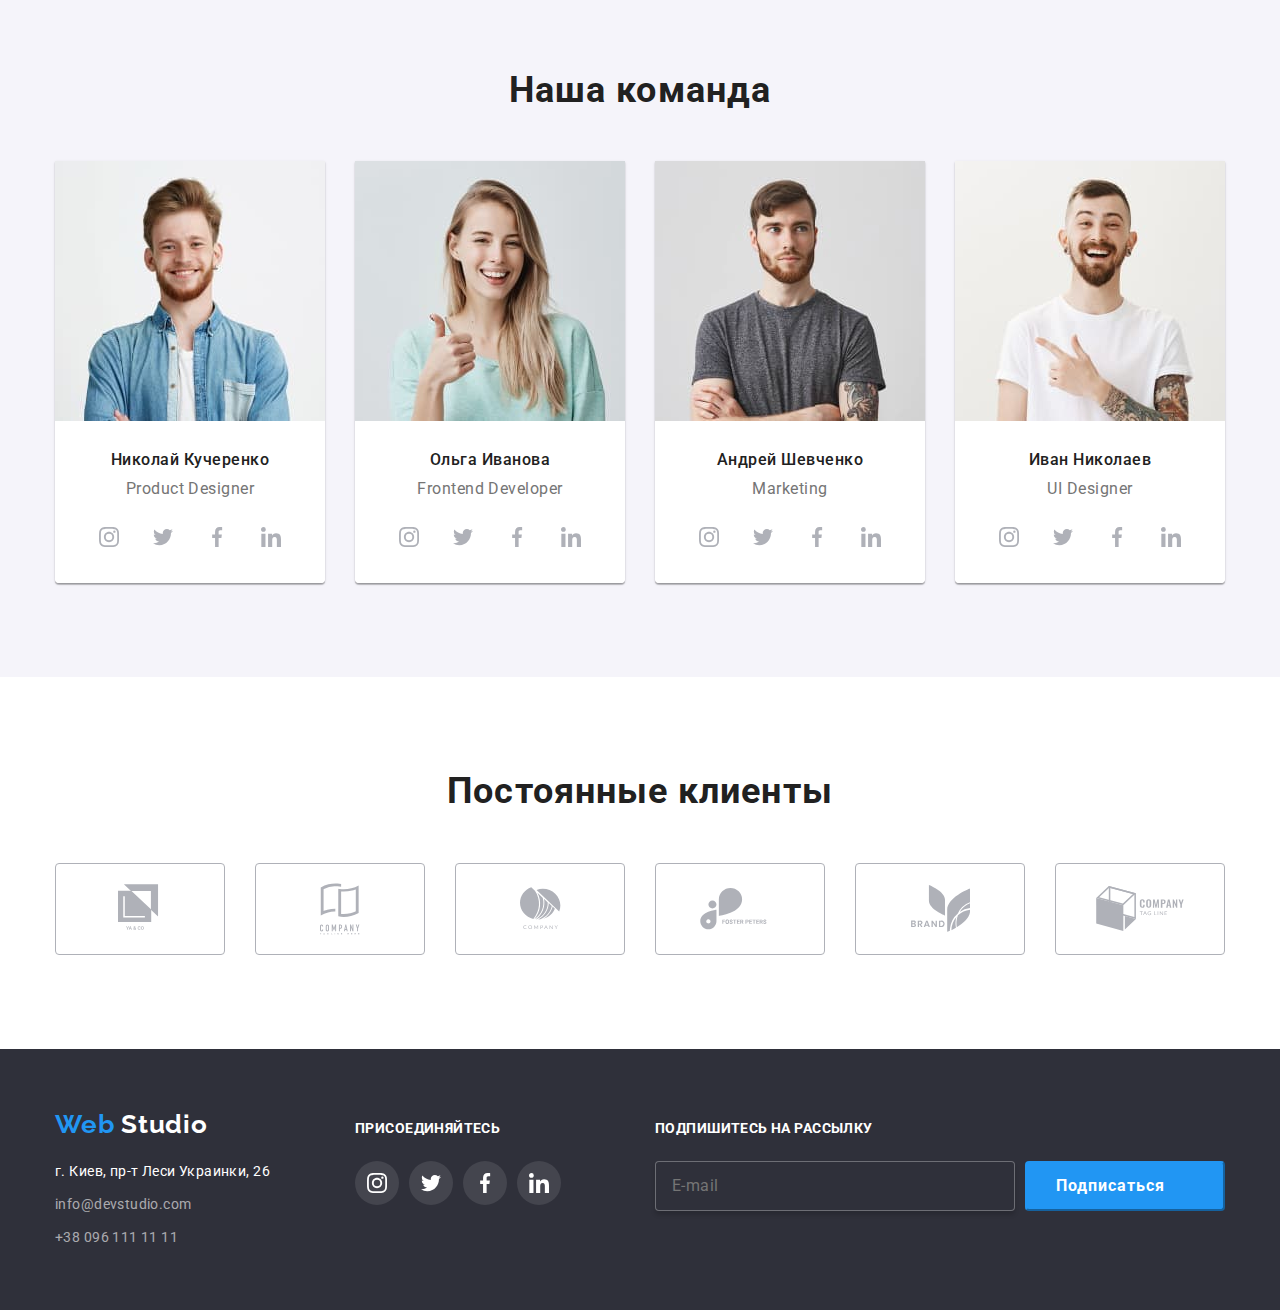
==== commit c209afb7: "додає випадаюче меню хедера для  мобілки" ====
--- a/index.html
+++ b/index.html
@@ -16,7 +16,7 @@
   </head>
 
   <body>
-    <header>
+    <header class="page-header">
       <!-- Главная навигация -->
       <div class="container nav-flex">
         <nav class="nav-flex">
@@ -24,36 +24,58 @@
             <span class="logo-web">Web</span
             ><span class="logo-studio-top"> Studio</span>
           </a>
-          <ul class="menu-nav">
-            <li class="item">
-              <a href="./index.html" class="link nav-link active">Студия</a>
-            </li>
-            <li class="item">
-              <a href="./portfolio.html" class="link nav-link">Портфолио</a>
-            </li>
-            <li class="item">
-              <a href="" class="link nav-link">Контакты</a>
-            </li>
-          </ul>
+          <button
+            type="button"
+            class="menu-button is-open"
+            aria-expanded="false"
+            aria-controls="menu-container"
+            data-menu-button
+          >
+            <svg
+              aria-label="Переключатель мобильного меню"
+              width="40"
+              height="40"
+            >
+              <use
+                class="icon-cross"
+                href="./images/sprite.svg#icon-cross"
+              ></use>
+              <use class="icon-menu" href="./images/sprite.svg#icon-menu"></use>
+            </svg>
+          </button>
+          <div class="menu-container is-open" id="menu-container" data-menu>
+            <ul class="menu-nav">
+              <li class="item">
+                <a href="./index.html" class="link nav-link active">Студия</a>
+              </li>
+              <li class="item">
+                <a href="./portfolio.html" class="link nav-link">Портфолио</a>
+              </li>
+              <li class="item">
+                <a href="" class="link nav-link">Контакты</a>
+              </li>
+            </ul>
+
+            <!-- Контакты -->
+            <!-- <div class="contacts-flex"> -->
+            <address class="contacts contacts-flex">
+              <a href="mailto:info@devstudio.com" class="link item">
+                <svg width="16" height="11.2" class="hdr-icon">
+                  <use href="./images/sprite.svg#icon-envelope"></use>
+                </svg>
+                info@devstudio.com
+              </a>
+
+              <a href="tel:+380961111111" class="link item">
+                <svg width="10" height="14.94" class="hdr-icon">
+                  <use href="./images/sprite.svg#icon-smartphone"></use>
+                </svg>
+                +38 096 111 11 11</a
+              >
+            </address>
+            <!-- </div> -->
+          </div>
         </nav>
-        <!-- Контакты -->
-        <!-- <div class="contacts-flex"> -->
-        <address class="contacts contacts-flex">
-          <a href="mailto:info@devstudio.com" class="link item">
-            <svg width="16" height="11.2" class="hdr-icon">
-              <use href="./images/sprite.svg#icon-envelope"></use>
-            </svg>
-            info@devstudio.com
-          </a>
-
-          <a href="tel:+380961111111" class="link item">
-            <svg width="10" height="14.94" class="hdr-icon">
-              <use href="./images/sprite.svg#icon-smartphone"></use>
-            </svg>
-            +38 096 111 11 11</a
-          >
-        </address>
-        <!-- </div> -->
       </div>
     </header>
     <main>
@@ -410,64 +432,72 @@
     </main>
     <footer>
       <div class="footer-top-box container">
-        <div class="company-address">
-          <a href="./index.html">
-            <span class="logo-web">Web</span
-            ><span class="logo-studio-bottom"> Studio</span>
-          </a>
-          <address class="footer-address">
-            <span>г. Киев, пр-т Леси Украинки, 26</span>
-            <a href="mailto:info@devstudio.com">
-              <!-- <img src="./images/envelope.svg" alt="" /> -->
-              info@devstudio.com
+        <div class="company-address-join">
+          <div class="company-address">
+            <a href="./index.html">
+              <span class="logo-web">Web</span
+              ><span class="logo-studio-bottom"> Studio</span>
             </a>
-
-            <a href="tel:+380961111111">
-              <!-- <img src="./images/smartphone.svg" alt="" /> -->
-              +38 096 111 11 11</a
-            >
-          </address>
-        </div>
-        <div class="join">
-          <b>присоединяйтесь</b>
-          <ul class="social-link sl-fr">
-            <li>
-              <a
-                href=""
-                class="social-link-svg"
-                aria-label="Ссылка на instagram"
+            <address class="footer-address">
+              <span>г. Киев, пр-т Леси Украинки, 26</span>
+              <a href="mailto:info@devstudio.com">
+                <!-- <img src="./images/envelope.svg" alt="" /> -->
+                info@devstudio.com
+              </a>
+
+              <a href="tel:+380961111111">
+                <!-- <img src="./images/smartphone.svg" alt="" /> -->
+                +38 096 111 11 11</a
               >
-                <svg width="20" height="20" class="social-icon-fr">
-                  <use href="./images/sprite.svg#icon-instagram"></use>
-                </svg>
-              </a>
-            </li>
-            <li>
-              <a href="" class="social-link-svg" aria-label="Ссылка на twitter"
-                ><svg width="20" height="20" class="social-icon-fr">
-                  <use href="./images/sprite.svg#icon-twitter"></use>
-                </svg>
-              </a>
-            </li>
-            <li>
-              <a href="" class="social-link-svg" aria-label="Ссылка на facebook"
-                ><svg width="20" height="20" class="social-icon-fr">
-                  <use href="./images/sprite.svg#icon-facebook"></use>
-                </svg>
-              </a>
-            </li>
-            <li>
-              <a
-                href=""
-                class="social-link-svg"
-                aria-label="Ссылка на linkedin"
-              >
-                <svg width="20" height="20" class="social-icon-fr">
-                  <use href="./images/sprite.svg#icon-linkedin"></use>
-                </svg>
-              </a>
-            </li>
-          </ul>
+            </address>
+          </div>
+          <div class="join">
+            <b>присоединяйтесь</b>
+            <ul class="social-link sl-fr">
+              <li>
+                <a
+                  href=""
+                  class="social-link-svg"
+                  aria-label="Ссылка на instagram"
+                >
+                  <svg width="20" height="20" class="social-icon-fr">
+                    <use href="./images/sprite.svg#icon-instagram"></use>
+                  </svg>
+                </a>
+              </li>
+              <li>
+                <a
+                  href=""
+                  class="social-link-svg"
+                  aria-label="Ссылка на twitter"
+                  ><svg width="20" height="20" class="social-icon-fr">
+                    <use href="./images/sprite.svg#icon-twitter"></use>
+                  </svg>
+                </a>
+              </li>
+              <li>
+                <a
+                  href=""
+                  class="social-link-svg"
+                  aria-label="Ссылка на facebook"
+                  ><svg width="20" height="20" class="social-icon-fr">
+                    <use href="./images/sprite.svg#icon-facebook"></use>
+                  </svg>
+                </a>
+              </li>
+              <li>
+                <a
+                  href=""
+                  class="social-link-svg"
+                  aria-label="Ссылка на linkedin"
+                >
+                  <svg width="20" height="20" class="social-icon-fr">
+                    <use href="./images/sprite.svg#icon-linkedin"></use>
+                  </svg>
+                </a>
+              </li>
+            </ul>
+          </div>
         </div>
         <form class="subscribe-form">
           <label class="subscribe-label">
@@ -576,6 +606,7 @@
       //     });
       //   })();
     </script>
+    <script src="./js/menu.js"></script>
   </body>
 </html>
 
--- a/css/main.min.css
+++ b/css/main.min.css
@@ -1,2 +1,2 @@
-header{border:1px solid #ececec}body{font-family:Roboto, sans-serif;background-color:#ffffff}a{text-decoration:none}li{list-style-type:none}ul{margin-top:0;margin-bottom:0;margin-left:0;padding-left:0}address{font-style:normal}.container{padding-left:15px;padding-right:15px;margin-left:auto;margin-right:auto}@media screen and (min-width: 480px){.container{width:480px}}@media screen and (min-width: 768px){.container{width:768px}}@media screen and (min-width: 1200px){.container{width:1200px}}img{display:block;max-width:100%;height:auto}.hidden{position:absolute;width:1px;height:1px;margin:-1px;border:0;padding:0;clip:rect(0 0 0 0);overflow:hidden}.button{display:inline-block;-webkit-box-sizing:border-box;box-sizing:border-box;min-width:200px;min-height:50px;border-radius:4px;padding:10px 32px;text-align:center}.title{display:block;margin:0 0 30px 0;font-weight:700;font-size:36px;line-height:1.16;text-align:center;letter-spacing:0.03em;color:#212121}@media screen and (min-width: 1200px){.title{margin-bottom:50px}}.logo-web{color:#2196f3;font-family:Raleway, sans-serif;font-weight:700;font-size:26px;line-height:1.19;letter-spacing:0.03em}.logo-studio-top{color:#000;font-family:Raleway, sans-serif;font-weight:700;font-size:26px;line-height:1.19;letter-spacing:0.03em}.nav-link{position:relative;display:block;padding-top:32px;padding-bottom:32px;font-family:Roboto;font-weight:500;font-size:14px;line-height:1.14;letter-spacing:0.02em;color:#212121;-webkit-transition:color 250ms cubic-bezier(0.4, 0, 0.2, 1);transition:color 250ms cubic-bezier(0.4, 0, 0.2, 1)}.nav-link:hover,.nav-link:focus{color:#2196f3}.active{color:#2196f3}.active::after{content:'';position:absolute;bottom:0;left:0;height:4px;width:100%;background-color:#2196f3;border-radius:2px}.menu-nav{display:-webkit-box;display:-ms-flexbox;display:flex;margin-left:85px}.menu-nav .item+.item{margin-left:50px}.nav-flex{display:-webkit-box;display:-ms-flexbox;display:flex;-webkit-box-align:center;-ms-flex-align:center;align-items:center;-webkit-box-pack:start;-ms-flex-pack:start;justify-content:flex-start}.contacts-flex{display:-webkit-box;display:-ms-flexbox;display:flex;margin-left:auto}.contacts a:not(:last-child){margin-right:30px}.contacts>a{padding-top:32px;padding-bottom:32px;font-family:Roboto;font-weight:500;font-size:14px;line-height:1.14;letter-spacing:0.02em;color:#757575;-webkit-transition:color 250ms cubic-bezier(0.4, 0, 0.2, 1);transition:color 250ms cubic-bezier(0.4, 0, 0.2, 1)}.contacts>a:hover,.contacts>a:focus{color:#2196f3;--color2: #2196f3}.hdr-icon{margin-right:10px;fill:var(--color2, #757575);-webkit-transition:fill 250ms cubic-bezier(0.4, 0, 0.2, 1);transition:fill 250ms cubic-bezier(0.4, 0, 0.2, 1)}.overlay{display:-webkit-box;display:-ms-flexbox;display:flex;-webkit-box-align:center;-ms-flex-align:center;align-items:center;-webkit-box-pack:center;-ms-flex-pack:center;justify-content:center;max-width:1600px;height:600px;margin-left:auto;margin-right:auto;background:grey;background-image:-webkit-gradient(linear, left top, right top, from(rgba(47,48,58,0.8)), to(rgba(47,48,58,0.8))),url(../images/Header-img.jpg);background-image:linear-gradient(to right, rgba(47,48,58,0.8), rgba(47,48,58,0.8)),url(../images/Header-img.jpg);background-repeat:no-repeat;background-position:center;background-size:cover;-webkit-box-orient:vertical;-webkit-box-direction:normal;-ms-flex-direction:column;flex-direction:column;padding-top:200px;padding-bottom:200px}.hero h1{font-family:Roboto;font-style:normal;font-weight:900;font-size:26px;line-height:1.62;text-align:center;letter-spacing:0.06em;text-transform:uppercase;color:#fff;margin-top:0;margin-bottom:30px}@media screen and (min-width: 768px){.hero h1{font-size:44px;line-height:1.36}}.order{font-weight:700;font-size:16px;line-height:1.87;letter-spacing:0.06em;color:#fff;background-color:#2196f3;text-transform:none}.backdrop{position:fixed;top:0;left:0;-webkit-transition:opacity 250ms cubic-bezier(0.4, 0, 0.2, 1);transition:opacity 250ms cubic-bezier(0.4, 0, 0.2, 1);width:100%;height:100%;background-color:rgba(0,0,0,0.2)}.backdrop.is-hidden{visibility:hidden;opacity:0;pointer-events:none}.modal{position:absolute;top:50%;left:50%;-webkit-transform:translate(-50%, -50%);transform:translate(-50%, -50%);overflow:auto;min-width:528px;min-height:581px;padding:40px 39px 40px 41px;background-color:#fff;-webkit-box-shadow:0px 2px 1px rgba(0,0,0,0.2),0px 1px 1px rgba(0,0,0,0.14),0px 1px 3px rgba(0,0,0,0.12);box-shadow:0px 2px 1px rgba(0,0,0,0.2),0px 1px 1px rgba(0,0,0,0.14),0px 1px 3px rgba(0,0,0,0.12);border-radius:4px}.form{width:100%;margin-left:auto;margin-right:auto}.modal-close{position:absolute;top:8px;right:8px;width:30px;height:30px;border-radius:50%;border:1px solid rgba(0,0,0,0.1);background-color:#fff;cursor:pointer}.icon-close{fill:var(--color5, #212121);-webkit-transition:fill 250ms cubic-bezier(0.4, 0, 0.2, 1);transition:fill 250ms cubic-bezier(0.4, 0, 0.2, 1)}.modal-close:focus .icon-close,.modal-close:hover .icon-close{--color5: #2196f3}.form-title{display:inline-block;margin:0 0 30px 0;font-family:Roboto;font-style:normal;font-weight:700;font-size:20px;line-height:1.15;text-align:center;letter-spacing:0.03em;color:#212121}.agreement-terms{margin-left:2px;-webkit-text-decoration-line:underline;text-decoration-line:underline;color:#2196f3}.form-field{position:relative;display:-webkit-box;display:-ms-flexbox;display:flex;-webkit-box-orient:vertical;-webkit-box-direction:normal;-ms-flex-direction:column;flex-direction:column;margin-bottom:28px}.form-label{position:absolute;top:50%;left:0;-webkit-transform:translateY(-50%) translateX(42px);transform:translateY(-50%) translateX(42px);font-style:normal;font-weight:400;font-size:14px;line-height:1.14;letter-spacing:0.01em;color:#757575;-webkit-transition:250ms cubic-bezier(0.4, 0, 0.2, 1);transition:250ms cubic-bezier(0.4, 0, 0.2, 1)}.form-label-2{position:absolute;top:22px;left:16px;-webkit-transform:translateY(-50%);transform:translateY(-50%);font-style:normal;font-weight:400;font-size:14px;line-height:1.14;letter-spacing:0.01em;color:#757575;-webkit-transition:250ms cubic-bezier(0.4, 0, 0.2, 1);transition:250ms cubic-bezier(0.4, 0, 0.2, 1)}.form-input:not(:placeholder-shown) ~ .form-label-2,.form-input:focus ~ .form-label-2{-webkit-transform:translateY(-42px);transform:translateY(-42px)}.comment.form-input{padding-left:16px}.form-input{padding:12px 18px 12px 42px;border:1px solid rgba(33,33,33,0.2);border-radius:4px;font-family:Roboto;font-style:normal;font-weight:normal;font-size:14px;line-height:1.14;letter-spacing:0.01em;color:#757575;-webkit-transition:250ms cubic-bezier(0.4, 0, 0.2, 1);transition:250ms cubic-bezier(0.4, 0, 0.2, 1)}.form-input::-webkit-input-placeholder{font-family:Roboto;font-style:normal;font-weight:400;font-size:14px;line-height:1.14;letter-spacing:0.01em;color:#757575}.form-input:-ms-input-placeholder{font-family:Roboto;font-style:normal;font-weight:400;font-size:14px;line-height:1.14;letter-spacing:0.01em;color:#757575}.form-input::-ms-input-placeholder{font-family:Roboto;font-style:normal;font-weight:400;font-size:14px;line-height:1.14;letter-spacing:0.01em;color:#757575}.form-input::placeholder{font-family:Roboto;font-style:normal;font-weight:400;font-size:14px;line-height:1.14;letter-spacing:0.01em;color:#757575}.form-input:focus ~ .icon{--color4: #2196f3}.form-input:focus{outline:none;border-color:#2196f3;--color4: #2196f3}.form-input:not(:placeholder-shown) ~ .form-label,.form-input:focus ~ .form-label{-webkit-transform:translateY(-42px) translateX(16px);transform:translateY(-42px) translateX(16px)}.group-form-fields{margin-bottom:20px}.policy-field{margin:0px 12px 30px 13px;font-style:normal;font-weight:400;font-size:14px;line-height:1.71;letter-spacing:0.03em;color:#757575}.checkbox-field,.checkbox-label{display:-webkit-inline-box;display:-ms-inline-flexbox;display:inline-flex;-webkit-box-align:center;-ms-flex-align:center;align-items:center}.checkbox ~ .checkbox-label:before{content:'';display:block;width:16px;height:15px;border:2px solid #212121;border-radius:3px;margin-right:8px;-ms-flex-negative:0;flex-shrink:0;-webkit-transition:250ms cubic-bezier(0.4, 0, 0.2, 1);transition:250ms cubic-bezier(0.4, 0, 0.2, 1)}.checkbox:checked ~ .checkbox-label:before{background-color:#2196f3;border-color:transparent;background-image:url("../images/icon-check.svg");background-size:contain;background-repeat:no-repeat;background-position:center}.form-field:focus-within *{color:#2196f3}.icon{position:absolute;top:50%;left:19px;-webkit-transform:translateY(-50%);transform:translateY(-50%);fill:var(--color4, #212121);-webkit-transition:fill 250ms cubic-bezier(0.4, 0, 0.2, 1);transition:fill 250ms cubic-bezier(0.4, 0, 0.2, 1)}.button[type='submit']{display:-webkit-box;display:-ms-flexbox;display:flex;-webkit-box-align:center;-ms-flex-align:center;align-items:center;-webkit-box-sizing:border-box;box-sizing:border-box;margin-left:auto;margin-right:auto;min-width:200px;min-height:50px;border-radius:4px;padding:10px 55px;text-align:center;font-style:normal;font-weight:700;font-size:16px;line-height:1.87;letter-spacing:0.06em;background-color:#2196f3;color:#fff;-webkit-box-shadow:0px 2px 1px rgba(0,0,0,0.2),0px 1px 1px rgba(0,0,0,0.14),0px 1px 3px rgba(0,0,0,0.12);box-shadow:0px 2px 1px rgba(0,0,0,0.2),0px 1px 1px rgba(0,0,0,0.14),0px 1px 3px rgba(0,0,0,0.12);border:none}.feature-container{padding-top:60px;padding-bottom:60px}@media screen and (min-width: 1200px){.feature-container{padding-top:94px;padding-bottom:94px}}.feature-items{margin:-15px}@media screen and (min-width: 768px){.feature-items{display:-webkit-box;display:-ms-flexbox;display:flex;-ms-flex-wrap:wrap;flex-wrap:wrap}}.feature-items h3{display:block;margin-top:0;margin-bottom:10px;font-weight:700;font-size:14px;line-height:1.14;letter-spacing:0.03em;text-transform:uppercase;color:#212121}@media screen and (max-width: calc(768px - 1px)){.feature-items h3{text-align:center}}.feature-items p{display:block;margin:0px;font-weight:400;font-size:14px;line-height:1.71;letter-spacing:0.03em;color:#757575}.feature-item:before{display:block;content:'';height:120px;background-color:#f5f4fa;background-repeat:no-repeat;background-position:center;margin-bottom:30px}@media screen and (min-width: 768px){.feature-item{width:calc((100% - 2 * 30px) / 2);margin:15px}}@media screen and (min-width: 1200px){.feature-item{width:calc((100% - 4 * 30px) / 4)}}@media screen and (max-width: calc(768px - 1px)){.feature-item:not(:last-child){margin-bottom:30px}}.icon-antenna::before{background-image:url(../images/antenna.svg)}.icon-clock::before{background-image:url(../images/clock.svg)}.icon-diagram::before{background-image:url(../images/diagram.svg)}.icon-astronaut::before{background-image:url(../images/astronaut.svg)}.employments-container{padding-bottom:94px}@media screen and (max-width: calc(1200px - 1px)){.employments-container{display:none}}.employments{display:-webkit-box;display:-ms-flexbox;display:flex;-webkit-box-pack:justify;-ms-flex-pack:justify;justify-content:space-between;margin:0}.employments-item{position:relative}.employments-name{display:-webkit-box;display:-ms-flexbox;display:flex;-webkit-box-align:center;-ms-flex-align:center;align-items:center;-webkit-box-pack:center;-ms-flex-pack:center;justify-content:center;position:absolute;left:0;bottom:0;width:100%;margin:0;height:70px;font-weight:700;font-size:14px;line-height:1.71;text-align:center;letter-spacing:0.03em;text-transform:uppercase;color:#fff;background:rgba(47,48,58,0.8)}.employments li:not(:last-child){margin-right:30px}.our-team-bg{background-color:#f5f4fa}.team-box{padding-top:94px;padding-bottom:94px}.team-body{background:#fff;border-radius:0px 0px 4px 4px;overflow:hidden;padding-bottom:24px}.team-items{margin:-15px}@media screen and (min-width: 768px){.team-items{display:-webkit-box;display:-ms-flexbox;display:flex;-ms-flex-wrap:wrap;flex-wrap:wrap}}.team-item{-webkit-box-shadow:0px 2px 1px rgba(0,0,0,0.2),0px 1px 1px rgba(0,0,0,0.14),0px 1px 3px rgba(0,0,0,0.12);box-shadow:0px 2px 1px rgba(0,0,0,0.2),0px 1px 1px rgba(0,0,0,0.14),0px 1px 3px rgba(0,0,0,0.12);border-radius:0px 0px 4px 4px}@media screen and (min-width: 768px){.team-item{width:calc((100% - 2 * 30px) / 2);margin:15px}}@media screen and (min-width: 1200px){.team-item{width:calc((100% - 4 * 30px) / 4)}}@media screen and (max-width: calc(768px - 1px)){.team-item:not(:last-child){margin-bottom:30px}}.team-name{display:block;margin-top:0;margin-top:30px;margin-bottom:10px;font-weight:500;font-size:16px;line-height:1.18;text-align:center;letter-spacing:0.03em;color:#212121}.team-function{display:block;margin-top:0;margin-bottom:16px;font-weight:400;font-size:16px;line-height:1.18;text-align:center;letter-spacing:0.03em;color:#757575}.social-link{display:-webkit-box;display:-ms-flexbox;display:flex;-webkit-box-align:center;-ms-flex-align:center;align-items:center;-webkit-box-pack:center;-ms-flex-pack:center;justify-content:center}.social-link-svg{display:-webkit-box;display:-ms-flexbox;display:flex;-webkit-box-align:center;-ms-flex-align:center;align-items:center;-webkit-box-pack:center;-ms-flex-pack:center;justify-content:center;width:44px;height:44px;border-radius:50%;-webkit-transition:background-color 250ms cubic-bezier(0.4, 0, 0.2, 1);transition:background-color 250ms cubic-bezier(0.4, 0, 0.2, 1)}.social-link li:not(:last-child){margin-right:10px}.social-icon{fill:var(--color1, #afb1b8);-webkit-transition:fill 250ms cubic-bezier(0.4, 0, 0.2, 1);transition:fill 250ms cubic-bezier(0.4, 0, 0.2, 1)}.social-link a:hover,.social-link a:focus{--color1: #ffffff;background-color:#2196f3;outline-width:0px}.customer-box{padding-top:94px;padding-bottom:94px}.customer-items{display:-webkit-box;display:-ms-flexbox;display:flex;-webkit-box-align:center;-ms-flex-align:center;align-items:center;-webkit-box-pack:center;-ms-flex-pack:center;justify-content:center;display:block}@media screen and (min-width: 768px){.customer-items{display:-webkit-box;display:-ms-flexbox;display:flex;-ms-flex-wrap:wrap;flex-wrap:wrap;margin:-15px}}.customer-item{display:-webkit-box;display:-ms-flexbox;display:flex;-webkit-box-align:center;-ms-flex-align:center;align-items:center;-webkit-box-pack:center;-ms-flex-pack:center;justify-content:center}@media screen and (min-width: 768px){.customer-item{width:226px;margin:15px}}@media screen and (min-width: 1200px){.customer-item{width:170px}}@media screen and (max-width: calc(768px - 1px)){.customer-item:not(:last-child){margin-bottom:30px}}.customer-link{display:-webkit-box;display:-ms-flexbox;display:flex;-webkit-box-align:center;-ms-flex-align:center;align-items:center;-webkit-box-pack:center;-ms-flex-pack:center;justify-content:center;width:210px;height:90px;border:1px solid #afb1b8;-webkit-box-sizing:content-box;box-sizing:content-box;border-radius:4px;overflow:hidden;fill:var(--color1, #afb1b8);-webkit-transition:border 250ms cubic-bezier(0.4, 0, 0.2, 1);transition:border 250ms cubic-bezier(0.4, 0, 0.2, 1)}@media screen and (min-width: 768px){.customer-link{width:226px}}@media screen and (min-width: 1200px){.customer-link{width:170px}}.customer-icon{fill:var(--color3, #afb1b8);-webkit-transition:fill 250ms cubic-bezier(0.4, 0, 0.2, 1);transition:fill 250ms cubic-bezier(0.4, 0, 0.2, 1)}.customer-link:hover,.customer-link:focus{border:1px solid #2196f3;--color3: #2196f3}footer{background:#2f303a}.company-address{display:block;margin-top:60px;margin-bottom:60px}@media screen and (max-width: calc(1200px - 1px)){.company-address{display:-webkit-box;display:-ms-flexbox;display:flex;-webkit-box-orient:vertical;-webkit-box-direction:normal;-ms-flex-direction:column;flex-direction:column;-webkit-box-align:center;-ms-flex-align:center;align-items:center}}@media screen and (min-width: 1200px){.company-address{display:-webkit-box;display:-ms-flexbox;display:flex;-webkit-box-orient:vertical;-webkit-box-direction:normal;-ms-flex-direction:column;flex-direction:column;min-width:231px}}.company-address>a{display:block;margin-bottom:20px}.footer-address>a{display:block;margin-top:9px}.logo-studio-bottom{color:#fff;font-family:Raleway, sans-serif;font-weight:700;font-size:26px;line-height:1.19;letter-spacing:0.03em}@media screen and (max-width: calc(480px - 1px)){.footer-top-box{display:-webkit-box;display:-ms-flexbox;display:flex;-webkit-box-orient:vertical;-webkit-box-direction:normal;-ms-flex-direction:column;flex-direction:column;-webkit-box-align:center;-ms-flex-align:center;align-items:center}}@media screen and (min-width: 1200px){.footer-top-box{display:-webkit-box;display:-ms-flexbox;display:flex;-webkit-box-align:baseline;-ms-flex-align:baseline;align-items:baseline;-webkit-box-pack:justify;-ms-flex-pack:justify;justify-content:space-between}}.studio-social-links{display:-webkit-box;display:-ms-flexbox;display:flex;-webkit-box-align:end;-ms-flex-align:end;align-items:flex-end;-webkit-box-pack:justify;-ms-flex-pack:justify;justify-content:space-between;margin:20px 0 0 0}.footer-address{font-weight:400;font-size:14px;line-height:1.71;letter-spacing:0.03em;color:#fff}@media screen and (max-width: calc(1200px - 1px)){.footer-address{display:-webkit-box;display:-ms-flexbox;display:flex;-webkit-box-orient:vertical;-webkit-box-direction:normal;-ms-flex-direction:column;flex-direction:column;-webkit-box-align:center;-ms-flex-align:center;align-items:center}}.footer-address a{color:rgba(255,255,255,0.6)}.footer-address a:hover,.footer-address a:focus{cursor:url(../images/finger.svg),pointer}.join{height:41%}@media screen and (max-width: calc(1200px - 1px)){.join{display:-webkit-box;display:-ms-flexbox;display:flex;-webkit-box-orient:vertical;-webkit-box-direction:normal;-ms-flex-direction:column;flex-direction:column;-webkit-box-align:center;-ms-flex-align:center;align-items:center;margin-bottom:60px}}@media screen and (min-width: 1200px){.join{margin-left:69px}}.join b{display:inline-block;font-weight:700;font-size:14px;line-height:1.71;letter-spacing:0.03em;text-transform:uppercase;color:#fff;margin-bottom:20px}.join a{color:#fff}.social-icon-fr{fill:var(--color1, #fff)}.sl-fr{display:-webkit-box;display:-ms-flexbox;display:flex;-webkit-box-align:center;-ms-flex-align:center;align-items:center;-webkit-box-pack:center;-ms-flex-pack:center;justify-content:center}.sl-fr a{background:rgba(255,255,255,0.1);-webkit-transition:background-color 250ms cubic-bezier(0.4, 0, 0.2, 1);transition:background-color 250ms cubic-bezier(0.4, 0, 0.2, 1)}.sl-fr a:hover,.sl-fr a:focus{cursor:url(../images/finger.svg),pointer}.subscribe-form{display:-webkit-box;display:-ms-flexbox;display:flex}@media screen and (max-width: calc(1200px - 1px)){.subscribe-form{-webkit-box-orient:vertical;-webkit-box-direction:normal;-ms-flex-direction:column;flex-direction:column;-webkit-box-align:center;-ms-flex-align:center;align-items:center}}@media screen and (min-width: 1200px){.subscribe-form{margin-left:94px}}.subscribe-label{font-weight:700;font-size:16px;line-height:1.87;letter-spacing:0.06em;color:#fff}@media screen and (min-width: 1200px){.subscribe-label{margin-right:10px}}@media screen and (max-width: calc(1200px - 1px)){.subscribe-label{margin-bottom:20px}}.subscribe-title{display:inline-block;margin-bottom:20px;font-weight:700;font-size:14px;line-height:1.71;letter-spacing:0.03em;text-transform:uppercase;color:#fff}@media screen and (max-width: calc(1200px - 1px)){.subscribe-title{text-align:center;width:100%}}.subscribe-button{display:-webkit-box;display:-ms-flexbox;display:flex;-webkit-box-align:center;-ms-flex-align:center;align-items:center;text-align:center;margin-top:auto;width:200px;height:50px;padding:10px 62px 10px 29px;font-family:Roboto;font-style:normal;font-weight:700;font-size:16px;line-height:1.87;letter-spacing:0.06em;color:#fff;background-color:rgba(255,255,255,0.1);border-radius:4px;-webkit-transition:color 250ms cubic-bezier(0.4, 0, 0.2, 1),background-color 250ms cubic-bezier(0.4, 0, 0.2, 1);transition:color 250ms cubic-bezier(0.4, 0, 0.2, 1),background-color 250ms cubic-bezier(0.4, 0, 0.2, 1)}.subscribe-button:hover,.subscribe-button:focus{color:#fff;background-color:#2196f3;cursor:url(../images/icon-send.svg),pointer}.email-subscribe{display:inline-block;margin-left:0;height:50px;padding-left:16px;width:100%;font-style:normal;font-weight:normal;font-size:16px;line-height:1.25px;letter-spacing:0.03em;color:rgba(255,255,255,0.6);background-color:#2f303a;border:1px solid rgba(255,255,255,0.3);-webkit-box-sizing:border-box;box-sizing:border-box;-webkit-box-shadow:0px 4px 4px rgba(0,0,0,0.15);box-shadow:0px 4px 4px rgba(0,0,0,0.15);border-radius:4px}.pf-body{padding-top:93px;padding-bottom:94px}.filters{display:-webkit-box;display:-ms-flexbox;display:flex;-webkit-box-pack:center;-ms-flex-pack:center;justify-content:center;margin-bottom:34px}.filters>li:not(:last-child){margin-right:8px}.filters button{font-weight:500;font-size:16px;line-height:1.63;text-align:center;letter-spacing:0.03em;color:#212121;background-color:#f5f4fa;padding:6px 22px;border:none;border-radius:4px;overflow:hidden;border:0;-webkit-transition:color 250ms cubic-bezier(0.4, 0, 0.2, 1),background-color 250ms cubic-bezier(0.4, 0, 0.2, 1);transition:color 250ms cubic-bezier(0.4, 0, 0.2, 1),background-color 250ms cubic-bezier(0.4, 0, 0.2, 1)}.filters button:hover,.filters button:focus{color:#fff;background-color:#2196f3;cursor:pointer}.card-title h2,.card-discription p{display:block;margin:0}.card-title{display:inline-block;margin-bottom:4px}.card-body{padding:20px 24px;border-left:1px solid #eeeeee;border-right:1px solid #eeeeee;border-bottom:1px solid #eeeeee}.clients-list{display:-webkit-box;display:-ms-flexbox;display:flex;-ms-flex-wrap:wrap;flex-wrap:wrap}.clients-item{width:calc((100% - 30px * 2) / 3);margin-right:30px}.clients-item:nth-child(3n){margin-right:0}.clients-item:nth-child(n+4){margin-top:30px}.clients-list h2{font-weight:700;font-size:18px;line-height:2;letter-spacing:0.06em;color:#212121}.clients-list .card-discription{font-weight:400;font-size:16px;line-height:1.87;letter-spacing:0.03em;color:#757575}.card-image-container{position:relative;overflow:hidden}.card:hover .info-overlay,.card:focus-within .info-overlay{-webkit-transform:translateY(0%);transform:translateY(0%)}.card{-webkit-transition:-webkit-box-shadow 250ms cubic-bezier(0.4, 0, 0.2, 1);transition:-webkit-box-shadow 250ms cubic-bezier(0.4, 0, 0.2, 1);transition:box-shadow 250ms cubic-bezier(0.4, 0, 0.2, 1);transition:box-shadow 250ms cubic-bezier(0.4, 0, 0.2, 1), -webkit-box-shadow 250ms cubic-bezier(0.4, 0, 0.2, 1)}.card:hover,.card:focus-within{-webkit-box-shadow:1px 4px 6px rgba(0,0,0,0.16),0px 4px 4px rgba(0,0,0,0.06),0px 1px 1px rgba(0,0,0,0.12);box-shadow:1px 4px 6px rgba(0,0,0,0.16),0px 4px 4px rgba(0,0,0,0.06),0px 1px 1px rgba(0,0,0,0.12)}.info-overlay{position:absolute;left:0;bottom:0;-webkit-transform:translateY(100%);transform:translateY(100%);height:100%;overflow:hidden;-webkit-transition:transformY,250ms cubic-bezier(0.4, 0, 0.2, 1);transition:transformY,250ms cubic-bezier(0.4, 0, 0.2, 1);display:inline-block;padding:63px 24px;margin:0;font-weight:400;font-size:18px;line-height:1.56;letter-spacing:0.03em;color:#fff;background-color:#2196f3}
+header{border:1px solid #ececec}body{font-family:Roboto, sans-serif;background-color:#ffffff}a{text-decoration:none}li{list-style-type:none}ul{margin-top:0;margin-bottom:0;margin-left:0;padding-left:0}address{font-style:normal}.container{padding-left:15px;padding-right:15px;margin-left:auto;margin-right:auto}@media screen and (min-width: 480px){.container{width:480px}}@media screen and (min-width: 768px){.container{width:768px}}@media screen and (min-width: 1200px){.container{width:1200px}}img{display:block;max-width:100%;height:auto}.hidden{position:absolute;width:1px;height:1px;margin:-1px;border:0;padding:0;clip:rect(0 0 0 0);overflow:hidden}.button{display:inline-block;-webkit-box-sizing:border-box;box-sizing:border-box;min-width:200px;min-height:50px;border-radius:4px;padding:10px 32px;text-align:center}.title{display:block;margin:0 0 30px 0;font-weight:700;font-size:36px;line-height:1.16;text-align:center;letter-spacing:0.03em;color:#212121}@media screen and (min-width: 1200px){.title{margin-bottom:50px}}.logo-web{color:#2196f3;font-family:Raleway, sans-serif;font-weight:700;font-size:24px;line-height:1.16;letter-spacing:0.03em}@media screen and (min-width: 1200px){.logo-web{font-size:26px;font-size:26px;line-height:1.19}}.logo-studio-top{color:#000;font-family:Raleway, sans-serif;font-weight:700;font-size:24px;line-height:1.16;letter-spacing:0.03em}@media screen and (min-width: 1200px){.logo-studio-top{font-size:26px;font-size:26px;line-height:1.19}}.menu-button{position:absolute;top:0;right:0;-webkit-transform:translateY(10px) translateX(-15px);transform:translateY(10px) translateX(-15px);display:-webkit-inline-box;display:-ms-inline-flexbox;display:inline-flex;margin:0;padding:0;border:none;background-color:transparent}.menu-button .icon-cross{display:none}.menu-button.is-open .icon-cross{display:block}.menu-button.is-open .icon-menu{display:none}.page-header{position:relative;display:-webkit-box;display:-ms-flexbox;display:flex;-webkit-box-align:center;-ms-flex-align:center;align-items:center;min-height:60px}.menu-container{display:none;position:absolute;top:100%;left:0;width:100%;background-color:yellow;padding:20px;text-align:center}.menu-container.is-open{display:block}.nav-link{position:relative;display:block;padding-top:32px;padding-bottom:32px;font-family:Roboto;font-weight:500;font-size:14px;line-height:1.14;letter-spacing:0.02em;color:#212121;-webkit-transition:color 250ms cubic-bezier(0.4, 0, 0.2, 1);transition:color 250ms cubic-bezier(0.4, 0, 0.2, 1)}.nav-link:hover,.nav-link:focus{color:#2196f3}.active{color:#2196f3}.active::after{content:'';position:absolute;bottom:0;left:0;height:4px;width:100%;background-color:#2196f3;border-radius:2px}.menu-nav{display:-webkit-box;display:-ms-flexbox;display:flex;margin-left:85px}.menu-nav .item+.item{margin-left:50px}.nav-flex{display:-webkit-box;display:-ms-flexbox;display:flex;-webkit-box-align:center;-ms-flex-align:center;align-items:center;-webkit-box-pack:start;-ms-flex-pack:start;justify-content:flex-start}.contacts-flex{display:-webkit-box;display:-ms-flexbox;display:flex;margin-left:auto}.contacts a:not(:last-child){margin-right:30px}.contacts>a{padding-top:32px;padding-bottom:32px;font-family:Roboto;font-weight:500;font-size:14px;line-height:1.14;letter-spacing:0.02em;color:#757575;-webkit-transition:color 250ms cubic-bezier(0.4, 0, 0.2, 1);transition:color 250ms cubic-bezier(0.4, 0, 0.2, 1)}.contacts>a:hover,.contacts>a:focus{color:#2196f3;--color2: #2196f3}.hdr-icon{margin-right:10px;fill:var(--color2, #757575);-webkit-transition:fill 250ms cubic-bezier(0.4, 0, 0.2, 1);transition:fill 250ms cubic-bezier(0.4, 0, 0.2, 1)}.overlay{display:-webkit-box;display:-ms-flexbox;display:flex;-webkit-box-align:center;-ms-flex-align:center;align-items:center;-webkit-box-pack:center;-ms-flex-pack:center;justify-content:center;max-width:1600px;height:600px;margin-left:auto;margin-right:auto;background:grey;background-image:-webkit-gradient(linear, left top, right top, from(rgba(47,48,58,0.8)), to(rgba(47,48,58,0.8))),url(../images/Header-img.jpg);background-image:linear-gradient(to right, rgba(47,48,58,0.8), rgba(47,48,58,0.8)),url(../images/Header-img.jpg);background-repeat:no-repeat;background-position:center;background-size:cover;-webkit-box-orient:vertical;-webkit-box-direction:normal;-ms-flex-direction:column;flex-direction:column;padding-top:200px;padding-bottom:200px}.hero h1{font-family:Roboto;font-style:normal;font-weight:900;font-size:26px;line-height:1.62;text-align:center;letter-spacing:0.06em;text-transform:uppercase;color:#fff;margin-top:0;margin-bottom:30px}@media screen and (min-width: 768px){.hero h1{font-size:44px;line-height:1.36}}.order{font-weight:700;font-size:16px;line-height:1.87;letter-spacing:0.06em;color:#fff;background-color:#2196f3;text-transform:none}.backdrop{position:fixed;top:0;left:0;-webkit-transition:opacity 250ms cubic-bezier(0.4, 0, 0.2, 1);transition:opacity 250ms cubic-bezier(0.4, 0, 0.2, 1);width:100%;height:100%;background-color:rgba(0,0,0,0.2)}.backdrop.is-hidden{visibility:hidden;opacity:0;pointer-events:none}.modal{position:absolute;top:50%;left:50%;-webkit-transform:translate(-50%, -50%);transform:translate(-50%, -50%);overflow:auto;min-width:528px;min-height:581px;padding:40px 39px 40px 41px;background-color:#fff;-webkit-box-shadow:0px 2px 1px rgba(0,0,0,0.2),0px 1px 1px rgba(0,0,0,0.14),0px 1px 3px rgba(0,0,0,0.12);box-shadow:0px 2px 1px rgba(0,0,0,0.2),0px 1px 1px rgba(0,0,0,0.14),0px 1px 3px rgba(0,0,0,0.12);border-radius:4px}.form{width:100%;margin-left:auto;margin-right:auto}.modal-close{position:absolute;top:8px;right:8px;width:30px;height:30px;border-radius:50%;border:1px solid rgba(0,0,0,0.1);background-color:#fff;cursor:pointer}.icon-close{fill:var(--color5, #212121);-webkit-transition:fill 250ms cubic-bezier(0.4, 0, 0.2, 1);transition:fill 250ms cubic-bezier(0.4, 0, 0.2, 1)}.modal-close:focus .icon-close,.modal-close:hover .icon-close{--color5: #2196f3}.form-title{display:inline-block;margin:0 0 30px 0;font-family:Roboto;font-style:normal;font-weight:700;font-size:20px;line-height:1.15;text-align:center;letter-spacing:0.03em;color:#212121}.agreement-terms{margin-left:2px;-webkit-text-decoration-line:underline;text-decoration-line:underline;color:#2196f3}.form-field{position:relative;display:-webkit-box;display:-ms-flexbox;display:flex;-webkit-box-orient:vertical;-webkit-box-direction:normal;-ms-flex-direction:column;flex-direction:column;margin-bottom:28px}.form-label{position:absolute;top:50%;left:0;-webkit-transform:translateY(-50%) translateX(42px);transform:translateY(-50%) translateX(42px);font-style:normal;font-weight:400;font-size:14px;line-height:1.14;letter-spacing:0.01em;color:#757575;-webkit-transition:250ms cubic-bezier(0.4, 0, 0.2, 1);transition:250ms cubic-bezier(0.4, 0, 0.2, 1)}.form-label-2{position:absolute;top:22px;left:16px;-webkit-transform:translateY(-50%);transform:translateY(-50%);font-style:normal;font-weight:400;font-size:14px;line-height:1.14;letter-spacing:0.01em;color:#757575;-webkit-transition:250ms cubic-bezier(0.4, 0, 0.2, 1);transition:250ms cubic-bezier(0.4, 0, 0.2, 1)}.form-input:not(:placeholder-shown) ~ .form-label-2,.form-input:focus ~ .form-label-2{-webkit-transform:translateY(-42px);transform:translateY(-42px)}.comment.form-input{padding-left:16px}.form-input{padding:12px 18px 12px 42px;border:1px solid rgba(33,33,33,0.2);border-radius:4px;font-family:Roboto;font-style:normal;font-weight:normal;font-size:14px;line-height:1.14;letter-spacing:0.01em;color:#757575;-webkit-transition:250ms cubic-bezier(0.4, 0, 0.2, 1);transition:250ms cubic-bezier(0.4, 0, 0.2, 1)}.form-input::-webkit-input-placeholder{font-family:Roboto;font-style:normal;font-weight:400;font-size:14px;line-height:1.14;letter-spacing:0.01em;color:#757575}.form-input:-ms-input-placeholder{font-family:Roboto;font-style:normal;font-weight:400;font-size:14px;line-height:1.14;letter-spacing:0.01em;color:#757575}.form-input::-ms-input-placeholder{font-family:Roboto;font-style:normal;font-weight:400;font-size:14px;line-height:1.14;letter-spacing:0.01em;color:#757575}.form-input::placeholder{font-family:Roboto;font-style:normal;font-weight:400;font-size:14px;line-height:1.14;letter-spacing:0.01em;color:#757575}.form-input:focus ~ .icon{--color4: #2196f3}.form-input:focus{outline:none;border-color:#2196f3;--color4: #2196f3}.form-input:not(:placeholder-shown) ~ .form-label,.form-input:focus ~ .form-label{-webkit-transform:translateY(-42px) translateX(16px);transform:translateY(-42px) translateX(16px)}.group-form-fields{margin-bottom:20px}.policy-field{margin:0px 12px 30px 13px;font-style:normal;font-weight:400;font-size:14px;line-height:1.71;letter-spacing:0.03em;color:#757575}.checkbox-field,.checkbox-label{display:-webkit-inline-box;display:-ms-inline-flexbox;display:inline-flex;-webkit-box-align:center;-ms-flex-align:center;align-items:center}.checkbox ~ .checkbox-label:before{content:'';display:block;width:16px;height:15px;border:2px solid #212121;border-radius:3px;margin-right:8px;-ms-flex-negative:0;flex-shrink:0;-webkit-transition:250ms cubic-bezier(0.4, 0, 0.2, 1);transition:250ms cubic-bezier(0.4, 0, 0.2, 1)}.checkbox:checked ~ .checkbox-label:before{background-color:#2196f3;border-color:transparent;background-image:url("../images/icon-check.svg");background-size:contain;background-repeat:no-repeat;background-position:center}.form-field:focus-within *{color:#2196f3}.icon{position:absolute;top:50%;left:19px;-webkit-transform:translateY(-50%);transform:translateY(-50%);fill:var(--color4, #212121);-webkit-transition:fill 250ms cubic-bezier(0.4, 0, 0.2, 1);transition:fill 250ms cubic-bezier(0.4, 0, 0.2, 1)}.button[type='submit']{display:-webkit-box;display:-ms-flexbox;display:flex;-webkit-box-align:center;-ms-flex-align:center;align-items:center;-webkit-box-sizing:border-box;box-sizing:border-box;margin-left:auto;margin-right:auto;min-width:200px;min-height:50px;border-radius:4px;padding:10px 55px;text-align:center;font-style:normal;font-weight:700;font-size:16px;line-height:1.87;letter-spacing:0.06em;background-color:#2196f3;color:#fff;-webkit-box-shadow:0px 2px 1px rgba(0,0,0,0.2),0px 1px 1px rgba(0,0,0,0.14),0px 1px 3px rgba(0,0,0,0.12);box-shadow:0px 2px 1px rgba(0,0,0,0.2),0px 1px 1px rgba(0,0,0,0.14),0px 1px 3px rgba(0,0,0,0.12);border:none}.feature-container{padding-top:60px;padding-bottom:60px}@media screen and (min-width: 1200px){.feature-container{padding-top:94px;padding-bottom:94px}}.feature-items{margin:-15px}@media screen and (min-width: 768px){.feature-items{display:-webkit-box;display:-ms-flexbox;display:flex;-ms-flex-wrap:wrap;flex-wrap:wrap}}.feature-items h3{display:block;margin-top:0;margin-bottom:10px;font-weight:700;font-size:14px;line-height:1.14;letter-spacing:0.03em;text-transform:uppercase;color:#212121}@media screen and (max-width: calc(768px - 1px)){.feature-items h3{text-align:center}}.feature-items p{display:block;margin:0px;font-weight:400;font-size:14px;line-height:1.71;letter-spacing:0.03em;color:#757575}.feature-item:before{display:block;content:'';height:120px;background-color:#f5f4fa;background-repeat:no-repeat;background-position:center;margin-bottom:30px}@media screen and (min-width: 768px){.feature-item{width:calc((100% - 2 * 30px) / 2);margin:15px}}@media screen and (min-width: 1200px){.feature-item{width:calc((100% - 4 * 30px) / 4)}}@media screen and (max-width: calc(768px - 1px)){.feature-item:not(:last-child){margin-bottom:30px}}.icon-antenna::before{background-image:url(../images/antenna.svg)}.icon-clock::before{background-image:url(../images/clock.svg)}.icon-diagram::before{background-image:url(../images/diagram.svg)}.icon-astronaut::before{background-image:url(../images/astronaut.svg)}.employments-container{padding-bottom:94px}@media screen and (max-width: calc(1200px - 1px)){.employments-container{display:none}}.employments{display:-webkit-box;display:-ms-flexbox;display:flex;-webkit-box-pack:justify;-ms-flex-pack:justify;justify-content:space-between;margin:0}.employments-item{position:relative}.employments-name{display:-webkit-box;display:-ms-flexbox;display:flex;-webkit-box-align:center;-ms-flex-align:center;align-items:center;-webkit-box-pack:center;-ms-flex-pack:center;justify-content:center;position:absolute;left:0;bottom:0;width:100%;margin:0;height:70px;font-weight:700;font-size:14px;line-height:1.71;text-align:center;letter-spacing:0.03em;text-transform:uppercase;color:#fff;background:rgba(47,48,58,0.8)}.employments li:not(:last-child){margin-right:30px}.our-team-bg{background-color:#f5f4fa}.team-box{padding-top:94px;padding-bottom:94px}.team-body{background:#fff;border-radius:0px 0px 4px 4px;overflow:hidden;padding-bottom:24px}.team-items{margin:-15px}@media screen and (min-width: 768px){.team-items{display:-webkit-box;display:-ms-flexbox;display:flex;-ms-flex-wrap:wrap;flex-wrap:wrap}}.team-item{-webkit-box-shadow:0px 2px 1px rgba(0,0,0,0.2),0px 1px 1px rgba(0,0,0,0.14),0px 1px 3px rgba(0,0,0,0.12);box-shadow:0px 2px 1px rgba(0,0,0,0.2),0px 1px 1px rgba(0,0,0,0.14),0px 1px 3px rgba(0,0,0,0.12);border-radius:0px 0px 4px 4px}@media screen and (min-width: 768px){.team-item{width:calc((100% - 2 * 30px) / 2);margin:15px}}@media screen and (min-width: 1200px){.team-item{width:calc((100% - 4 * 30px) / 4)}}@media screen and (max-width: calc(768px - 1px)){.team-item:not(:last-child){margin-bottom:30px}}.team-name{display:block;margin-top:0;margin-top:30px;margin-bottom:10px;font-weight:500;font-size:16px;line-height:1.18;text-align:center;letter-spacing:0.03em;color:#212121}.team-function{display:block;margin-top:0;margin-bottom:16px;font-weight:400;font-size:16px;line-height:1.18;text-align:center;letter-spacing:0.03em;color:#757575}.social-link{display:-webkit-box;display:-ms-flexbox;display:flex;-webkit-box-align:center;-ms-flex-align:center;align-items:center;-webkit-box-pack:center;-ms-flex-pack:center;justify-content:center}.social-link-svg{display:-webkit-box;display:-ms-flexbox;display:flex;-webkit-box-align:center;-ms-flex-align:center;align-items:center;-webkit-box-pack:center;-ms-flex-pack:center;justify-content:center;width:44px;height:44px;border-radius:50%;-webkit-transition:background-color 250ms cubic-bezier(0.4, 0, 0.2, 1);transition:background-color 250ms cubic-bezier(0.4, 0, 0.2, 1)}.social-link li:not(:last-child){margin-right:10px}.social-icon{fill:var(--color1, #afb1b8);-webkit-transition:fill 250ms cubic-bezier(0.4, 0, 0.2, 1);transition:fill 250ms cubic-bezier(0.4, 0, 0.2, 1)}.social-link a:hover,.social-link a:focus{--color1: #ffffff;background-color:#2196f3;outline-width:0px}.customer-box{padding-top:94px;padding-bottom:94px}.customer-items{display:-webkit-box;display:-ms-flexbox;display:flex;-webkit-box-align:center;-ms-flex-align:center;align-items:center;-webkit-box-pack:center;-ms-flex-pack:center;justify-content:center;display:block}@media screen and (min-width: 768px){.customer-items{display:-webkit-box;display:-ms-flexbox;display:flex;-ms-flex-wrap:wrap;flex-wrap:wrap;margin:-15px}}.customer-item{display:-webkit-box;display:-ms-flexbox;display:flex;-webkit-box-align:center;-ms-flex-align:center;align-items:center;-webkit-box-pack:center;-ms-flex-pack:center;justify-content:center}@media screen and (min-width: 768px){.customer-item{width:226px;margin:15px}}@media screen and (min-width: 1200px){.customer-item{width:170px}}@media screen and (max-width: calc(768px - 1px)){.customer-item:not(:last-child){margin-bottom:30px}}.customer-link{display:-webkit-box;display:-ms-flexbox;display:flex;-webkit-box-align:center;-ms-flex-align:center;align-items:center;-webkit-box-pack:center;-ms-flex-pack:center;justify-content:center;width:210px;height:90px;border:1px solid #afb1b8;-webkit-box-sizing:content-box;box-sizing:content-box;border-radius:4px;overflow:hidden;fill:var(--color1, #afb1b8);-webkit-transition:border 250ms cubic-bezier(0.4, 0, 0.2, 1);transition:border 250ms cubic-bezier(0.4, 0, 0.2, 1)}@media screen and (min-width: 768px){.customer-link{width:226px}}@media screen and (min-width: 1200px){.customer-link{width:170px}}.customer-icon{fill:var(--color3, #afb1b8);-webkit-transition:fill 250ms cubic-bezier(0.4, 0, 0.2, 1);transition:fill 250ms cubic-bezier(0.4, 0, 0.2, 1)}.customer-link:hover,.customer-link:focus{border:1px solid #2196f3;--color3: #2196f3}footer{background:#2f303a}.company-address{display:block}@media screen and (max-width: calc(768px - 1px)){.company-address{margin-bottom:60px}}@media screen and (max-width: calc(1200px - 1px)){.company-address{display:-webkit-box;display:-ms-flexbox;display:flex;-webkit-box-orient:vertical;-webkit-box-direction:normal;-ms-flex-direction:column;flex-direction:column;-webkit-box-align:center;-ms-flex-align:center;align-items:center}}@media screen and (min-width: 1200px){.company-address{display:-webkit-box;display:-ms-flexbox;display:flex;-webkit-box-orient:vertical;-webkit-box-direction:normal;-ms-flex-direction:column;flex-direction:column;min-width:231px}}.company-address>a{display:block;margin-bottom:20px}.footer-address>a{display:block;margin-top:9px}.logo-studio-bottom{color:#fff;font-family:Raleway, sans-serif;font-weight:700;font-size:24px;line-height:1.16;letter-spacing:0.03em}@media screen and (min-width: 1200px){.logo-studio-bottom{font-size:26px;font-size:26px;line-height:1.19}}@media screen and (max-width: calc(480px - 1px)){.footer-top-box{display:-webkit-box;display:-ms-flexbox;display:flex;-webkit-box-orient:vertical;-webkit-box-direction:normal;-ms-flex-direction:column;flex-direction:column;-webkit-box-align:center;-ms-flex-align:center;align-items:center}}@media screen and (min-width: 1200px){.footer-top-box{display:-webkit-box;display:-ms-flexbox;display:flex;-webkit-box-align:baseline;-ms-flex-align:baseline;align-items:baseline;-webkit-box-pack:justify;-ms-flex-pack:justify;justify-content:space-between}}.studio-social-links{display:-webkit-box;display:-ms-flexbox;display:flex;-webkit-box-align:end;-ms-flex-align:end;align-items:flex-end;-webkit-box-pack:justify;-ms-flex-pack:justify;justify-content:space-between;margin:20px 0 0 0}.footer-address{font-weight:400;font-size:14px;line-height:1.71;letter-spacing:0.03em;color:#fff}@media screen and (max-width: calc(1200px - 1px)){.footer-address{display:-webkit-box;display:-ms-flexbox;display:flex;-webkit-box-orient:vertical;-webkit-box-direction:normal;-ms-flex-direction:column;flex-direction:column;-webkit-box-align:center;-ms-flex-align:center;align-items:center}}.footer-address a{color:rgba(255,255,255,0.6)}.footer-address a:hover,.footer-address a:focus{cursor:url(../images/finger.svg),pointer}.join{height:41%}@media screen and (max-width: calc(1200px - 1px)){.join{display:-webkit-box;display:-ms-flexbox;display:flex;-webkit-box-orient:vertical;-webkit-box-direction:normal;-ms-flex-direction:column;flex-direction:column;-webkit-box-align:center;-ms-flex-align:center;align-items:center}}@media screen and (min-width: 1200px){.join{margin-left:69px}}.join b{display:inline-block;font-weight:700;font-size:14px;line-height:1.71;letter-spacing:0.03em;text-transform:uppercase;color:#fff;margin-bottom:20px}.join a{color:#fff}.social-icon-fr{fill:var(--color1, #fff)}.sl-fr{display:-webkit-box;display:-ms-flexbox;display:flex;-webkit-box-align:center;-ms-flex-align:center;align-items:center;-webkit-box-pack:center;-ms-flex-pack:center;justify-content:center}.sl-fr a{background:rgba(255,255,255,0.1);-webkit-transition:background-color 250ms cubic-bezier(0.4, 0, 0.2, 1);transition:background-color 250ms cubic-bezier(0.4, 0, 0.2, 1)}.sl-fr a:hover,.sl-fr a:focus{cursor:url(../images/finger.svg),pointer}.company-address-join{padding-top:60px;margin-bottom:60px}@media screen and (min-width: 768px){.company-address-join{display:-webkit-box;display:-ms-flexbox;display:flex;-webkit-box-align:baseline;-ms-flex-align:baseline;align-items:baseline;-ms-flex-pack:distribute;justify-content:space-around}}@media screen and (min-width: 1200px){.company-address-join{-webkit-box-pack:justify;-ms-flex-pack:justify;justify-content:space-between}}.subscribe-form{display:-webkit-box;display:-ms-flexbox;display:flex}@media screen and (max-width: calc(1200px - 1px)){.subscribe-form{-webkit-box-orient:vertical;-webkit-box-direction:normal;-ms-flex-direction:column;flex-direction:column;-webkit-box-align:center;-ms-flex-align:center;align-items:center}}@media screen and (min-width: 1200px){.subscribe-form{margin-left:94px}}.subscribe-label{display:inline-block;margin:0;padding:0;width:100%;max-width:450px;font-weight:700;font-size:16px;line-height:1.87;letter-spacing:0.06em;color:#fff}@media screen and (min-width: 1200px){.subscribe-label{margin-right:10px}}@media screen and (max-width: calc(1200px - 1px)){.subscribe-label{margin-bottom:20px}}.subscribe-title{display:inline-block;margin-bottom:20px;font-weight:700;font-size:14px;line-height:1.71;letter-spacing:0.03em;text-transform:uppercase;color:#fff}@media screen and (max-width: calc(1200px - 1px)){.subscribe-title{text-align:center;width:100%}}.subscribe-button{display:-webkit-box;display:-ms-flexbox;display:flex;-webkit-box-align:center;-ms-flex-align:center;align-items:center;text-align:center;margin-top:auto;width:200px;height:50px;padding:10px 62px 10px 29px;font-family:Roboto;font-style:normal;font-weight:700;font-size:16px;line-height:1.87;letter-spacing:0.06em;color:#fff;background-color:#2196f3;border-color:#2196f3;border-radius:4px;-webkit-transition:color 250ms cubic-bezier(0.4, 0, 0.2, 1),background-color 250ms cubic-bezier(0.4, 0, 0.2, 1);transition:color 250ms cubic-bezier(0.4, 0, 0.2, 1),background-color 250ms cubic-bezier(0.4, 0, 0.2, 1)}.subscribe-button:hover,.subscribe-button:focus{color:#fff;background-color:#2196f3;cursor:url(../images/icon-send.svg),pointer}.email-subscribe{display:inline-block;margin-left:0;height:50px;padding-left:16px;width:100%;font-style:normal;font-weight:normal;font-size:16px;line-height:1.25px;letter-spacing:0.03em;color:rgba(255,255,255,0.6);background-color:#2f303a;border:1px solid rgba(255,255,255,0.3);-webkit-box-sizing:border-box;box-sizing:border-box;-webkit-box-shadow:0px 4px 4px rgba(0,0,0,0.15);box-shadow:0px 4px 4px rgba(0,0,0,0.15);border-radius:4px}.pf-body{padding-top:93px;padding-bottom:94px}.filters-box{margin-bottom:40px}@media screen and (min-width: 768px){.filters-box{margin-bottom:30px}}@media screen and (min-width: 1200px){.filters-box{margin-bottom:50px}}.filters-greed{margin-bottom:-15px}@media screen and (min-width: 768px){.filters-greed{margin-bottom:0;margin-right:-8px}}.filters{display:-webkit-box;display:-ms-flexbox;display:flex;-ms-flex-wrap:wrap;flex-wrap:wrap;-webkit-box-pack:start;-ms-flex-pack:start;justify-content:flex-start}@media screen and (min-width: 768px){.filters{-webkit-box-pack:center;-ms-flex-pack:center;justify-content:center}}.filters>li{margin-right:8px;margin-bottom:15px}@media screen and (min-width: 768px){.filters>li{margin-bottom:0}}.filters button{font-weight:500;font-size:16px;line-height:1.63;text-align:center;letter-spacing:0.03em;color:#212121;background-color:#f5f4fa;padding:6px 22px;border:none;border-radius:4px;overflow:hidden;border:0;-webkit-transition:color 250ms cubic-bezier(0.4, 0, 0.2, 1),background-color 250ms cubic-bezier(0.4, 0, 0.2, 1);transition:color 250ms cubic-bezier(0.4, 0, 0.2, 1),background-color 250ms cubic-bezier(0.4, 0, 0.2, 1)}.filters button:hover,.filters button:focus{color:#fff;background-color:#2196f3;cursor:pointer}.card-title h2,.card-discription p{display:block;margin:0;white-space:nowrap;text-overflow:ellipsis;overflow:hidden}.card-title{display:inline-block;margin-bottom:4px}.card-body{padding:20px 24px;border-left:1px solid #eeeeee;border-right:1px solid #eeeeee;border-bottom:1px solid #eeeeee}.clients-list{display:-webkit-box;display:-ms-flexbox;display:flex;-ms-flex-wrap:wrap;flex-wrap:wrap;margin:-15px;padding-left:15px}@media screen and (min-width: 768px){.clients-item{width:calc((100% - 2 * 30px) / 2);margin:15px}}@media screen and (min-width: 1200px){.clients-item{width:calc((100% - 3 * 30px) / 3)}}@media screen and (max-width: calc(768px - 1px)){.clients-item:not(:last-child){margin-bottom:30px}}.clients-list h2{font-weight:700;font-size:18px;line-height:2;letter-spacing:0.06em;color:#212121}.clients-list .card-discription{font-weight:400;font-size:16px;line-height:1.87;letter-spacing:0.03em;color:#757575}.card-image-container{position:relative;overflow:hidden}.card:hover .info-overlay,.card:focus-within .info-overlay{-webkit-transform:translateY(0%);transform:translateY(0%)}.card{-webkit-transition:-webkit-box-shadow 250ms cubic-bezier(0.4, 0, 0.2, 1);transition:-webkit-box-shadow 250ms cubic-bezier(0.4, 0, 0.2, 1);transition:box-shadow 250ms cubic-bezier(0.4, 0, 0.2, 1);transition:box-shadow 250ms cubic-bezier(0.4, 0, 0.2, 1), -webkit-box-shadow 250ms cubic-bezier(0.4, 0, 0.2, 1)}.card:hover,.card:focus-within{-webkit-box-shadow:1px 4px 6px rgba(0,0,0,0.16),0px 4px 4px rgba(0,0,0,0.06),0px 1px 1px rgba(0,0,0,0.12);box-shadow:1px 4px 6px rgba(0,0,0,0.16),0px 4px 4px rgba(0,0,0,0.06),0px 1px 1px rgba(0,0,0,0.12)}.info-overlay{position:absolute;left:0;bottom:0;-webkit-transform:translateY(100%);transform:translateY(100%);height:100%;overflow:hidden;-webkit-transition:transformY,250ms cubic-bezier(0.4, 0, 0.2, 1);transition:transformY,250ms cubic-bezier(0.4, 0, 0.2, 1);display:inline-block;padding:63px 24px;margin:0;font-weight:400;font-size:18px;line-height:1.56;letter-spacing:0.03em;color:#fff;background-color:#2196f3}
 /*# sourceMappingURL=main.min.css.map */